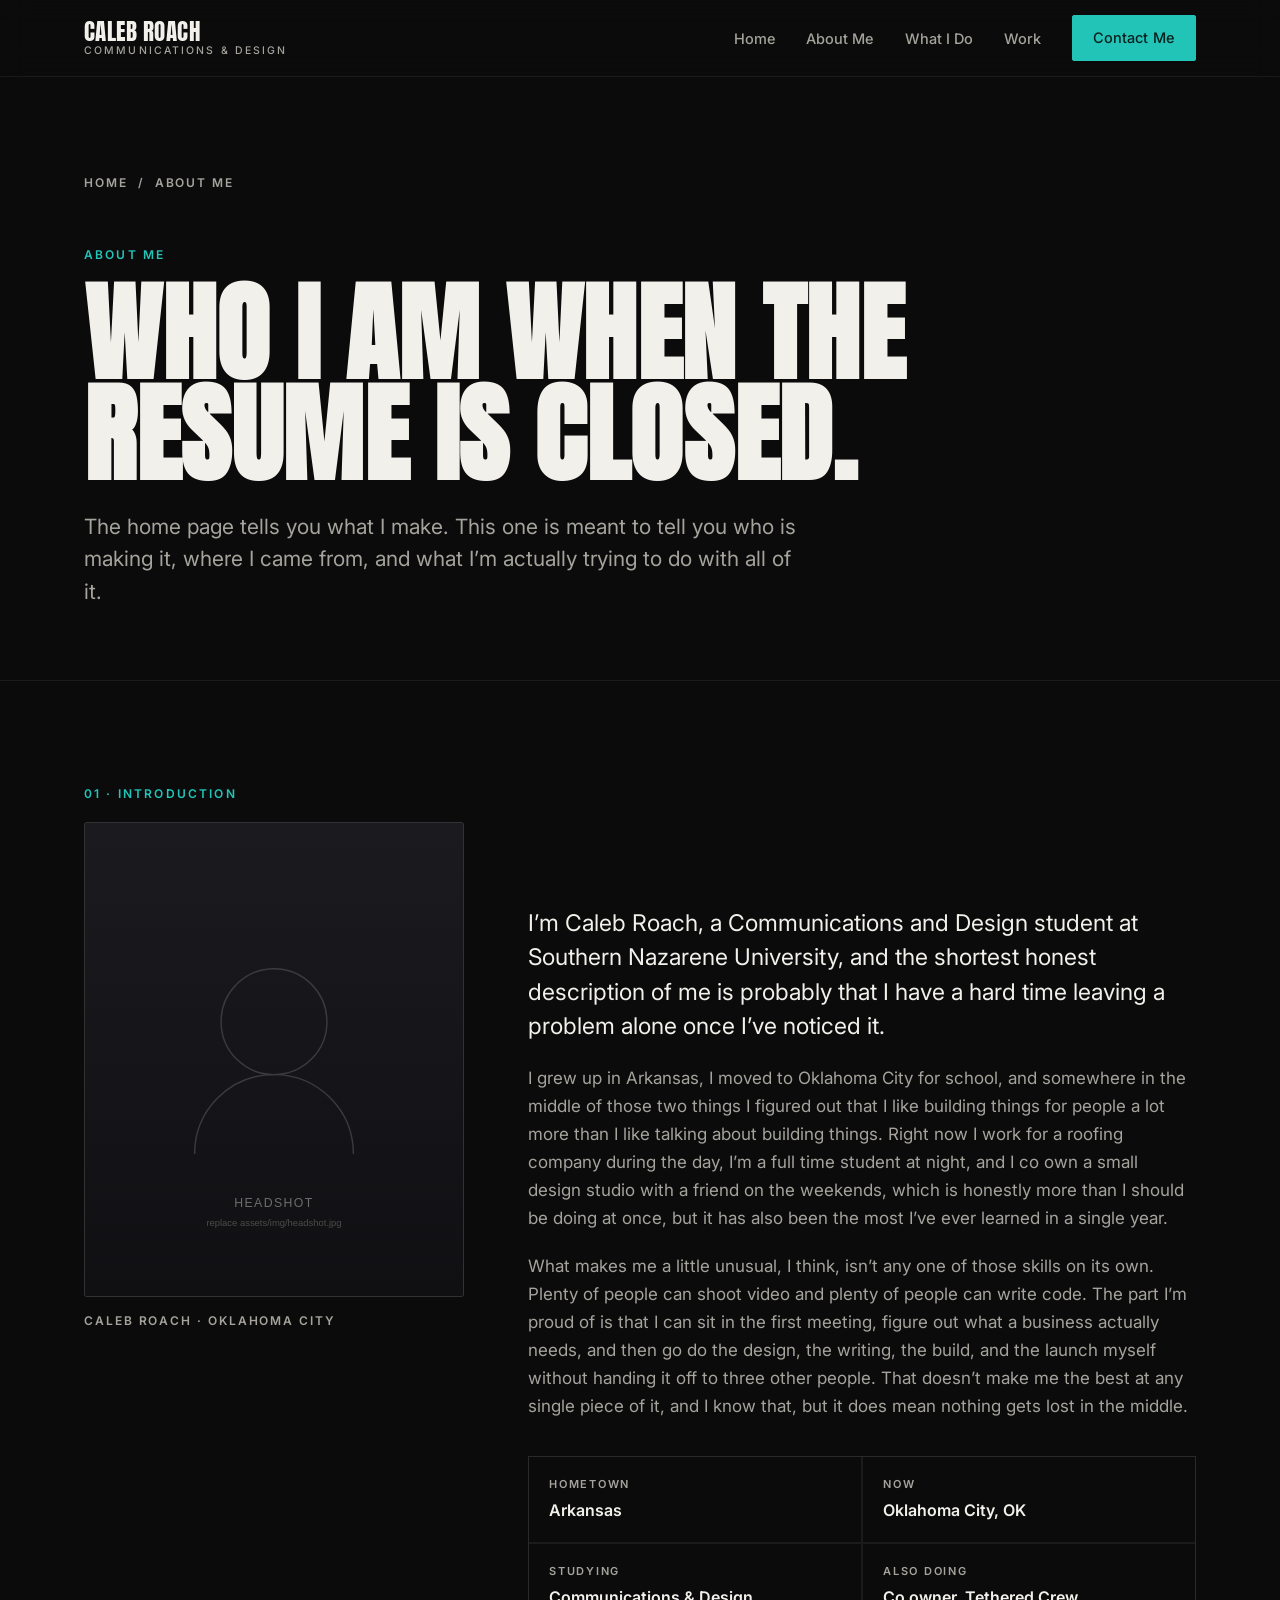
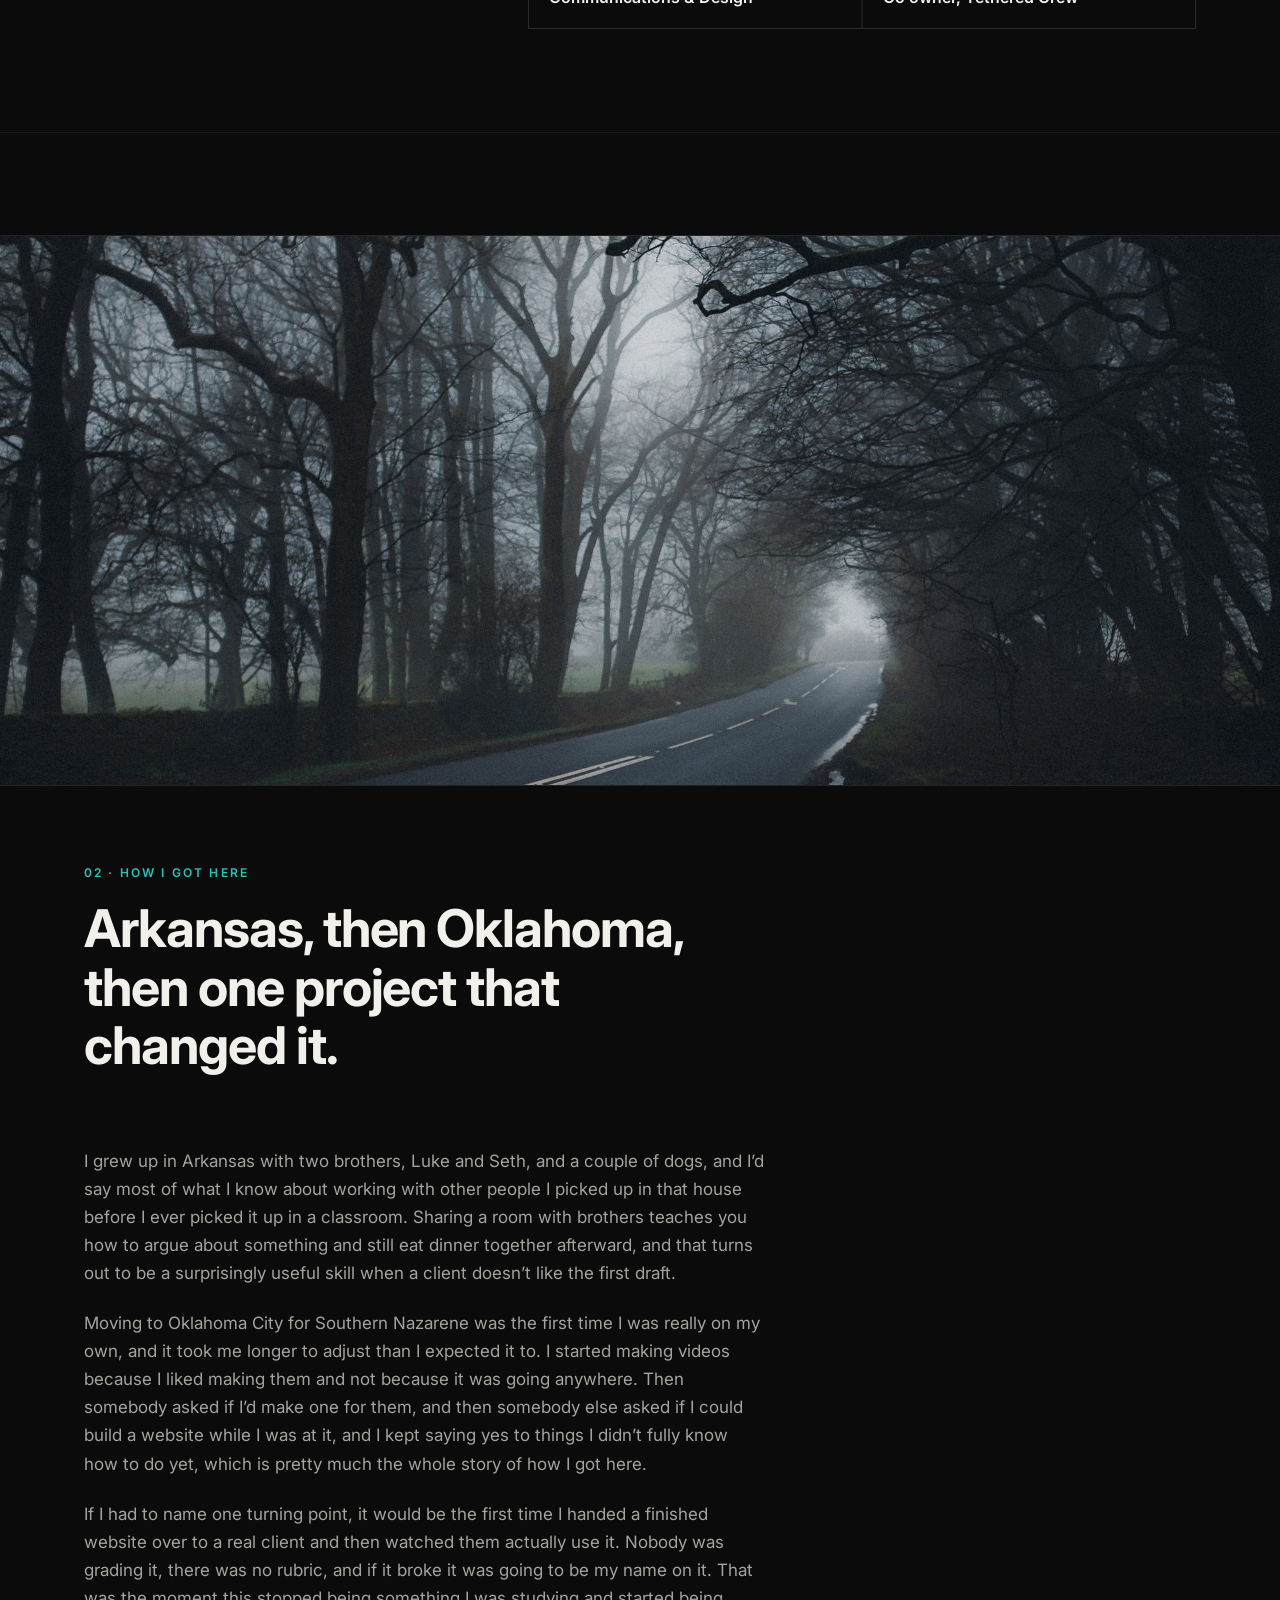
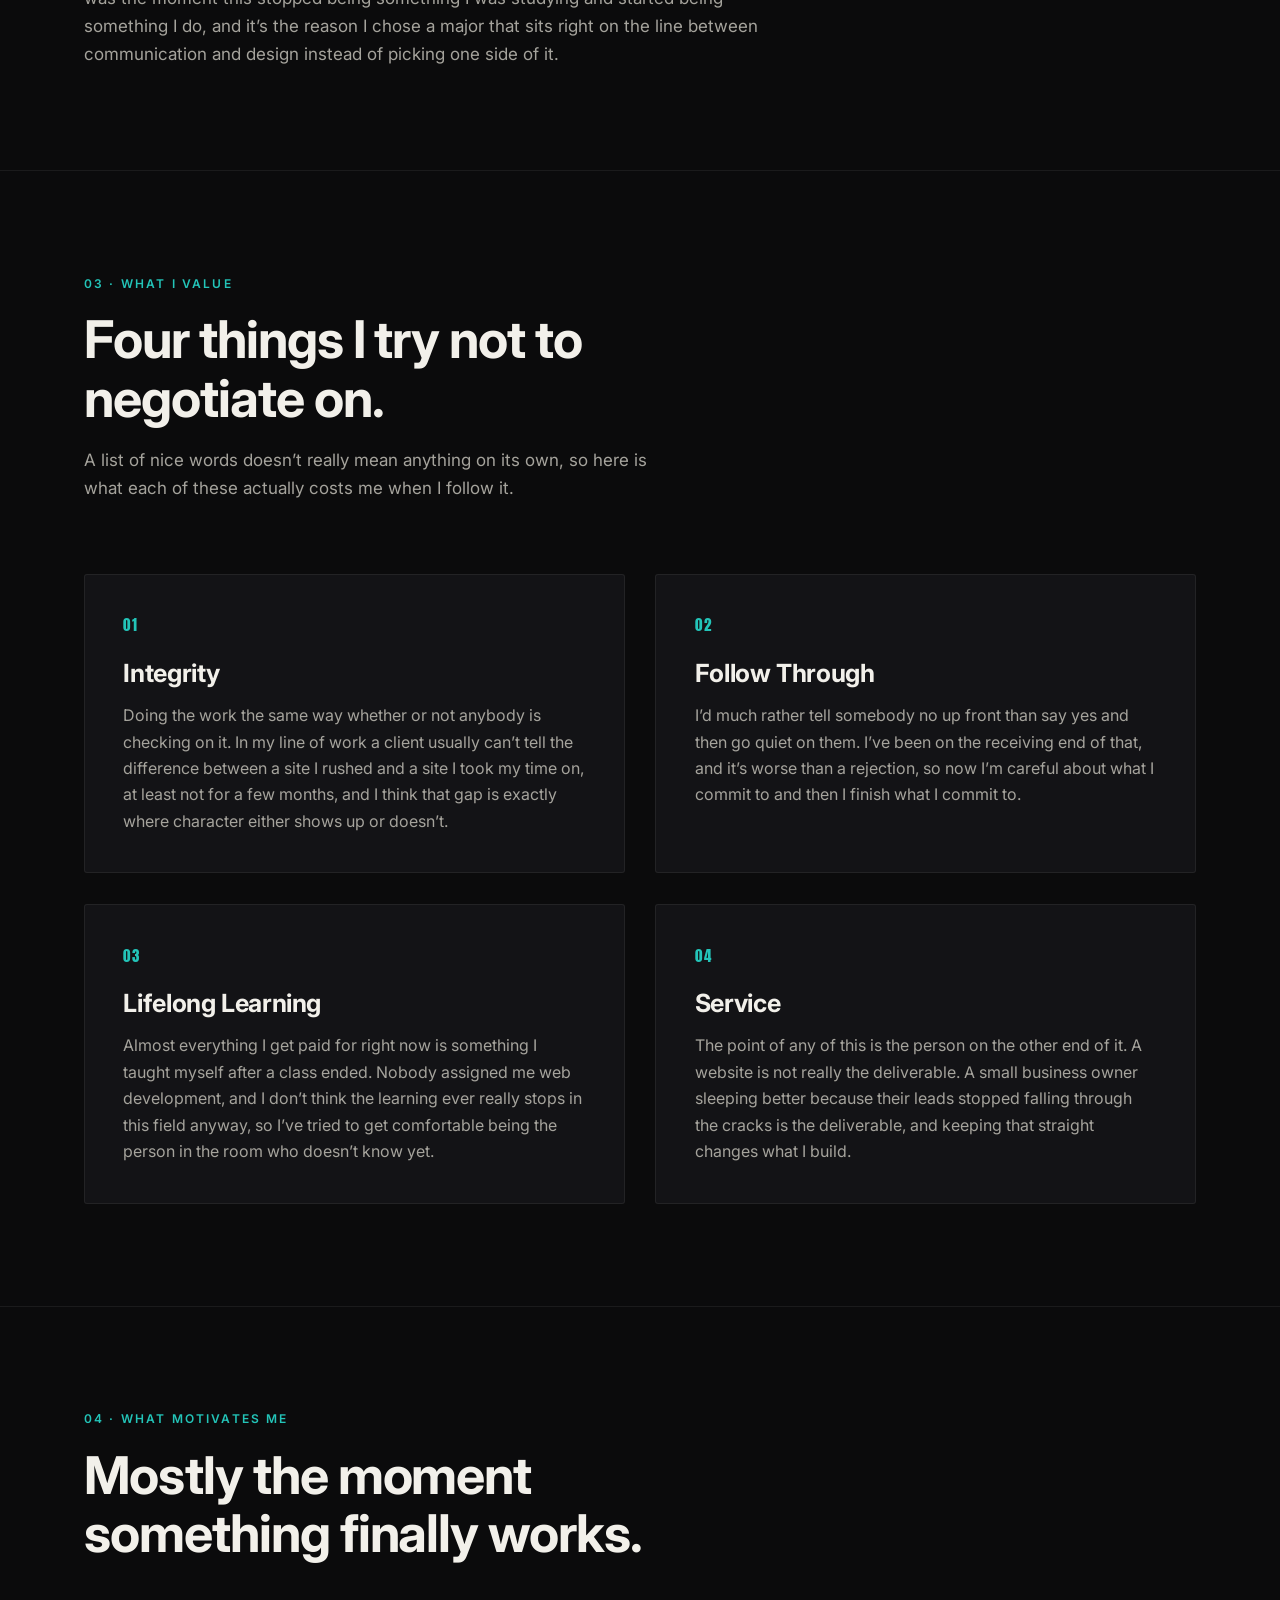
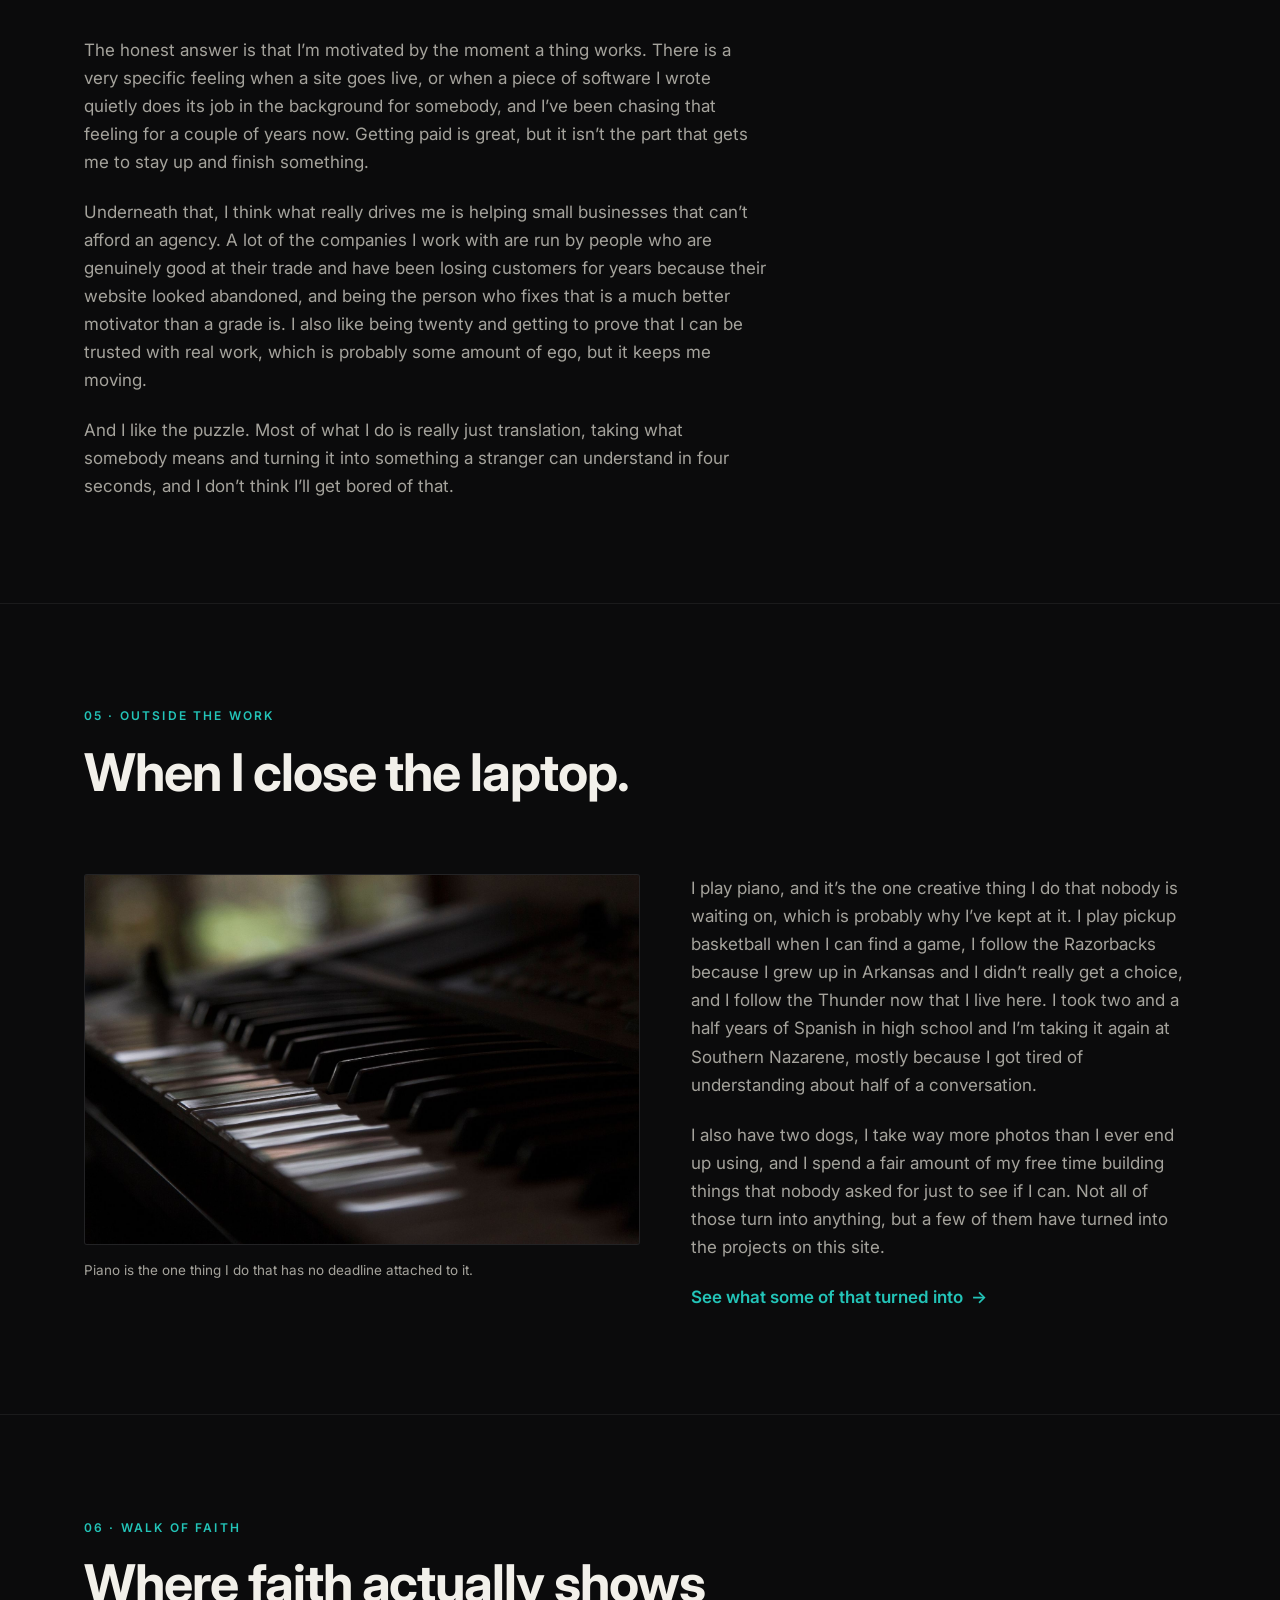
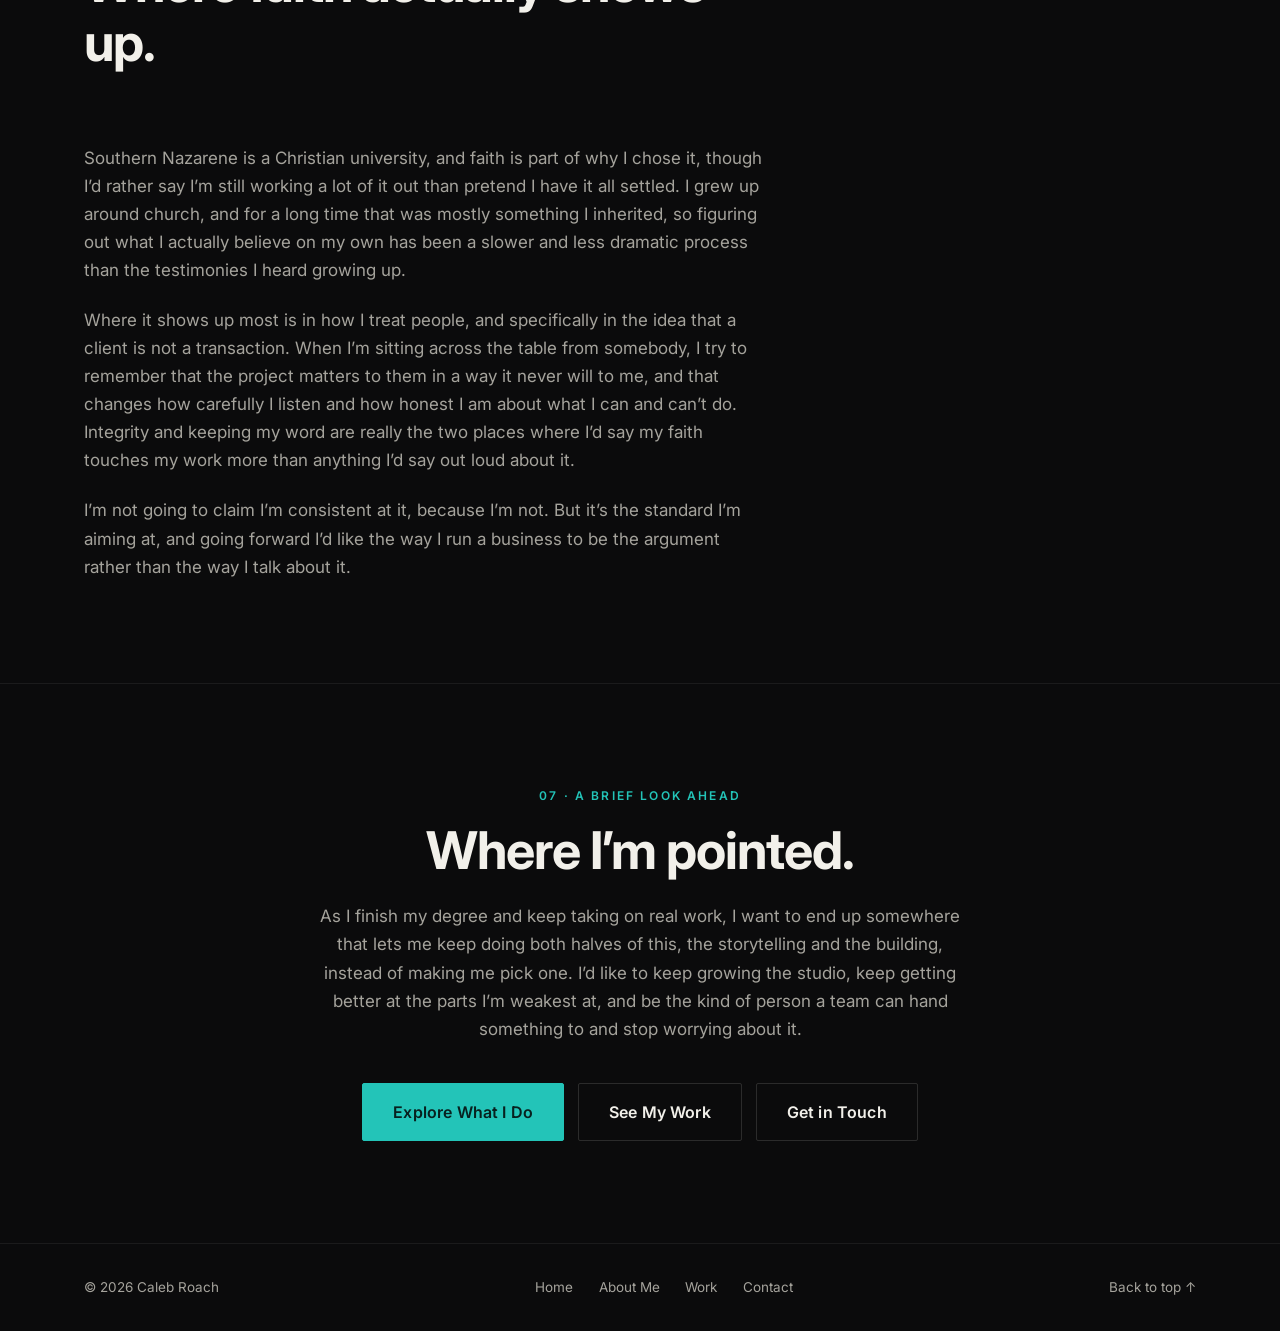
==== about.html @ a79f0018 "Add the About Me page for the Week 3 brief Second page, about.html, covering the seven things the as" ====
<!doctype html>
<html lang="en">
<head>
<meta charset="utf-8">
<meta name="viewport" content="width=device-width, initial-scale=1, viewport-fit=cover">

<title>About Me | Caleb Roach</title>
<meta name="description" content="Who Caleb Roach is beyond the resume: growing up in Arkansas, the values behind the work, what keeps him motivated, his interests, and his walk of faith at Southern Nazarene University.">
<meta name="theme-color" content="#0B0B0C">
<link rel="canonical" href="https://roach-c.github.io/portfolio/about.html">

<meta property="og:title" content="About Me | Caleb Roach">
<meta property="og:description" content="Who I am beyond the resume: where I grew up, what I value, and what keeps me building.">
<meta property="og:type" content="profile">
<meta property="og:url" content="https://roach-c.github.io/portfolio/about.html">
<meta property="og:image" content="https://roach-c.github.io/portfolio/assets/img/about-road.jpg">

<link rel="preconnect" href="https://fonts.googleapis.com">
<link rel="preconnect" href="https://fonts.gstatic.com" crossorigin>
<link href="https://fonts.googleapis.com/css2?family=Anton&family=Inter:wght@400;500;600;700&display=swap" rel="stylesheet">
<link rel="stylesheet" href="assets/css/style.css">
<script>document.documentElement.classList.add('js');</script>
</head>
<body>

<a class="skip" href="#main">Skip to content</a>

<!-- ===================== HEADER / SITE TITLE + NAV ===================== -->
<header class="site-header" id="top">
  <div class="site-header__inner">

    <a class="brand" href="index.html">
      <span class="brand__name">Caleb Roach</span>
      <span class="brand__role">Communications &amp; Design</span>
    </a>

    <nav class="nav" aria-label="Main">
      <button class="nav__toggle" id="nav-toggle" aria-expanded="false" aria-controls="nav-menu">
        <span class="nav__toggle-bars" aria-hidden="true"></span>
        <span class="nav__toggle-text">Menu</span>
      </button>

      <ul class="nav__menu" id="nav-menu">
        <li><a href="index.html">Home</a></li>
        <li><a href="about.html" aria-current="page">About Me</a></li>
        <li><a href="index.html#what-i-do">What I Do</a></li>
        <li><a href="index.html#work">Work</a></li>
        <li><a class="btn btn--sm" href="index.html#contact">Contact Me</a></li>
      </ul>
    </nav>

  </div>
</header>

<main id="main">

<!-- ===================== PAGE HEADER ===================== -->
<section class="page-head">
  <div class="wrap">
    <nav class="crumbs" aria-label="Breadcrumb">
      <a href="index.html">Home</a>
      <span aria-hidden="true">/</span>
      <span>About Me</span>
    </nav>

    <p class="eyebrow">About Me</p>
    <h1 class="page-head__title">Who I am when the<br>resume is closed.</h1>
    <p class="page-head__lede">
      The home page tells you what I make. This one is meant to tell you who is
      making it, where I came from, and what I&rsquo;m actually trying to do with all
      of it.
    </p>
  </div>
</section>

<!-- ===================== 01 · INTRODUCTION ===================== -->
<section class="about" id="intro">
  <div class="wrap">

    <p class="eyebrow" data-reveal>01 &middot; Introduction</p>

    <div class="about__grid">

      <figure class="about__photo" data-reveal>
        <!-- Swap the src below for a real headshot: assets/img/headshot.jpg -->
        <img src="assets/img/headshot-placeholder.svg"
             alt="Portrait of Caleb Roach."
             width="800" height="1000">
        <figcaption>Caleb Roach &middot; Oklahoma City</figcaption>
      </figure>

      <div class="about__text">
        <h2 class="h2" data-reveal>Nice to meet you properly.</h2>

        <p class="lede" data-reveal>
          I&rsquo;m Caleb Roach, a Communications and Design student at Southern
          Nazarene University, and the shortest honest description of me is
          probably that I have a hard time leaving a problem alone once I&rsquo;ve
          noticed it.
        </p>

        <p data-reveal>
          I grew up in Arkansas, I moved to Oklahoma City for school, and somewhere
          in the middle of those two things I figured out that I like building
          things for people a lot more than I like talking about building things.
          Right now I work for a roofing company during the day, I&rsquo;m a full time
          student at night, and I co own a small design studio with a friend on the
          weekends, which is honestly more than I should be doing at once, but it
          has also been the most I&rsquo;ve ever learned in a single year.
        </p>

        <p data-reveal>
          What makes me a little unusual, I think, isn&rsquo;t any one of those skills
          on its own. Plenty of people can shoot video and plenty of people can
          write code. The part I&rsquo;m proud of is that I can sit in the first meeting,
          figure out what a business actually needs, and then go do the design, the
          writing, the build, and the launch myself without handing it off to three
          other people. That doesn&rsquo;t make me the best at any single piece of it,
          and I know that, but it does mean nothing gets lost in the middle.
        </p>

        <ul class="facts" data-reveal>
          <li><span>Hometown</span><b>Arkansas</b></li>
          <li><span>Now</span><b>Oklahoma City, OK</b></li>
          <li><span>Studying</span><b>Communications &amp; Design</b></li>
          <li><span>Also doing</span><b>Co owner, Tethered Crew</b></li>
        </ul>
      </div>

    </div>
  </div>
</section>

<!-- ===================== 02 · STORY / BACKGROUND ===================== -->
<section class="story" id="story">

  <figure class="story__banner" data-reveal>
    <img src="assets/img/about-road.jpg"
         alt="An empty two lane road running through bare trees into morning fog."
         loading="lazy" width="2000" height="1335">
  </figure>

  <div class="wrap">
    <div class="story__body">

      <div class="section-head" data-reveal>
        <p class="eyebrow">02 &middot; How I Got Here</p>
        <h2 class="h2">Arkansas, then Oklahoma, then one project that changed it.</h2>
      </div>

      <div class="prose">
        <p data-reveal>
          I grew up in Arkansas with two brothers, Luke and Seth, and a couple of
          dogs, and I&rsquo;d say most of what I know about working with other people I
          picked up in that house before I ever picked it up in a classroom. Sharing
          a room with brothers teaches you how to argue about something and still eat
          dinner together afterward, and that turns out to be a surprisingly useful
          skill when a client doesn&rsquo;t like the first draft.
        </p>

        <p data-reveal>
          Moving to Oklahoma City for Southern Nazarene was the first time I was
          really on my own, and it took me longer to adjust than I expected it to. I
          started making videos because I liked making them and not because it was
          going anywhere. Then somebody asked if I&rsquo;d make one for them, and then
          somebody else asked if I could build a website while I was at it, and I
          kept saying yes to things I didn&rsquo;t fully know how to do yet, which is
          pretty much the whole story of how I got here.
        </p>

        <p data-reveal>
          If I had to name one turning point, it would be the first time I handed a
          finished website over to a real client and then watched them actually use
          it. Nobody was grading it, there was no rubric, and if it broke it was
          going to be my name on it. That was the moment this stopped being something
          I was studying and started being something I do, and it&rsquo;s the reason I
          chose a major that sits right on the line between communication and design
          instead of picking one side of it.
        </p>
      </div>

    </div>
  </div>
</section>

<!-- ===================== 03 · VALUES ===================== -->
<section class="values" id="values">
  <div class="wrap">

    <div class="section-head" data-reveal>
      <p class="eyebrow">03 &middot; What I Value</p>
      <h2 class="h2">Four things I try not to negotiate on.</h2>
      <p class="section-head__note">
        A list of nice words doesn&rsquo;t really mean anything on its own, so here is
        what each of these actually costs me when I follow it.
      </p>
    </div>

    <ul class="values__grid">

      <li class="value" data-reveal>
        <span class="value__num">01</span>
        <h3>Integrity</h3>
        <p>
          Doing the work the same way whether or not anybody is checking on it. In
          my line of work a client usually can&rsquo;t tell the difference between a site
          I rushed and a site I took my time on, at least not for a few months, and
          I think that gap is exactly where character either shows up or doesn&rsquo;t.
        </p>
      </li>

      <li class="value" data-reveal>
        <span class="value__num">02</span>
        <h3>Follow Through</h3>
        <p>
          I&rsquo;d much rather tell somebody no up front than say yes and then go
          quiet on them. I&rsquo;ve been on the receiving end of that, and it&rsquo;s worse
          than a rejection, so now I&rsquo;m careful about what I commit to and then I
          finish what I commit to.
        </p>
      </li>

      <li class="value" data-reveal>
        <span class="value__num">03</span>
        <h3>Lifelong Learning</h3>
        <p>
          Almost everything I get paid for right now is something I taught myself
          after a class ended. Nobody assigned me web development, and I don&rsquo;t
          think the learning ever really stops in this field anyway, so I&rsquo;ve tried
          to get comfortable being the person in the room who doesn&rsquo;t know yet.
        </p>
      </li>

      <li class="value" data-reveal>
        <span class="value__num">04</span>
        <h3>Service</h3>
        <p>
          The point of any of this is the person on the other end of it. A website
          is not really the deliverable. A small business owner sleeping better
          because their leads stopped falling through the cracks is the
          deliverable, and keeping that straight changes what I build.
        </p>
      </li>

    </ul>
  </div>
</section>

<!-- ===================== 04 · MOTIVATION ===================== -->
<section class="motivation" id="motivation">
  <div class="wrap">

    <div class="section-head" data-reveal>
      <p class="eyebrow">04 &middot; What Motivates Me</p>
      <h2 class="h2">Mostly the moment something finally works.</h2>
    </div>

    <div class="prose">
      <p data-reveal>
        The honest answer is that I&rsquo;m motivated by the moment a thing works. There
        is a very specific feeling when a site goes live, or when a piece of software
        I wrote quietly does its job in the background for somebody, and I&rsquo;ve been
        chasing that feeling for a couple of years now. Getting paid is great, but it
        isn&rsquo;t the part that gets me to stay up and finish something.
      </p>

      <p data-reveal>
        Underneath that, I think what really drives me is helping small businesses
        that can&rsquo;t afford an agency. A lot of the companies I work with are run by
        people who are genuinely good at their trade and have been losing customers
        for years because their website looked abandoned, and being the person who
        fixes that is a much better motivator than a grade is. I also like being
        twenty and getting to prove that I can be trusted with real work, which is
        probably some amount of ego, but it keeps me moving.
      </p>

      <p data-reveal>
        And I like the puzzle. Most of what I do is really just translation, taking
        what somebody means and turning it into something a stranger can understand
        in four seconds, and I don&rsquo;t think I&rsquo;ll get bored of that.
      </p>
    </div>

  </div>
</section>

<!-- ===================== 05 · INTERESTS ===================== -->
<section class="interests" id="interests">
  <div class="wrap">

    <div class="section-head" data-reveal>
      <p class="eyebrow">05 &middot; Outside The Work</p>
      <h2 class="h2">When I close the laptop.</h2>
    </div>

    <div class="interests__grid">

      <figure class="interests__photo" data-reveal>
        <img src="assets/img/about-piano.jpg"
             alt="The keys of an upright piano lit from the side in a dark room."
             loading="lazy" width="1600" height="1067">
        <figcaption>Piano is the one thing I do that has no deadline attached to it.</figcaption>
      </figure>

      <div class="prose" data-reveal>
        <p>
          I play piano, and it&rsquo;s the one creative thing I do that nobody is waiting
          on, which is probably why I&rsquo;ve kept at it. I play pickup basketball when I
          can find a game, I follow the Razorbacks because I grew up in Arkansas and I
          didn&rsquo;t really get a choice, and I follow the Thunder now that I live here.
          I took two and a half years of Spanish in high school and I&rsquo;m taking it
          again at Southern Nazarene, mostly because I got tired of understanding about
          half of a conversation.
        </p>
        <p>
          I also have two dogs, I take way more photos than I ever end up using, and I
          spend a fair amount of my free time building things that nobody asked for
          just to see if I can. Not all of those turn into anything, but a few of them
          have turned into the projects on this site.
        </p>
        <p class="prose__next">
          <a class="link" href="index.html#work">
            See what some of that turned into <span aria-hidden="true">&rarr;</span>
          </a>
        </p>
      </div>

    </div>
  </div>
</section>

<!-- ===================== 06 · WALK OF FAITH ===================== -->
<section class="faith" id="faith">
  <div class="wrap">

    <div class="section-head" data-reveal>
      <p class="eyebrow">06 &middot; Walk of Faith</p>
      <h2 class="h2">Where faith actually shows up.</h2>
    </div>

    <div class="prose">
      <p data-reveal>
        Southern Nazarene is a Christian university, and faith is part of why I chose
        it, though I&rsquo;d rather say I&rsquo;m still working a lot of it out than pretend I
        have it all settled. I grew up around church, and for a long time that was
        mostly something I inherited, so figuring out what I actually believe on my own
        has been a slower and less dramatic process than the testimonies I heard
        growing up.
      </p>

      <p data-reveal>
        Where it shows up most is in how I treat people, and specifically in the idea
        that a client is not a transaction. When I&rsquo;m sitting across the table from
        somebody, I try to remember that the project matters to them in a way it never
        will to me, and that changes how carefully I listen and how honest I am about
        what I can and can&rsquo;t do. Integrity and keeping my word are really the two
        places where I&rsquo;d say my faith touches my work more than anything I&rsquo;d say out
        loud about it.
      </p>

      <p data-reveal>
        I&rsquo;m not going to claim I&rsquo;m consistent at it, because I&rsquo;m not. But it&rsquo;s the
        standard I&rsquo;m aiming at, and going forward I&rsquo;d like the way I run a business
        to be the argument rather than the way I talk about it.
      </p>
    </div>

  </div>
</section>

<!-- ===================== 07 · LOOKING AHEAD ===================== -->
<section class="ahead" id="ahead">
  <div class="wrap">

    <p class="eyebrow" data-reveal>07 &middot; A Brief Look Ahead</p>
    <h2 class="h2 ahead__head" data-reveal>Where I&rsquo;m pointed.</h2>

    <p class="ahead__note" data-reveal>
      As I finish my degree and keep taking on real work, I want to end up somewhere
      that lets me keep doing both halves of this, the storytelling and the building,
      instead of making me pick one. I&rsquo;d like to keep growing the studio, keep
      getting better at the parts I&rsquo;m weakest at, and be the kind of person a team
      can hand something to and stop worrying about it.
    </p>

    <div class="ahead__actions" data-reveal>
      <a class="btn" href="index.html#what-i-do">Explore What I Do</a>
      <a class="btn btn--ghost" href="index.html#work">See My Work</a>
      <a class="btn btn--ghost" href="index.html#contact">Get in Touch</a>
    </div>

  </div>
</section>

</main>

<footer class="foot">
  <div class="wrap foot__inner">
    <span>&copy; <span id="year">2026</span> Caleb Roach</span>
    <nav class="foot__nav" aria-label="Footer">
      <a href="index.html">Home</a>
      <a href="about.html">About Me</a>
      <a href="index.html#work">Work</a>
      <a href="index.html#contact">Contact</a>
    </nav>
    <a href="#top">Back to top <span aria-hidden="true">&#8593;</span></a>
  </div>
</footer>

<script src="assets/js/main.js"></script>
</body>
</html>
---- assets/css/style.css ----
/* =========================================================
   Caleb Roach — portfolio
   One page, no build step. Palette lives at the top:
   change --accent and the whole site turns.
   ========================================================= */

:root{
  --ink:       #0B0B0C;
  --ink-2:     #131316;
  --ink-3:     #191920;
  --bone:      #F2F0EA;
  --bone-dim:  #A5A39C;
  --accent:    #23C4B8;
  --line:      rgba(242,240,234,.14);
  --line-soft: rgba(242,240,234,.07);

  --pad:  clamp(20px, 5vw, 72px);
  --maxw: 1240px;
  --gap:  clamp(48px, 8vw, 128px);

  --font-display: 'Anton', 'Haettenschweiler', 'Arial Narrow', sans-serif;
  --font-ui: 'Inter', -apple-system, BlinkMacSystemFont, 'Segoe UI', 'Helvetica Neue', sans-serif;

  --ease: cubic-bezier(.22,.75,.28,1);
  --header-h: 76px;
}

*,*::before,*::after{ box-sizing:border-box; }

html{ background:var(--ink); scroll-behavior:smooth; }

body{
  margin:0;
  background:var(--ink);
  color:var(--bone);
  font-family:var(--font-ui);
  font-size:17px;
  line-height:1.65;
  -webkit-font-smoothing:antialiased;
  overflow-x:hidden;
}

a{ color:inherit; text-decoration:none; }
img{ display:block; max-width:100%; height:auto; }
h1,h2,h3,p,dl,dd,figure,ul,li,figcaption{ margin:0; padding:0; }
ul{ list-style:none; }

::selection{ background:var(--accent); color:var(--ink); }

:focus-visible{
  outline:2px solid var(--accent);
  outline-offset:3px;
  border-radius:2px;
}

.wrap{
  width:100%;
  max-width:var(--maxw);
  margin:0 auto;
  padding-inline:var(--pad);
}

section[id]{ scroll-margin-top:calc(var(--header-h) + 12px); }

.skip{
  position:absolute; left:-9999px; top:0; z-index:200;
  background:var(--accent); color:var(--ink);
  padding:12px 20px; font-weight:600;
}
.skip:focus{ left:12px; top:12px; }

/* ---------------- shared type ---------------- */

.eyebrow{
  font-size:12px; font-weight:600;
  letter-spacing:.18em; text-transform:uppercase;
  color:var(--accent);
  margin-bottom:18px;
}

.h2{
  font-size:clamp(30px, 4.4vw, 52px);
  line-height:1.12;
  font-weight:700;
  letter-spacing:-.02em;
  max-width:19ch;
}

.lede{
  font-size:clamp(19px, 2.1vw, 23px);
  line-height:1.5;
  color:var(--bone);
  margin-bottom:22px;
}

.section-head{ margin-bottom:clamp(40px, 6vw, 72px); }
.section-head__note{
  color:var(--bone-dim);
  max-width:52ch;
  margin-top:18px;
}

.link{
  display:inline-flex; align-items:center; gap:8px;
  font-weight:600; color:var(--accent);
  border-bottom:1px solid transparent;
  transition:border-color .25s var(--ease);
}
.link:hover{ border-bottom-color:var(--accent); }

/* ---------------- buttons ---------------- */

.btn{
  display:inline-flex; align-items:center; justify-content:center;
  padding:15px 30px;
  background:var(--accent); color:#08211F;
  font-weight:600; font-size:16px; letter-spacing:.01em;
  border:1px solid var(--accent); border-radius:2px;
  transition:background .25s var(--ease), color .25s var(--ease), transform .25s var(--ease);
}
.btn:hover{ background:transparent; color:var(--accent); transform:translateY(-2px); }

.btn--ghost{ background:transparent; color:var(--bone); border-color:var(--line); }
.btn--ghost:hover{ background:var(--bone); color:var(--ink); border-color:var(--bone); }

.btn--sm{ padding:10px 20px; font-size:14px; }
.btn--lg{ padding:18px 40px; font-size:17px; }

/* ---------------- header ---------------- */

.site-header{
  position:sticky; top:0; z-index:100;
  background:rgba(11,11,12,.82);
  backdrop-filter:saturate(150%) blur(14px);
  -webkit-backdrop-filter:saturate(150%) blur(14px);
  border-bottom:1px solid var(--line-soft);
}

.site-header__inner{
  max-width:var(--maxw); margin:0 auto;
  padding-inline:var(--pad);
  min-height:var(--header-h);
  display:flex; align-items:center; justify-content:space-between; gap:24px;
}

.brand{ display:flex; flex-direction:column; line-height:1.15; }
.brand__name{
  font-family:var(--font-display);
  font-size:23px; letter-spacing:.02em; text-transform:uppercase;
}
.brand__role{
  font-size:10.5px; font-weight:500;
  letter-spacing:.2em; text-transform:uppercase;
  color:var(--bone-dim);
}

.nav__toggle{
  display:none;
  align-items:center; gap:10px;
  background:none; border:1px solid var(--line); border-radius:2px;
  color:var(--bone); font:inherit; font-size:13px; font-weight:600;
  padding:9px 14px; cursor:pointer;
}
.nav__toggle-bars{ position:relative; width:16px; height:2px; background:var(--bone); }
.nav__toggle-bars::before,
.nav__toggle-bars::after{
  content:''; position:absolute; left:0; width:16px; height:2px; background:var(--bone);
  transition:transform .3s var(--ease);
}
.nav__toggle-bars::before{ top:-5px; }
.nav__toggle-bars::after{ top:5px; }

.nav__menu{ display:flex; align-items:center; gap:clamp(16px, 2.4vw, 32px); }
.nav__menu a{
  font-size:14.5px; font-weight:500; color:var(--bone-dim);
  transition:color .22s var(--ease);
}
.nav__menu a:hover{ color:var(--bone); }
.nav__menu .btn{ color:#08211F; }
.nav__menu .btn:hover{ color:var(--accent); }

/* ---------------- hero ---------------- */

.hero{
  position:relative; isolation:isolate;
  min-height:clamp(560px, 88vh, 860px);
  display:flex; align-items:flex-end;
  padding:var(--pad);
  padding-bottom:clamp(56px, 9vw, 110px);
  overflow:hidden;
}

.hero__img{
  position:absolute; inset:0; z-index:-2;
  width:100%; height:100%; object-fit:cover;
  object-position:50% 42%;
}

.hero__scrim{
  position:absolute; inset:0; z-index:-1;
  /* Dark enough for white type to clear AA contrast, light enough that the
     photograph is still legible as a photograph. */
  background:
    linear-gradient(to top, var(--ink) 0%, rgba(11,11,12,.80) 34%, rgba(11,11,12,.20) 72%, rgba(11,11,12,.35) 100%),
    linear-gradient(to right, rgba(11,11,12,.72) 0%, rgba(11,11,12,.10) 58%, rgba(11,11,12,.30) 100%);
}

.hero__content{
  width:100%; max-width:var(--maxw); margin:0 auto;
}

.hero__eyebrow{
  font-size:12px; font-weight:600;
  letter-spacing:.2em; text-transform:uppercase;
  color:var(--accent);
  margin-bottom:20px;
}

.hero__name{
  font-family:var(--font-display);
  font-size:clamp(58px, 13vw, 168px);
  line-height:.9;
  letter-spacing:.005em;
  text-transform:uppercase;
  margin-bottom:22px;
}

.hero__tagline{
  font-size:clamp(20px, 2.9vw, 34px);
  font-weight:600; line-height:1.25;
  letter-spacing:-.015em;
  margin-bottom:16px;
  max-width:22ch;
}

.hero__intro{
  color:var(--bone-dim);
  max-width:50ch;
  margin-bottom:34px;
}

.hero__actions{ display:flex; flex-wrap:wrap; gap:14px; }

.hero__location{
  position:absolute; right:var(--pad); bottom:clamp(56px, 9vw, 110px);
  font-size:11px; font-weight:600;
  letter-spacing:.2em; text-transform:uppercase;
  color:var(--bone-dim);
  writing-mode:vertical-rl;
}

/* ---------------- about ---------------- */

.about{ padding-block:var(--gap); border-bottom:1px solid var(--line-soft); }

.about__grid{
  display:grid;
  grid-template-columns:minmax(260px, 380px) 1fr;
  gap:clamp(32px, 5vw, 76px);
  align-items:start;
}

.about__photo{ position:relative; }
.about__photo img{
  width:100%; aspect-ratio:4/5; object-fit:cover;
  border:1px solid var(--line);
  border-radius:3px;
  background:var(--ink-2);
}
.about__photo figcaption{
  margin-top:14px;
  font-size:12px; font-weight:600;
  letter-spacing:.16em; text-transform:uppercase;
  color:var(--bone-dim);
}

.about__text p{ color:var(--bone-dim); margin-bottom:20px; max-width:60ch; }
.about__text .lede{ color:var(--bone); }
.about__text .h2{ margin-bottom:26px; }

.facts{
  display:grid; grid-template-columns:repeat(2, minmax(0,1fr));
  gap:2px; margin-top:36px;
  background:var(--line-soft);
  border:1px solid var(--line-soft);
}
.facts li{
  background:var(--ink); padding:18px 20px;
  display:flex; flex-direction:column; gap:4px;
}
.facts span{
  font-size:11px; font-weight:600;
  letter-spacing:.16em; text-transform:uppercase;
  color:var(--bone-dim);
}
.facts b{ font-size:16px; font-weight:600; }

/* ---------------- services ---------------- */

.services{ padding-block:var(--gap); border-bottom:1px solid var(--line-soft); }

.services__grid{
  display:grid; grid-template-columns:repeat(3, minmax(0,1fr));
  gap:clamp(20px, 2.4vw, 32px);
}

.service{
  display:flex; flex-direction:column;
  background:var(--ink-2);
  border:1px solid var(--line-soft);
  border-radius:3px;
  padding:clamp(26px, 3vw, 40px);
  transition:border-color .3s var(--ease), transform .3s var(--ease);
}
.service:hover{ border-color:var(--line); transform:translateY(-4px); }

.service__num{
  display:block;
  font-family:var(--font-display);
  font-size:15px; letter-spacing:.14em;
  color:var(--accent);
  margin-bottom:20px;
}
.service h3{
  font-size:clamp(20px, 2vw, 25px); font-weight:700;
  letter-spacing:-.015em; line-height:1.2;
  margin-bottom:14px;
}
.service p{ color:var(--bone-dim); font-size:16px; margin-bottom:22px; }

.tags{
  display:flex; flex-wrap:wrap; gap:8px;
  margin-top:auto; padding-top:22px;
  border-top:1px solid var(--line-soft);
}
.tags li{
  font-size:12px; font-weight:500;
  letter-spacing:.04em;
  color:var(--bone-dim);
  border:1px solid var(--line-soft);
  border-radius:100px;
  padding:5px 12px;
}

/* ---------------- work ---------------- */

.work{ padding-block:var(--gap); border-bottom:1px solid var(--line-soft); }

.work__list{ display:flex; flex-direction:column; gap:clamp(40px, 6vw, 88px); }

.project{
  display:grid; grid-template-columns:1.35fr 1fr;
  gap:clamp(24px, 4vw, 56px);
  align-items:center;
}
.project:nth-child(even){ grid-template-columns:1fr 1.35fr; }
.project:nth-child(even) .project__media{ order:2; }

.project__media{
  display:block; overflow:hidden;
  border:1px solid var(--line-soft);
  border-radius:3px;
  background:var(--ink-2);
}
.project__media img{
  width:100%; aspect-ratio:16/10; object-fit:cover; object-position:50% 0;
  transition:transform .6s var(--ease);
}
a.project__media:hover img{ transform:scale(1.03); }

.project__body h3{
  font-size:clamp(23px, 2.6vw, 32px); font-weight:700;
  letter-spacing:-.02em; line-height:1.15;
  margin-bottom:10px;
}
.project__role{
  font-size:12px; font-weight:600;
  letter-spacing:.14em; text-transform:uppercase;
  color:var(--accent);
  margin-bottom:16px;
}
.project__body p{ color:var(--bone-dim); margin-bottom:18px; max-width:48ch; }
.project__note{ font-size:14px; font-style:italic; }

/* ---------------- contact ---------------- */

.contact{ padding-block:var(--gap); text-align:center; }
.contact .eyebrow{ margin-bottom:16px; }
.contact__head{ max-width:none; margin:0 auto 18px; }
.contact__note{
  color:var(--bone-dim);
  max-width:48ch; margin:0 auto 40px;
}

.contact__mail{
  display:inline-block;
  font-family:var(--font-display);
  font-size:clamp(26px, 5.6vw, 68px);
  line-height:1.05;
  letter-spacing:.005em;
  word-break:break-word;
  margin-bottom:36px;
  background-image:linear-gradient(var(--accent), var(--accent));
  background-repeat:no-repeat;
  background-position:0 100%;
  background-size:0% 2px;
  transition:background-size .45s var(--ease), color .3s var(--ease);
}
.contact__mail:hover{ background-size:100% 2px; color:var(--accent); }

.social{ margin-top:56px; padding-top:40px; border-top:1px solid var(--line-soft); }
.social__label{
  font-size:11px; font-weight:600;
  letter-spacing:.2em; text-transform:uppercase;
  color:var(--bone-dim);
  margin-bottom:20px;
}
.social__list{ display:flex; justify-content:center; flex-wrap:wrap; gap:14px; }
.social__list a{
  display:inline-flex; align-items:center; gap:8px;
  border:1px solid var(--line);
  border-radius:100px;
  padding:11px 24px;
  font-size:15px; font-weight:600;
  transition:background .25s var(--ease), color .25s var(--ease), border-color .25s var(--ease);
}
.social__list a:hover{ background:var(--bone); color:var(--ink); border-color:var(--bone); }

/* =========================================================
   About Me page
   Everything below is only used by about.html. The page reuses
   .about, .facts, .section-head, .eyebrow and .h2 from above so
   the two pages stay visually identical where they overlap.
   ========================================================= */

.page-head{
  padding-top:clamp(48px, 8vw, 96px);
  padding-bottom:clamp(40px, 6vw, 72px);
  border-bottom:1px solid var(--line-soft);
}

.crumbs{
  display:flex; align-items:center; gap:10px;
  font-size:12px; font-weight:600;
  letter-spacing:.16em; text-transform:uppercase;
  color:var(--bone-dim);
  margin-bottom:clamp(28px, 5vw, 52px);
}
.crumbs a{ transition:color .22s var(--ease); }
.crumbs a:hover{ color:var(--accent); }

.page-head__title{
  font-family:var(--font-display);
  font-size:clamp(42px, 8.4vw, 116px);
  line-height:.94;
  letter-spacing:.005em;
  text-transform:uppercase;
  margin-bottom:26px;
}

.page-head__lede{
  color:var(--bone-dim);
  font-size:clamp(18px, 2vw, 21px);
  line-height:1.55;
  max-width:56ch;
}

/* ---- shared long-form text column ---- */

.prose p{ color:var(--bone-dim); margin-bottom:22px; max-width:62ch; }
.prose p:last-child{ margin-bottom:0; }
.prose__next{ margin-top:8px; }

/* ---- 02 story ---- */

.story{ padding-block:var(--gap); border-bottom:1px solid var(--line-soft); }

.story__banner{
  margin-bottom:clamp(40px, 6vw, 80px);
  border-block:1px solid var(--line-soft);
  background:var(--ink-2);
}
.story__banner img{
  width:100%;
  aspect-ratio:21/9;
  object-fit:cover;
  object-position:50% 55%;
  opacity:.9;
}

.story__body{ max-width:76ch; }

/* ---- 03 values ---- */

.values{ padding-block:var(--gap); border-bottom:1px solid var(--line-soft); }

.values__grid{
  display:grid;
  grid-template-columns:repeat(2, minmax(0,1fr));
  gap:clamp(20px, 2.4vw, 32px);
}

.value{
  background:var(--ink-2);
  border:1px solid var(--line-soft);
  border-radius:3px;
  padding:clamp(26px, 3vw, 40px);
  transition:border-color .3s var(--ease), transform .3s var(--ease);
}
.value:hover{ border-color:var(--line); transform:translateY(-4px); }

.value__num{
  display:block;
  font-family:var(--font-display);
  font-size:15px; letter-spacing:.14em;
  color:var(--accent);
  margin-bottom:20px;
}
.value h3{
  font-size:clamp(20px, 2vw, 25px); font-weight:700;
  letter-spacing:-.015em; line-height:1.2;
  margin-bottom:14px;
}
.value p{ color:var(--bone-dim); font-size:16px; }

/* ---- 04 motivation ---- */

.motivation{ padding-block:var(--gap); border-bottom:1px solid var(--line-soft); }

/* ---- 05 interests ---- */

.interests{ padding-block:var(--gap); border-bottom:1px solid var(--line-soft); }

.interests__grid{
  display:grid;
  grid-template-columns:1.1fr 1fr;
  gap:clamp(28px, 4vw, 64px);
  align-items:start;
}

.interests__photo img{
  width:100%; aspect-ratio:3/2; object-fit:cover;
  border:1px solid var(--line-soft);
  border-radius:3px;
  background:var(--ink-2);
}
.interests__photo figcaption{
  margin-top:14px;
  font-size:13.5px;
  color:var(--bone-dim);
  max-width:46ch;
}

/* ---- 06 faith ---- */

.faith{ padding-block:var(--gap); border-bottom:1px solid var(--line-soft); }

/* ---- 07 look ahead ---- */

.ahead{ padding-block:var(--gap); text-align:center; }
.ahead .eyebrow{ margin-bottom:16px; }
.ahead__head{ max-width:none; margin:0 auto 22px; }
.ahead__note{
  color:var(--bone-dim);
  max-width:60ch; margin:0 auto 40px;
}
.ahead__actions{
  display:flex; flex-wrap:wrap; justify-content:center; gap:14px;
}

/* ---------------- footer ---------------- */

.foot{
  border-top:1px solid var(--line-soft);
  padding-block:32px;
  font-size:13.5px; color:var(--bone-dim);
}
.foot__inner{
  display:flex; align-items:center; justify-content:space-between;
  flex-wrap:wrap; gap:12px;
}
.foot a{ transition:color .22s var(--ease); }
.foot a:hover{ color:var(--bone); }

.foot__nav{ display:flex; flex-wrap:wrap; gap:clamp(14px, 2vw, 26px); }

/* ---------------- scroll reveal ---------------- */

/* Gated on html.js so a visitor with JavaScript off gets the finished
   page instead of a blank one. main.js adds the class in <head>. */
.js [data-reveal]{
  opacity:0;
  transform:translateY(16px);
  transition:opacity .7s var(--ease), transform .7s var(--ease);
}
.js [data-reveal].in{ opacity:1; transform:none; }

/* =========================================================
   Responsive
   ========================================================= */

@media (max-width: 1000px){
  .about__grid{ grid-template-columns:1fr; }
  .values__grid{ grid-template-columns:1fr; }
  .interests__grid{ grid-template-columns:1fr; }
  .story__banner img{ aspect-ratio:16/9; }
  .about__photo{ max-width:340px; }
  .services__grid{ grid-template-columns:1fr; }
  .project,
  .project:nth-child(even){ grid-template-columns:1fr; }
  .project:nth-child(even) .project__media{ order:0; }
  .hero__location{ display:none; }
}

@media (max-width: 760px){
  body{ font-size:16px; }

  .nav__toggle{ display:inline-flex; }

  .nav__menu{
    position:absolute; left:0; right:0; top:100%;
    flex-direction:column; align-items:stretch; gap:0;
    background:var(--ink-2);
    border-bottom:1px solid var(--line);
    padding:8px var(--pad) 20px;
    display:none;
  }
  .nav__menu.is-open{ display:flex; }
  .nav__menu li{ border-top:1px solid var(--line-soft); }
  .nav__menu a{ display:block; padding:15px 0; font-size:16px; color:var(--bone); }
  .nav__menu .btn{ margin-top:14px; justify-content:center; }
  .nav__menu li:has(.btn){ border-top:0; }

  .hero{ min-height:auto; padding-top:clamp(72px, 18vw, 120px); }
  .hero__tagline{ max-width:none; }

  .facts{ grid-template-columns:1fr; }

  .story__banner img{ aspect-ratio:4/3; }
  .ahead__actions .btn{ width:100%; }

  .foot__inner{ justify-content:center; text-align:center; }
  .foot__mid{ order:3; width:100%; }
  .foot__nav{ order:2; justify-content:center; width:100%; }
}

/* =========================================================
   Reduced motion — everything still visible, nothing moves
   ========================================================= */

@media (prefers-reduced-motion: reduce){
  html{ scroll-behavior:auto; }
  *,*::before,*::after{
    animation-duration:.01ms !important;
    transition-duration:.01ms !important;
  }
  .js [data-reveal]{ opacity:1; transform:none; }
}

/* =========================================================
   Print
   ========================================================= */

@media print{
  .site-header,.hero__actions,.social,.skip{ display:none; }
  body{ background:#fff; color:#000; }
  .hero__scrim{ display:none; }
}
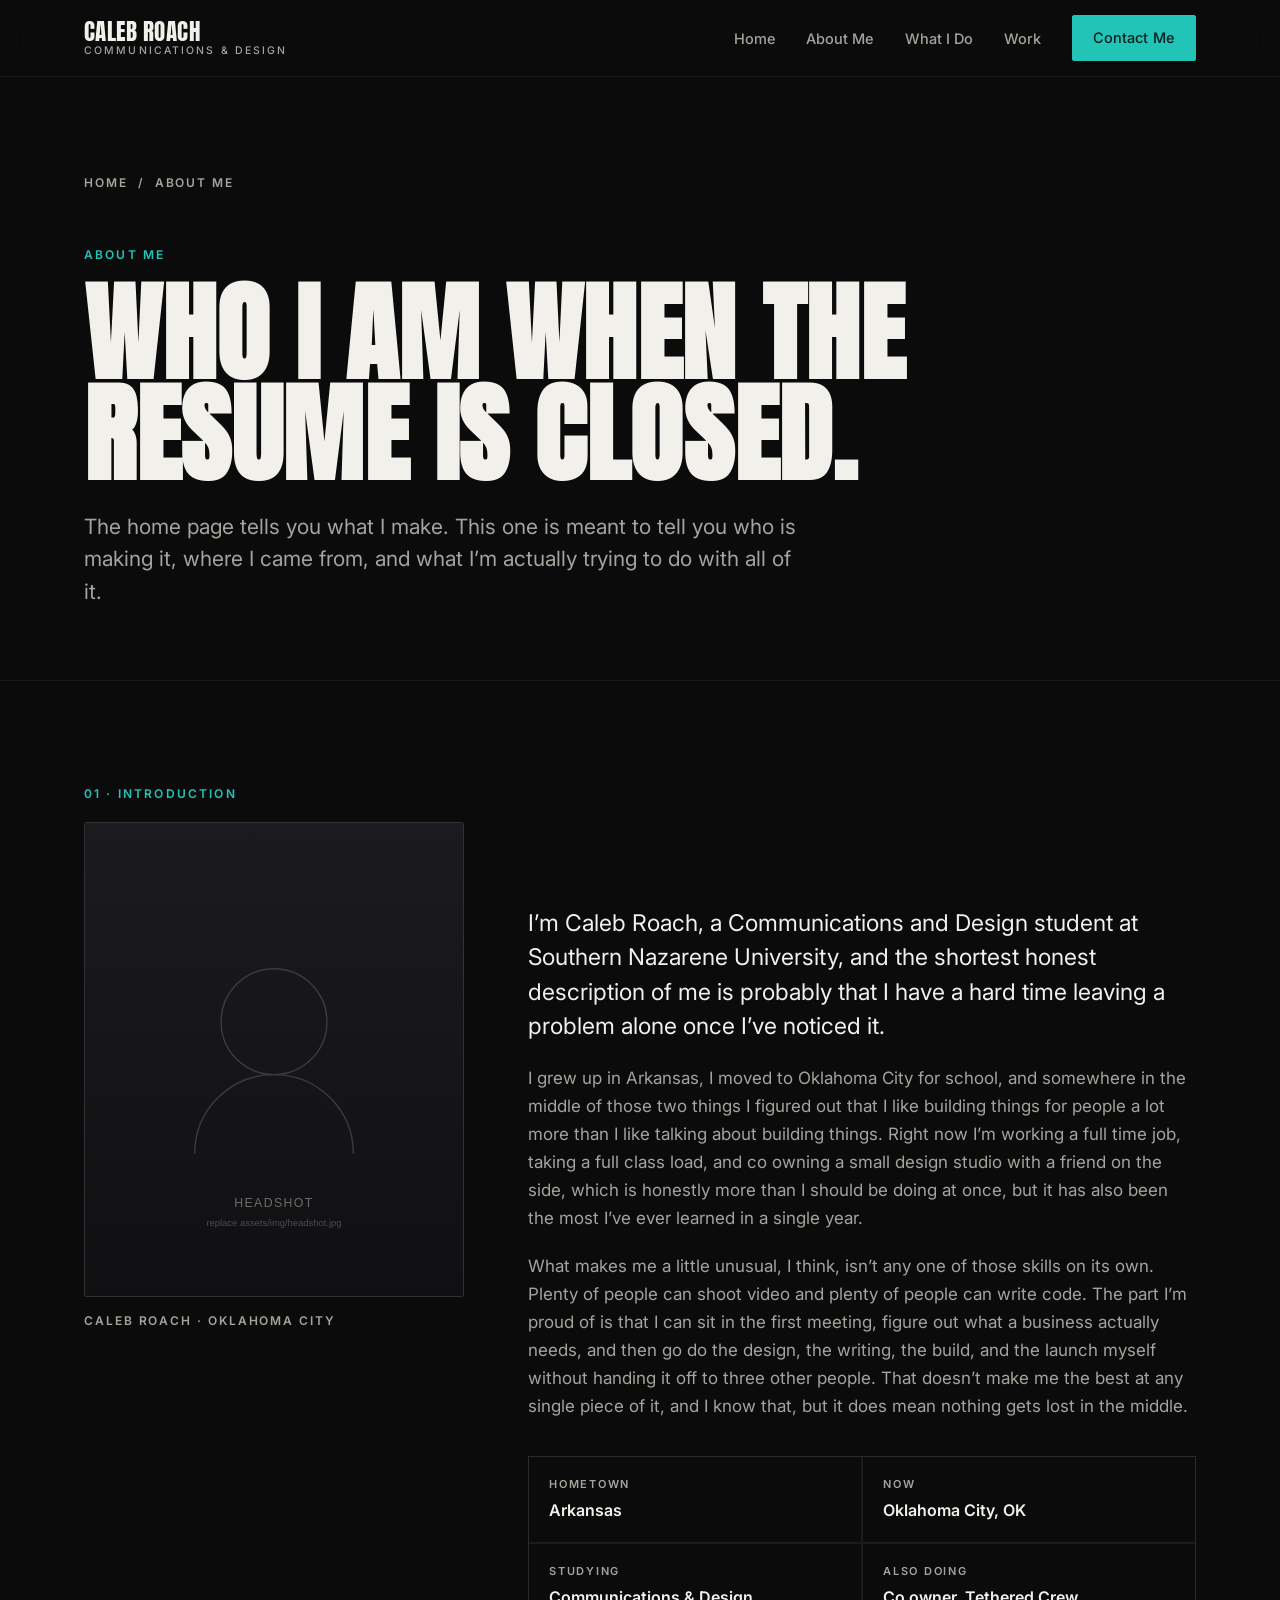
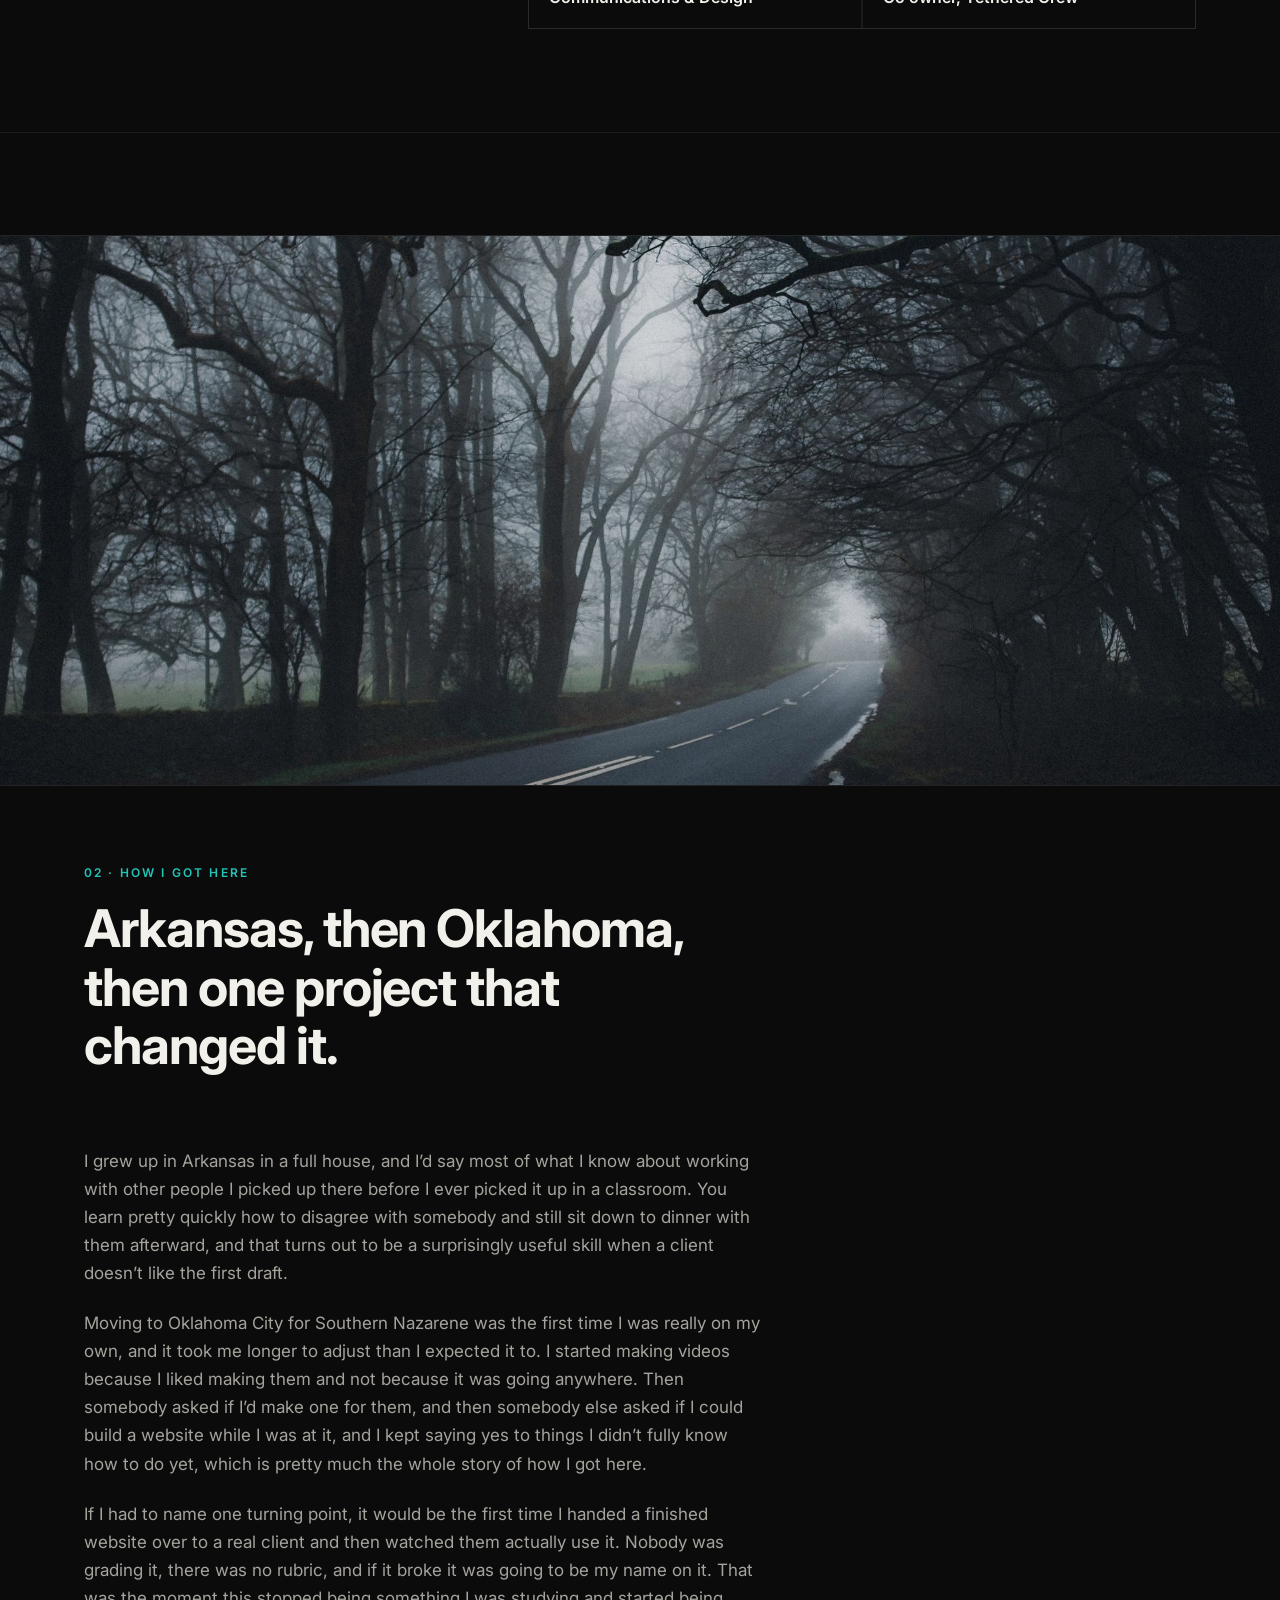
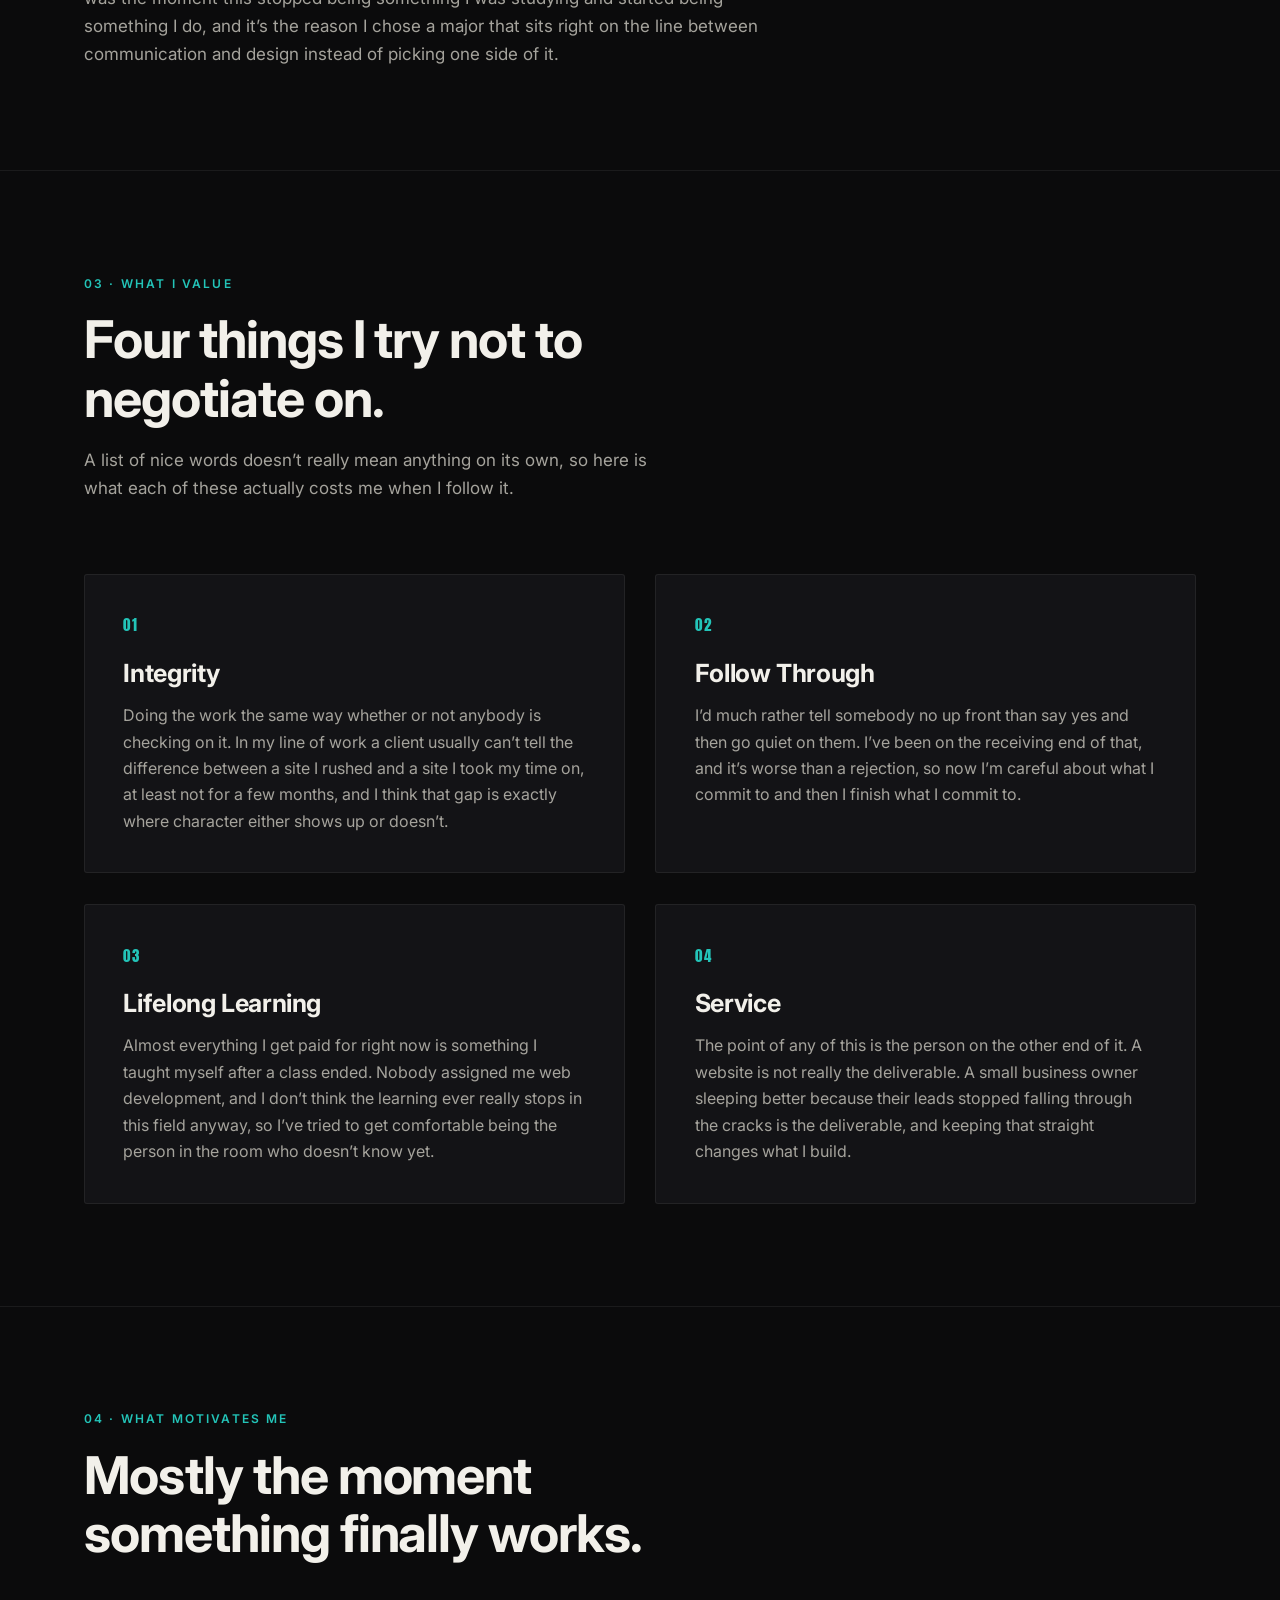
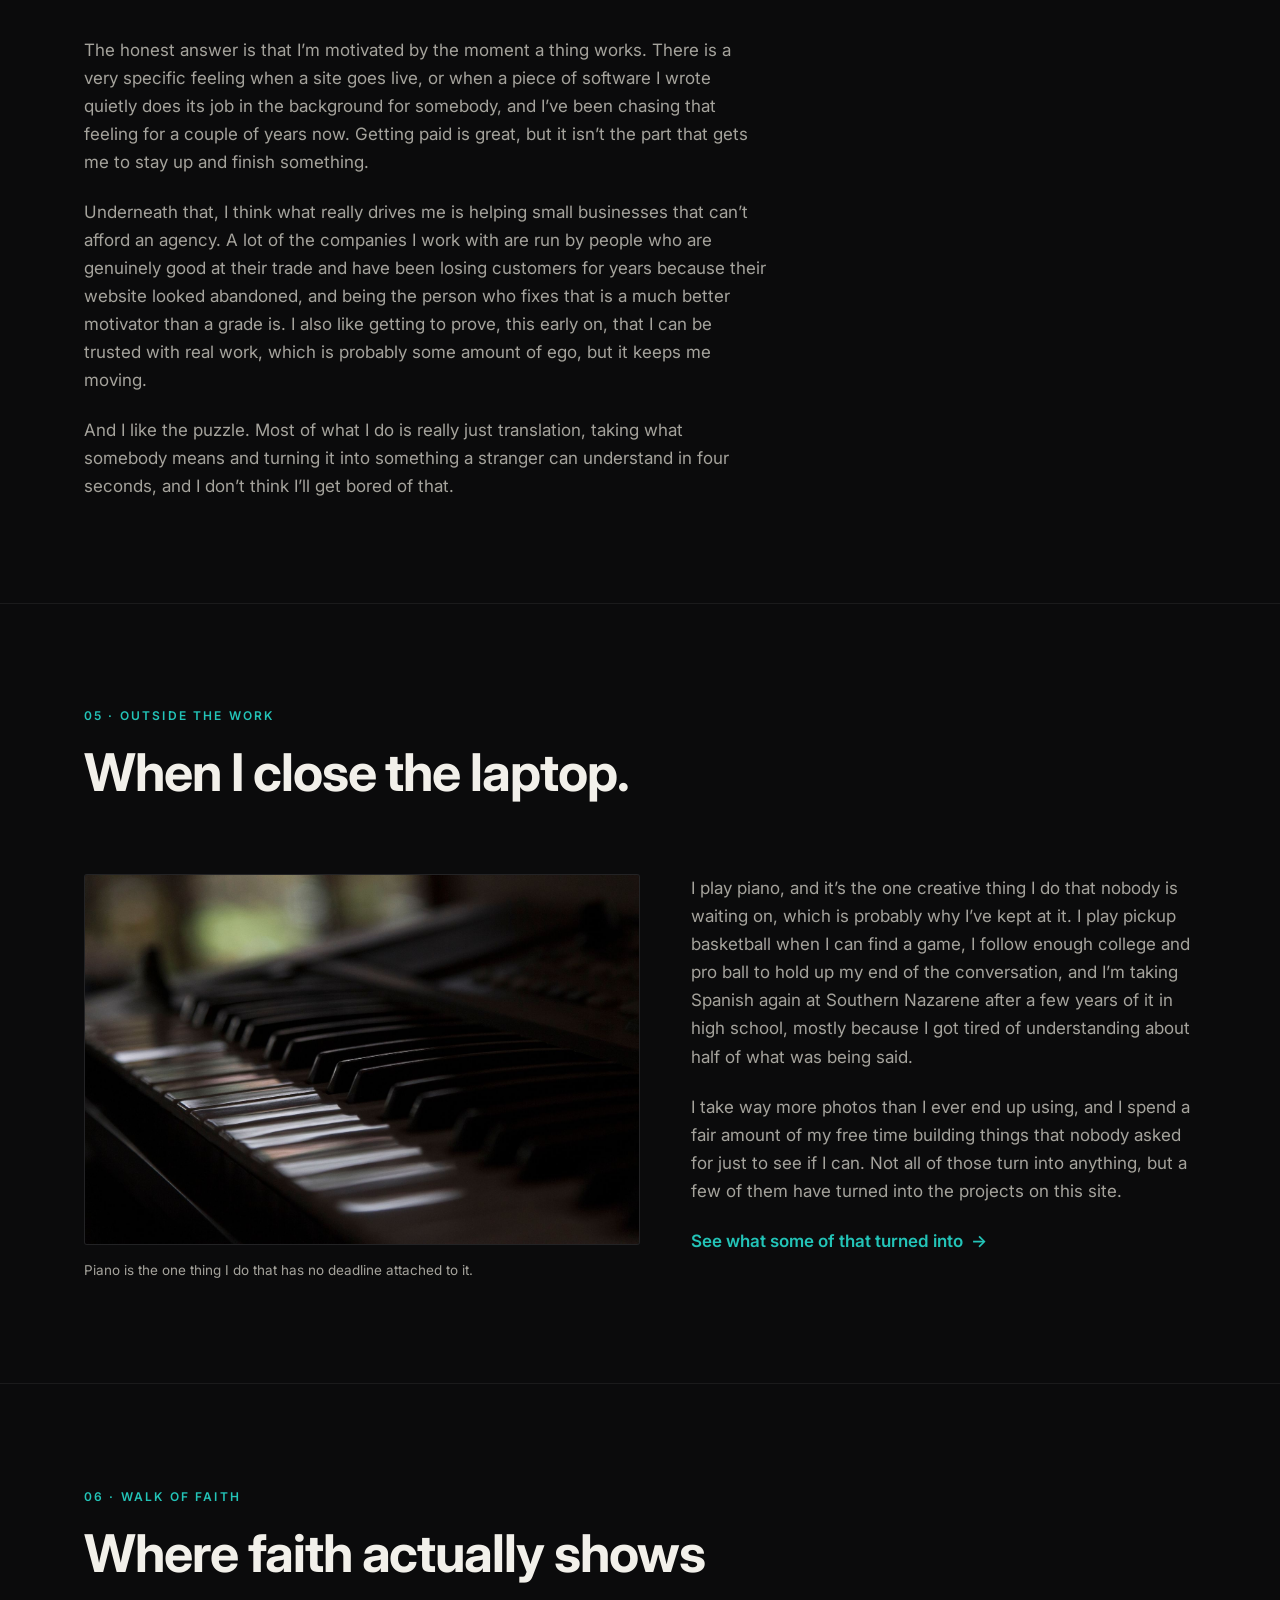
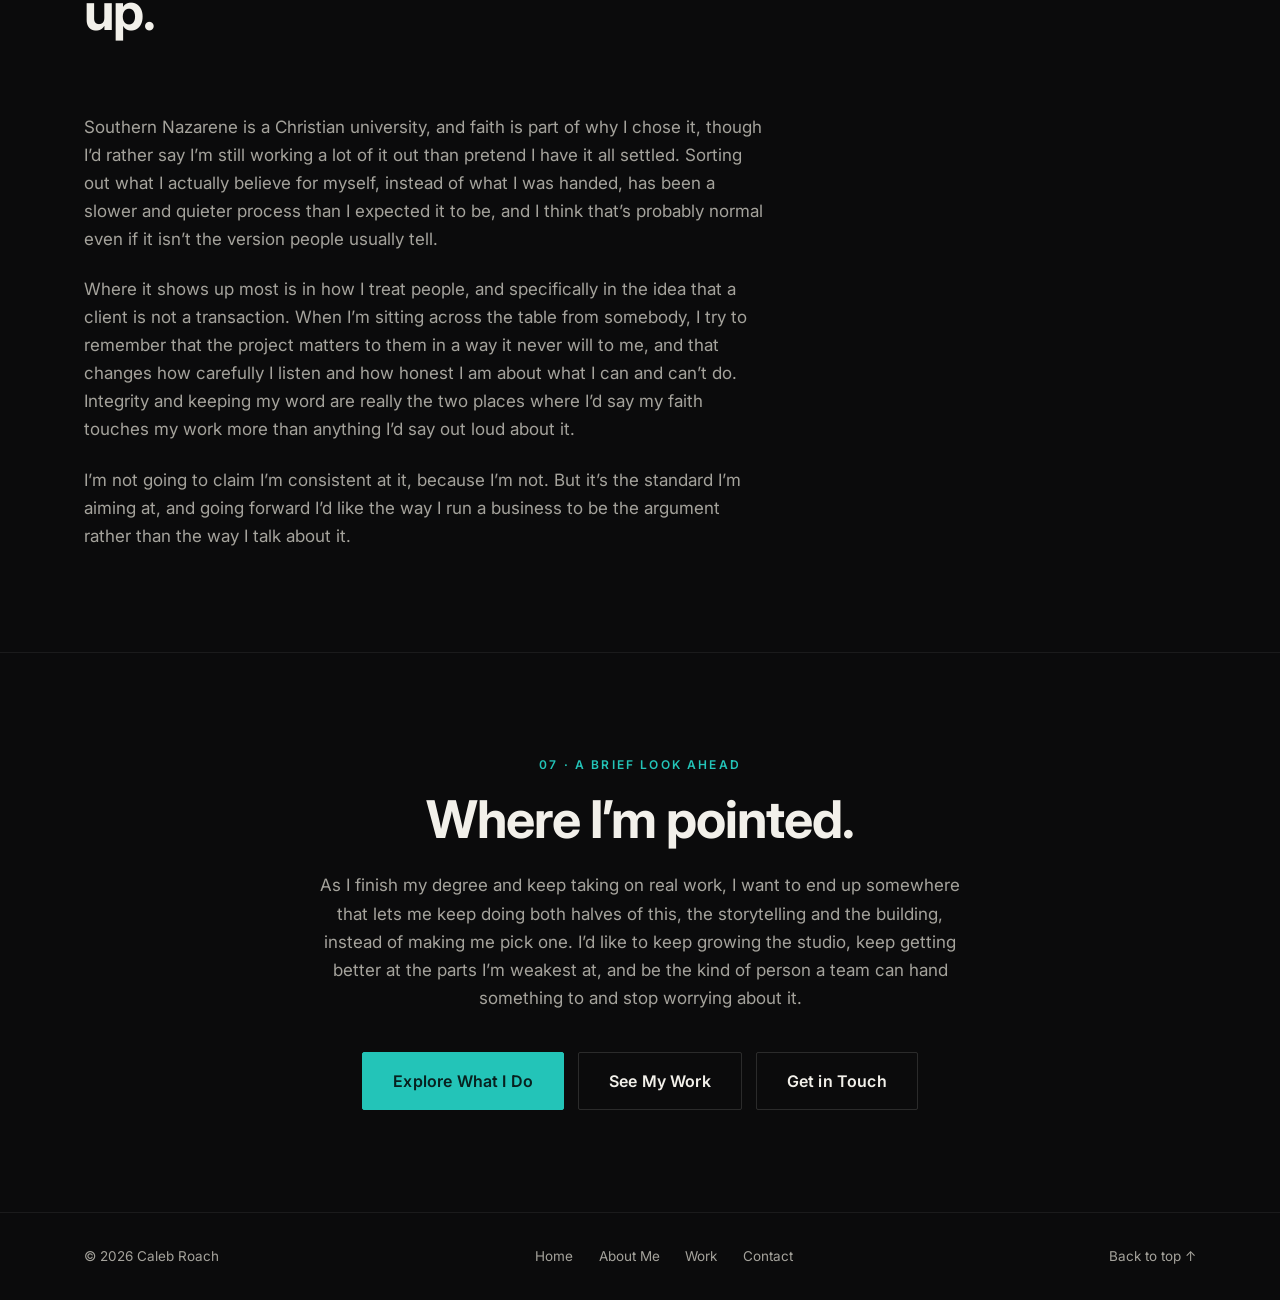
==== commit e1d13dc7: "Soften the personal specifics on the About page Same structure and same sections, less biographical " ====
--- a/about.html
+++ b/about.html
@@ -103,10 +103,10 @@
           I grew up in Arkansas, I moved to Oklahoma City for school, and somewhere
           in the middle of those two things I figured out that I like building
           things for people a lot more than I like talking about building things.
-          Right now I work for a roofing company during the day, I&rsquo;m a full time
-          student at night, and I co own a small design studio with a friend on the
-          weekends, which is honestly more than I should be doing at once, but it
-          has also been the most I&rsquo;ve ever learned in a single year.
+          Right now I&rsquo;m working a full time job, taking a full class load, and
+          co owning a small design studio with a friend on the side, which is
+          honestly more than I should be doing at once, but it has also been the
+          most I&rsquo;ve ever learned in a single year.
         </p>
 
         <p data-reveal>
@@ -150,12 +150,11 @@
 
       <div class="prose">
         <p data-reveal>
-          I grew up in Arkansas with two brothers, Luke and Seth, and a couple of
-          dogs, and I&rsquo;d say most of what I know about working with other people I
-          picked up in that house before I ever picked it up in a classroom. Sharing
-          a room with brothers teaches you how to argue about something and still eat
-          dinner together afterward, and that turns out to be a surprisingly useful
-          skill when a client doesn&rsquo;t like the first draft.
+          I grew up in Arkansas in a full house, and I&rsquo;d say most of what I know
+          about working with other people I picked up there before I ever picked it
+          up in a classroom. You learn pretty quickly how to disagree with somebody
+          and still sit down to dinner with them afterward, and that turns out to be
+          a surprisingly useful skill when a client doesn&rsquo;t like the first draft.
         </p>
 
         <p data-reveal>
@@ -269,8 +268,8 @@
         that can&rsquo;t afford an agency. A lot of the companies I work with are run by
         people who are genuinely good at their trade and have been losing customers
         for years because their website looked abandoned, and being the person who
-        fixes that is a much better motivator than a grade is. I also like being
-        twenty and getting to prove that I can be trusted with real work, which is
+        fixes that is a much better motivator than a grade is. I also like getting
+        to prove, this early on, that I can be trusted with real work, which is
         probably some amount of ego, but it keeps me moving.
       </p>
 
@@ -306,17 +305,16 @@
         <p>
           I play piano, and it&rsquo;s the one creative thing I do that nobody is waiting
           on, which is probably why I&rsquo;ve kept at it. I play pickup basketball when I
-          can find a game, I follow the Razorbacks because I grew up in Arkansas and I
-          didn&rsquo;t really get a choice, and I follow the Thunder now that I live here.
-          I took two and a half years of Spanish in high school and I&rsquo;m taking it
-          again at Southern Nazarene, mostly because I got tired of understanding about
-          half of a conversation.
-        </p>
-        <p>
-          I also have two dogs, I take way more photos than I ever end up using, and I
-          spend a fair amount of my free time building things that nobody asked for
-          just to see if I can. Not all of those turn into anything, but a few of them
-          have turned into the projects on this site.
+          can find a game, I follow enough college and pro ball to hold up my end of
+          the conversation, and I&rsquo;m taking Spanish again at Southern Nazarene after
+          a few years of it in high school, mostly because I got tired of
+          understanding about half of what was being said.
+        </p>
+        <p>
+          I take way more photos than I ever end up using, and I spend a fair amount
+          of my free time building things that nobody asked for just to see if I can.
+          Not all of those turn into anything, but a few of them have turned into the
+          projects on this site.
         </p>
         <p class="prose__next">
           <a class="link" href="index.html#work">
@@ -342,10 +340,10 @@
       <p data-reveal>
         Southern Nazarene is a Christian university, and faith is part of why I chose
         it, though I&rsquo;d rather say I&rsquo;m still working a lot of it out than pretend I
-        have it all settled. I grew up around church, and for a long time that was
-        mostly something I inherited, so figuring out what I actually believe on my own
-        has been a slower and less dramatic process than the testimonies I heard
-        growing up.
+        have it all settled. Sorting out what I actually believe for myself, instead of
+        what I was handed, has been a slower and quieter process than I expected it to
+        be, and I think that&rsquo;s probably normal even if it isn&rsquo;t the version people
+        usually tell.
       </p>
 
       <p data-reveal>
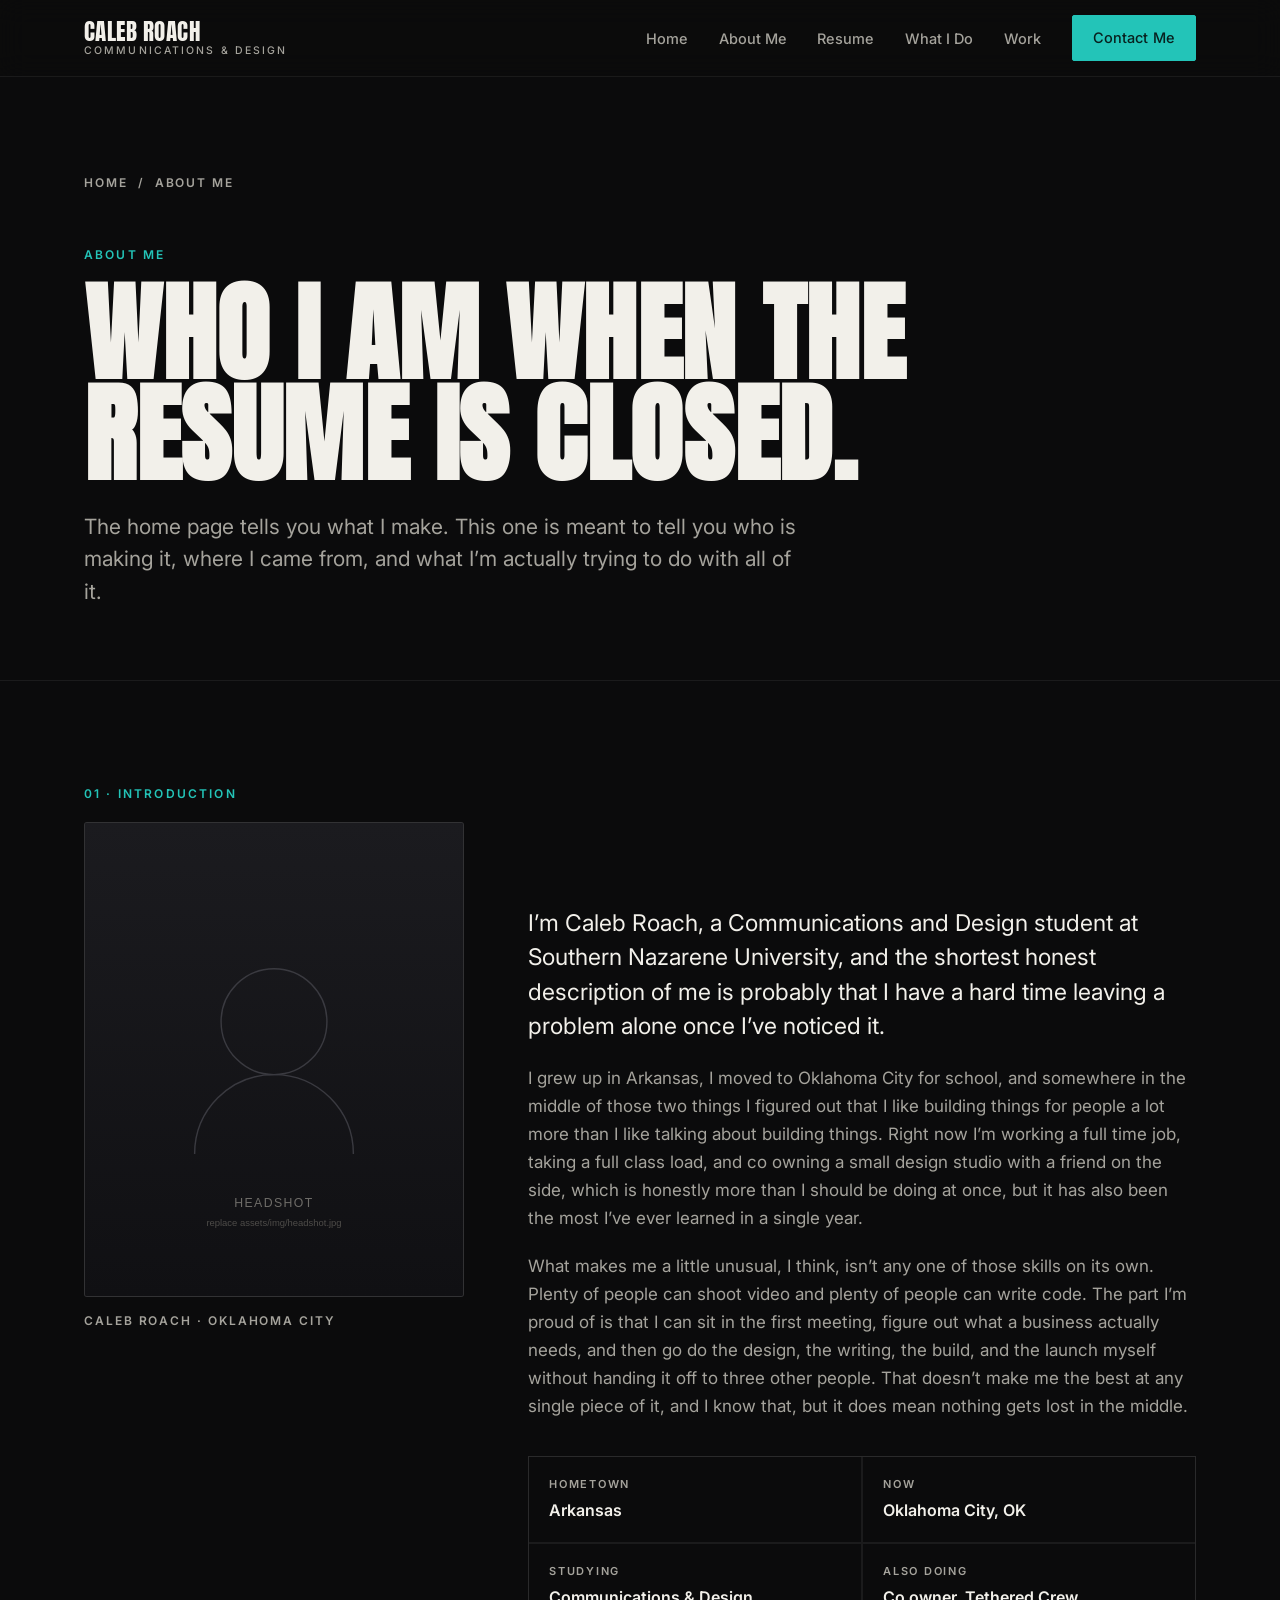
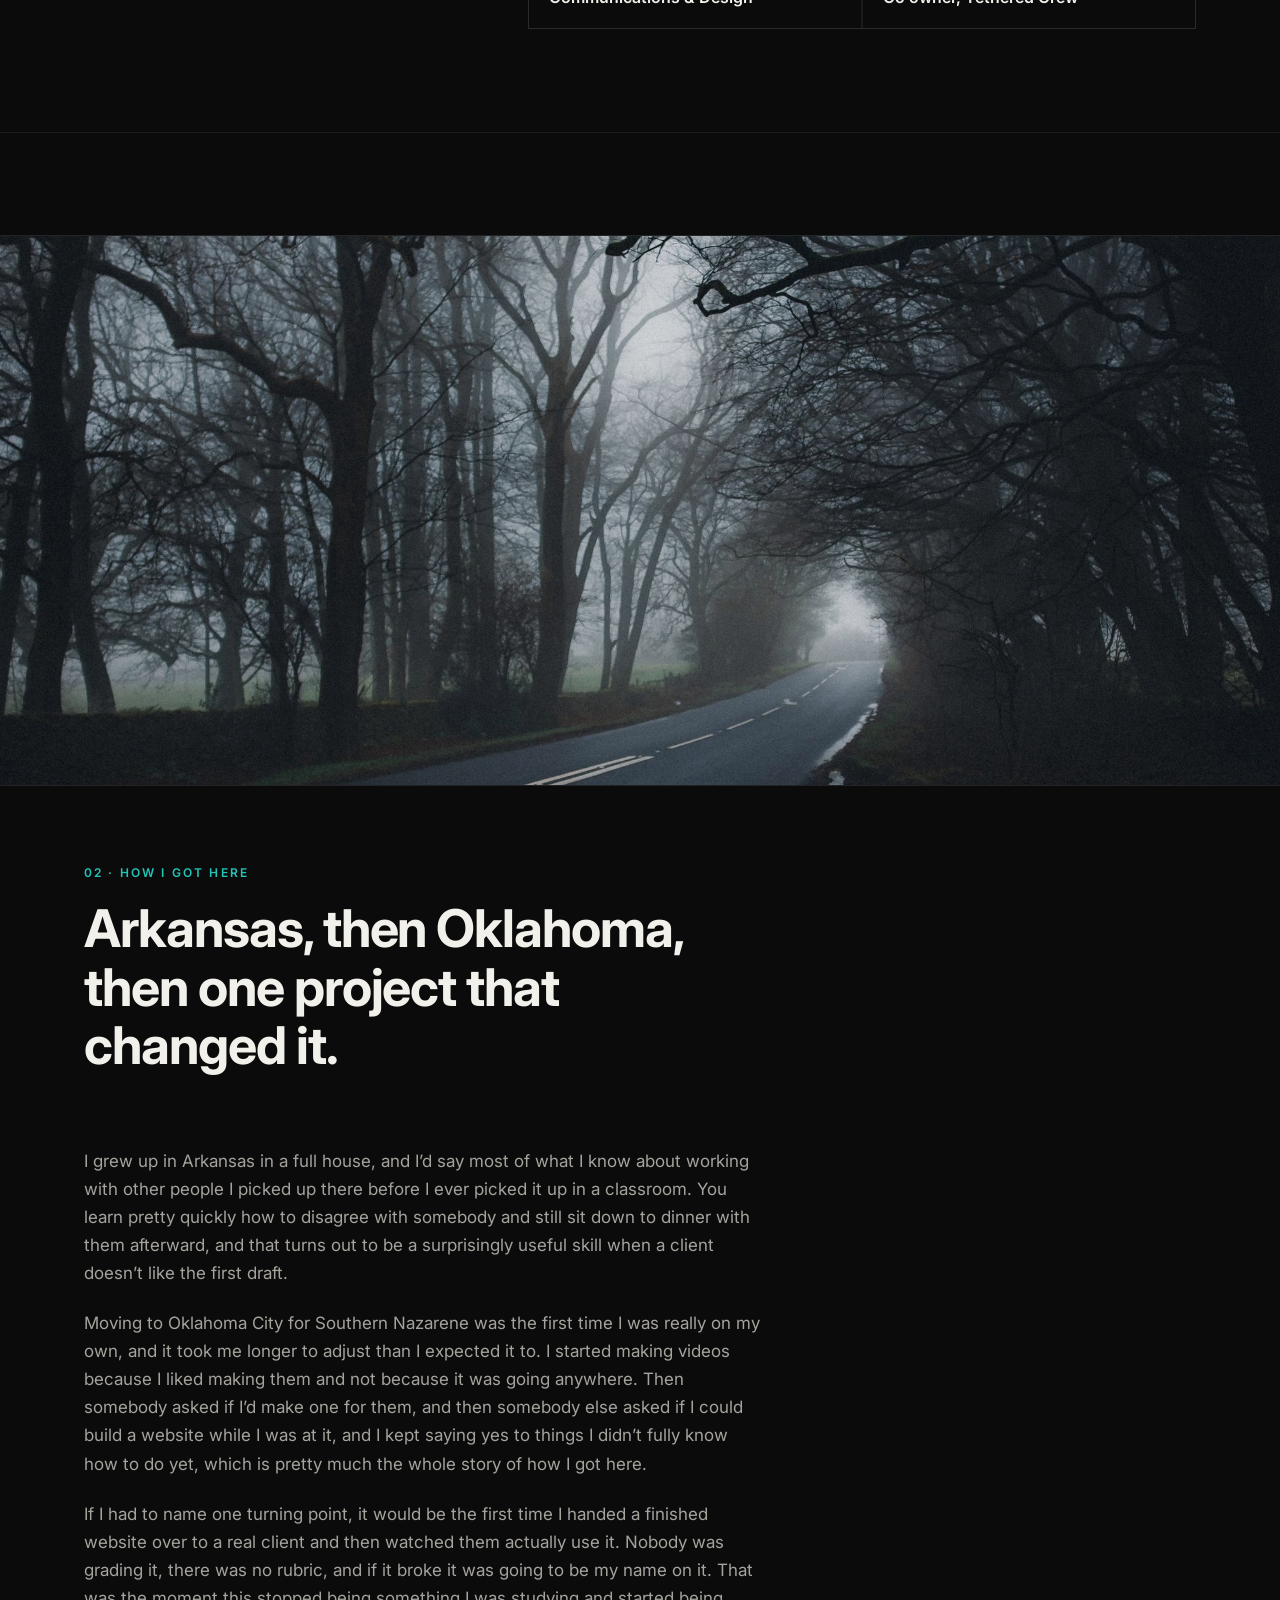
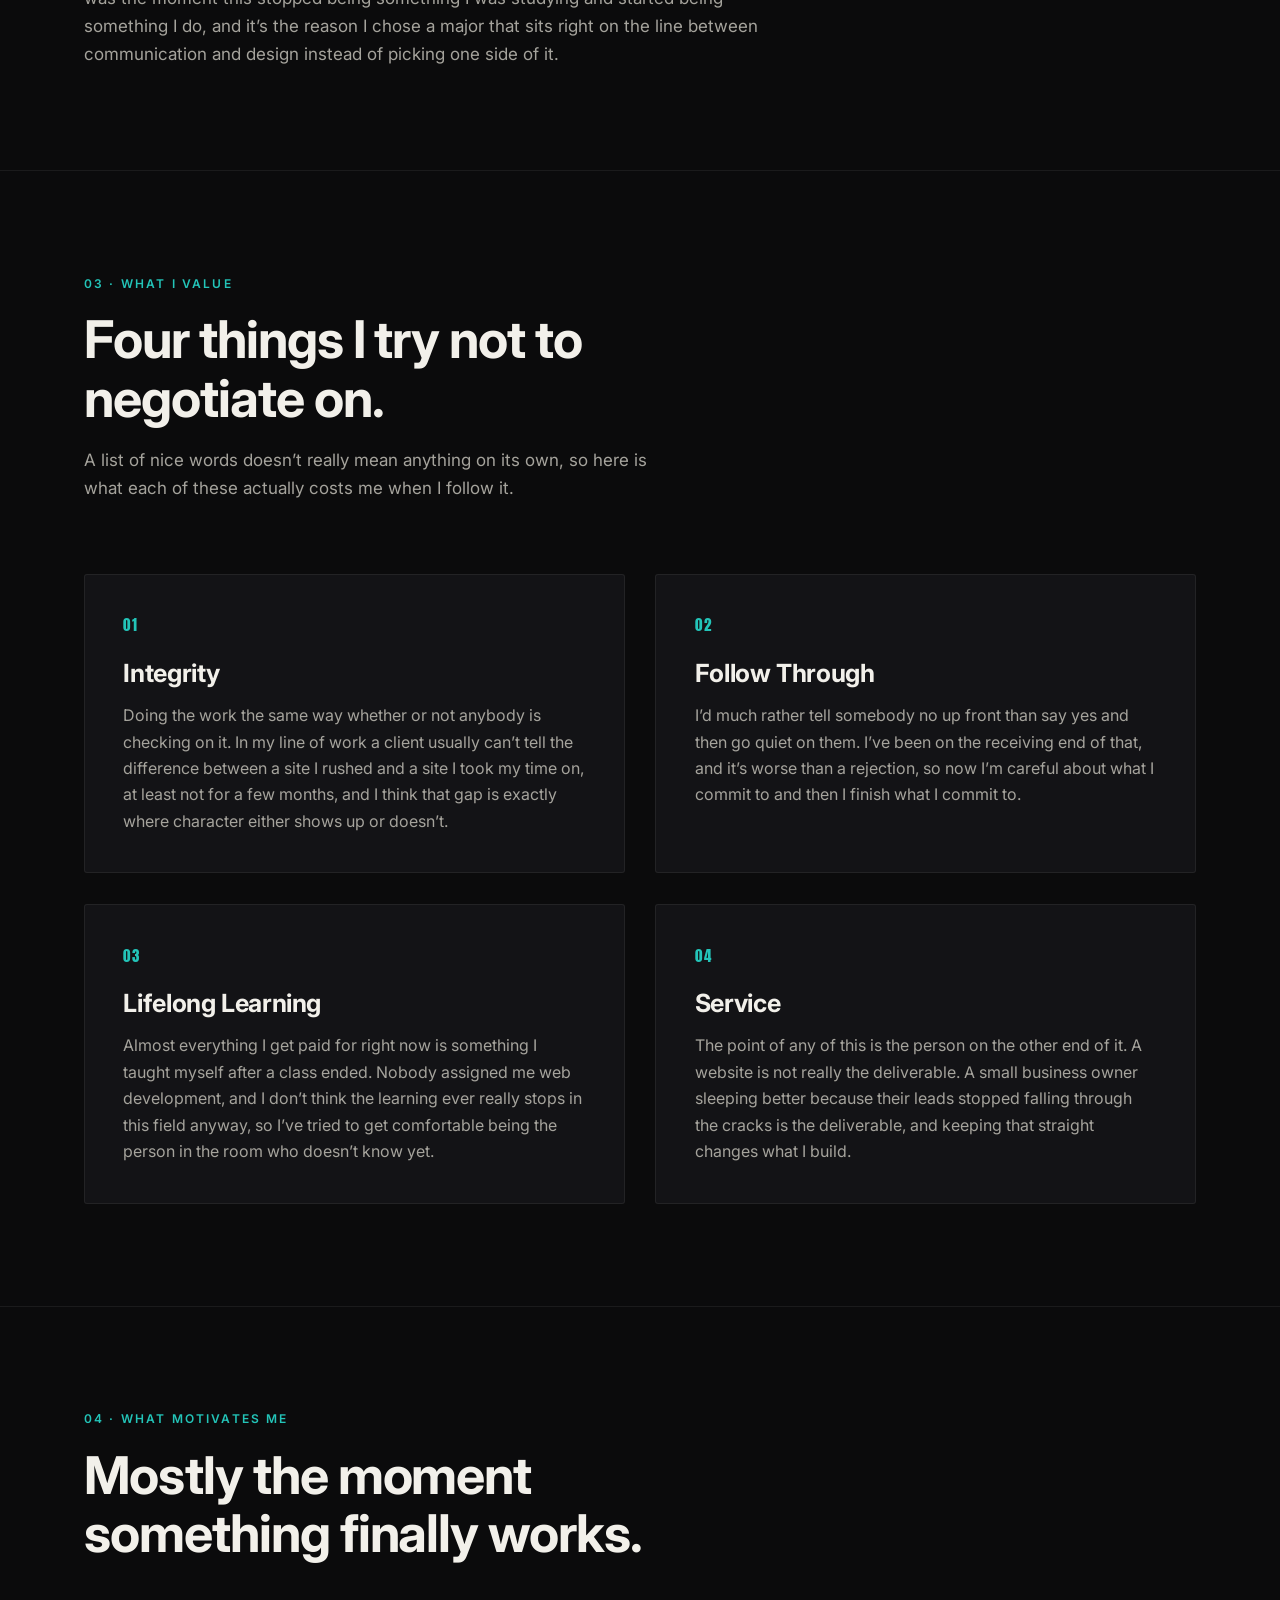
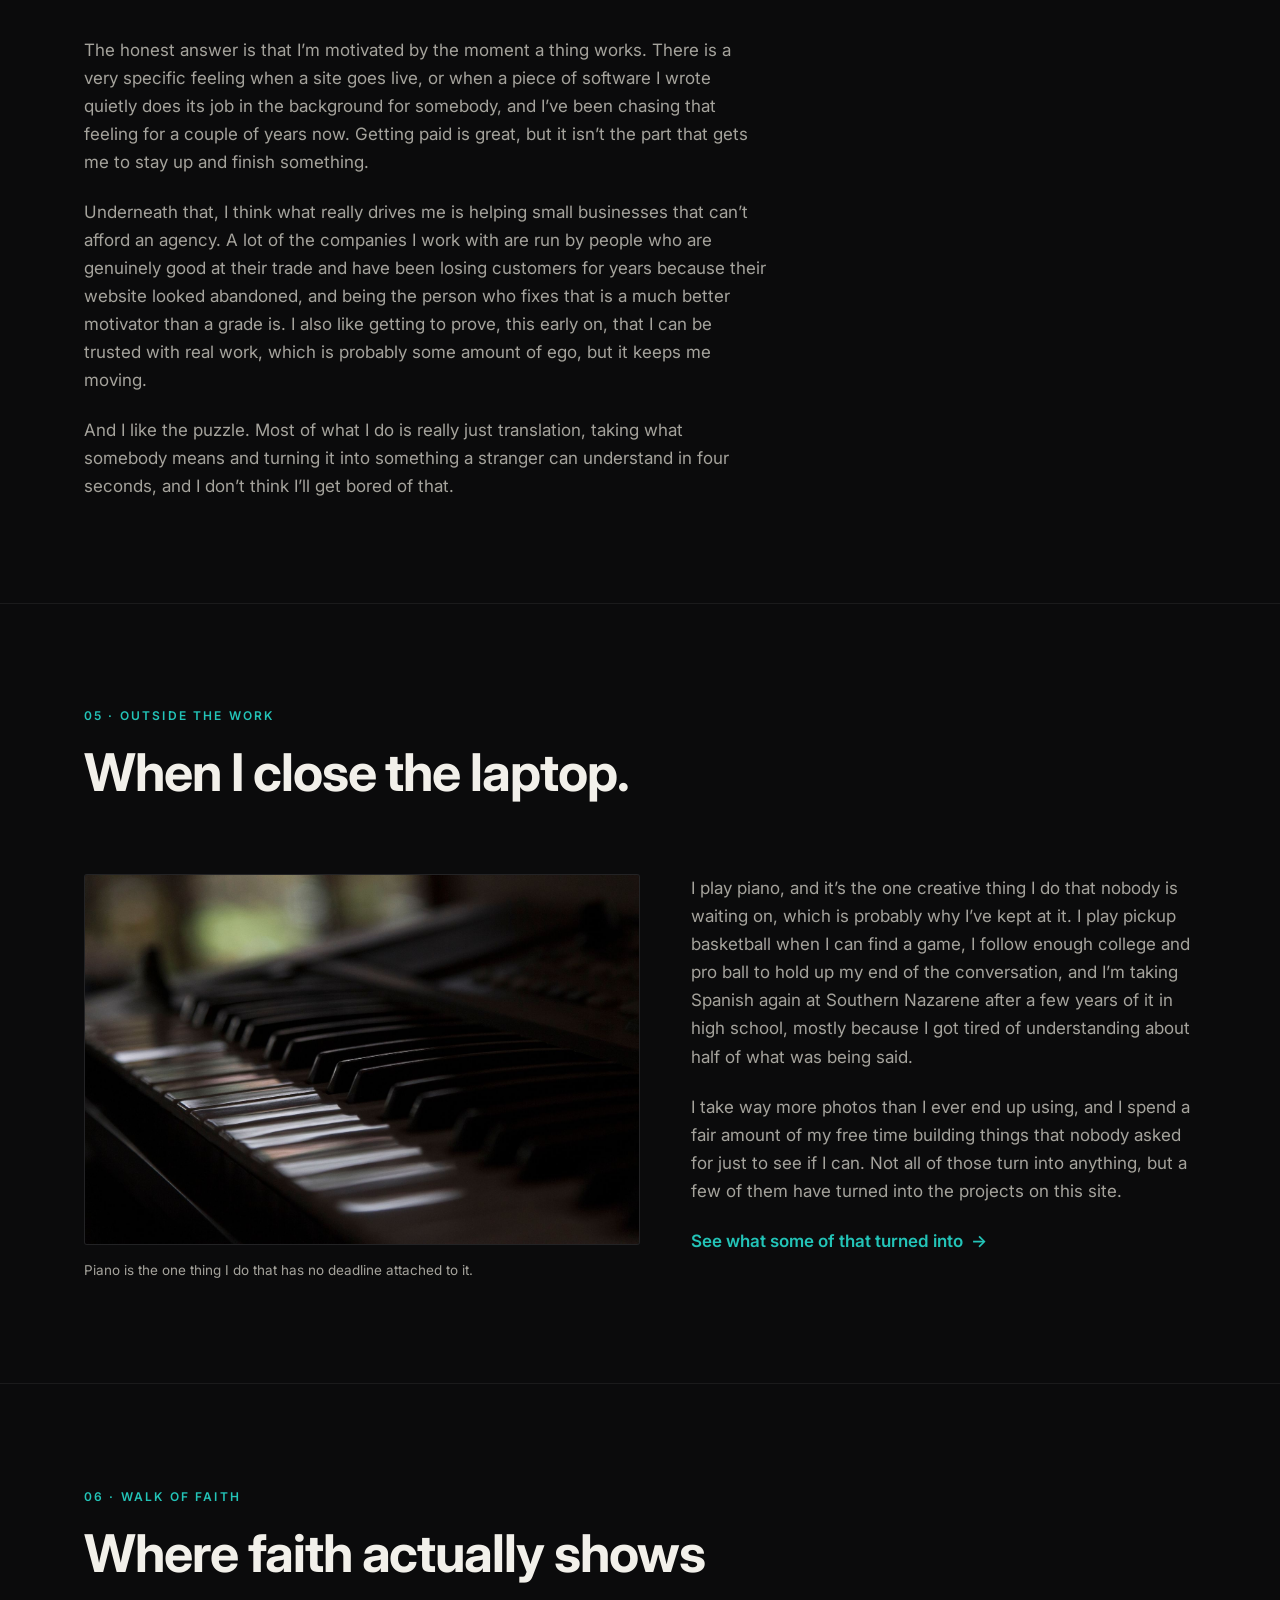
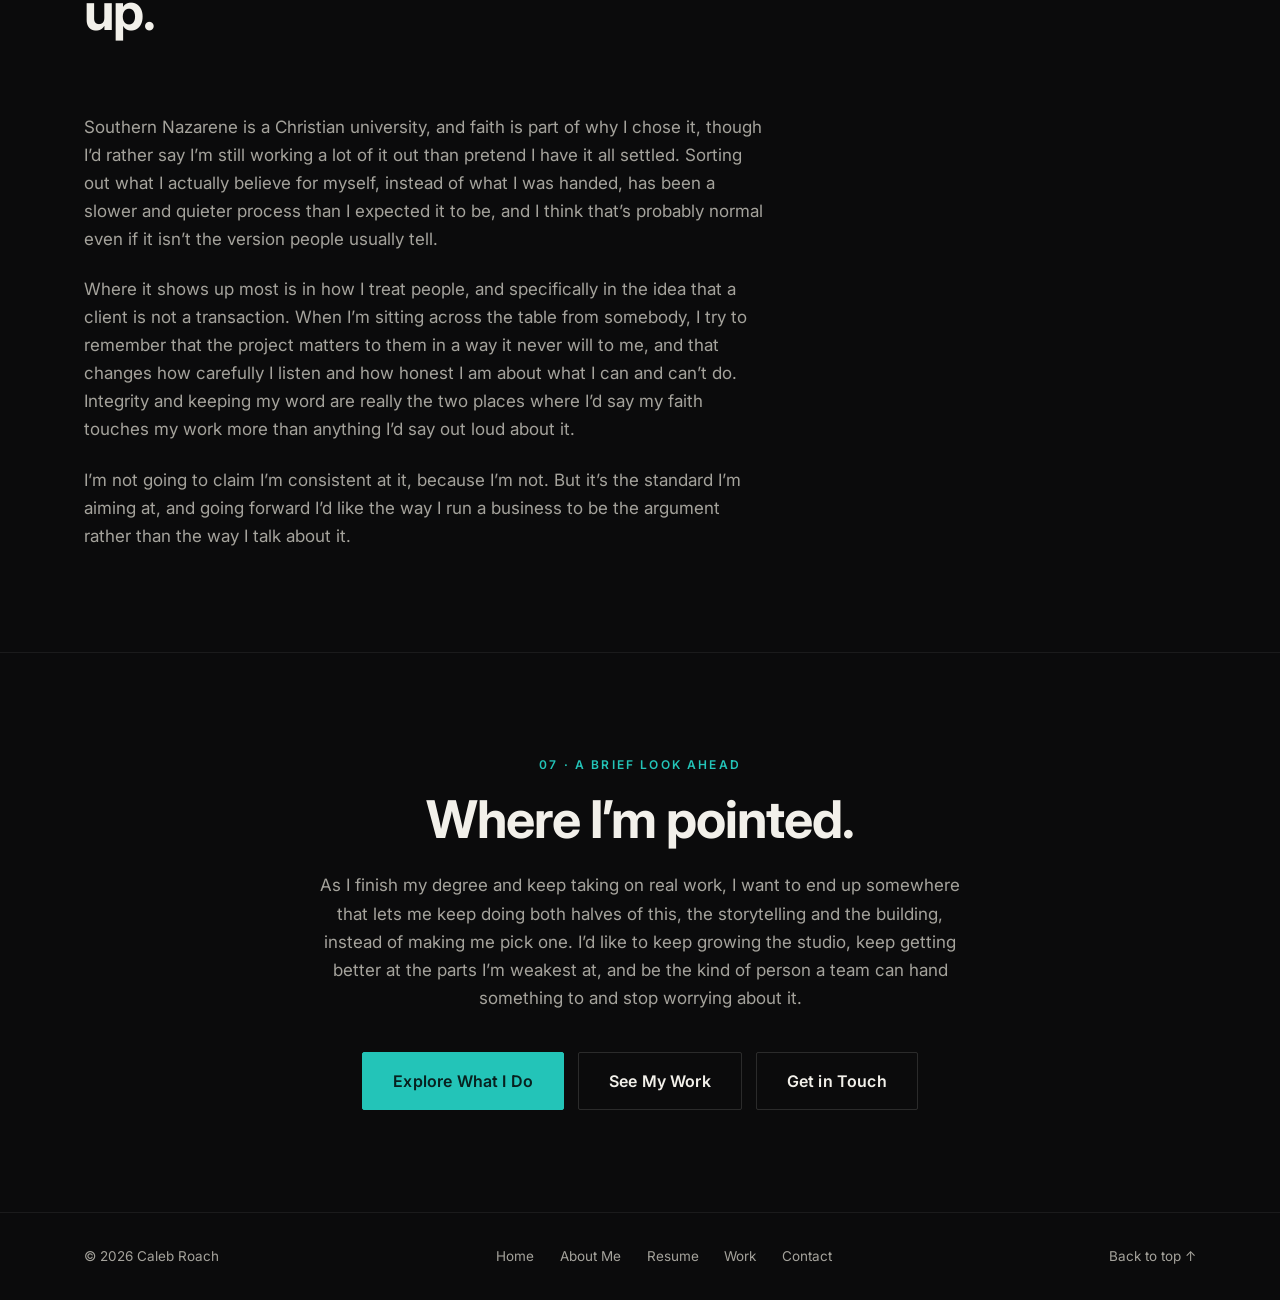
==== commit 4e935976: "Add the Resume page and a downloadable resume Covers the three parts the assignment asks for on one " ====
--- a/about.html
+++ b/about.html
@@ -43,6 +43,7 @@
       <ul class="nav__menu" id="nav-menu">
         <li><a href="index.html">Home</a></li>
         <li><a href="about.html" aria-current="page">About Me</a></li>
+        <li><a href="resume.html">Resume</a></li>
         <li><a href="index.html#what-i-do">What I Do</a></li>
         <li><a href="index.html#work">Work</a></li>
         <li><a class="btn btn--sm" href="index.html#contact">Contact Me</a></li>
@@ -398,6 +399,7 @@
     <nav class="foot__nav" aria-label="Footer">
       <a href="index.html">Home</a>
       <a href="about.html">About Me</a>
+      <a href="resume.html">Resume</a>
       <a href="index.html#work">Work</a>
       <a href="index.html#contact">Contact</a>
     </nav>
--- a/assets/css/style.css
+++ b/assets/css/style.css
@@ -111,7 +111,7 @@
 /* ---------------- buttons ---------------- */
 
 .btn{
-  display:inline-flex; align-items:center; justify-content:center;
+  display:inline-flex; align-items:center; justify-content:center; gap:9px;
   padding:15px 30px;
   background:var(--accent); color:#08211F;
   font-weight:600; font-size:16px; letter-spacing:.01em;
@@ -568,6 +568,246 @@
   display:flex; flex-wrap:wrap; justify-content:center; gap:14px;
 }
 
+/* =========================================================
+   RESUME PAGE  (resume.html only)
+   Shares .page-head, .crumbs, .prose, .facts, .tags, .ahead
+   with the About page. Everything below is scoped to this page.
+   ========================================================= */
+
+/* ---- 01 resume ---- */
+
+.rez{ padding-block:var(--gap); border-bottom:1px solid var(--line-soft); }
+
+.dl{
+  display:flex; flex-wrap:wrap; gap:14px;
+  margin-bottom:clamp(32px, 4vw, 48px);
+}
+
+.rez__contact{
+  display:grid;
+  grid-template-columns:repeat(4, 1fr);
+  gap:1px;
+  background:var(--line-soft);
+  border:1px solid var(--line-soft);
+  border-radius:3px;
+  overflow:hidden;
+  margin-bottom:clamp(40px, 5vw, 64px);
+}
+.rez__contact li{
+  background:var(--ink-2);
+  padding:18px 20px;
+  display:flex; flex-direction:column; gap:5px;
+  min-width:0;
+}
+.rez__contact span{
+  font-size:11px; letter-spacing:.14em; text-transform:uppercase;
+  color:var(--bone-dim);
+}
+.rez__contact b{
+  font-size:15px; font-weight:600;
+  overflow-wrap:anywhere;
+}
+
+.rez__block{ margin-bottom:clamp(40px, 5vw, 64px); }
+.rez__block:last-of-type{ margin-bottom:0; }
+
+.rez__head{
+  font-family:var(--font-display);
+  font-size:clamp(20px, 2.4vw, 26px);
+  font-weight:400;
+  letter-spacing:.02em;
+  text-transform:uppercase;
+  padding-bottom:12px;
+  margin-bottom:26px;
+  border-bottom:1px solid var(--line);
+}
+
+/* one job / school / activity */
+.entry{
+  padding-left:22px;
+  border-left:1px solid var(--line-soft);
+  margin-bottom:30px;
+}
+.entry:last-child{ margin-bottom:0; }
+
+.entry__head{
+  display:flex; flex-wrap:wrap; align-items:baseline;
+  justify-content:space-between; gap:6px 18px;
+}
+.entry__title{
+  font-size:18px; font-weight:600; letter-spacing:-.01em;
+}
+.entry__dates{
+  font-size:13px; color:var(--bone-dim);
+  font-variant-numeric:tabular-nums; white-space:nowrap;
+}
+.entry__org{
+  font-size:14.5px; color:var(--accent);
+  margin:4px 0 12px;
+}
+.entry__bullets li{
+  position:relative;
+  padding-left:18px;
+  margin-bottom:8px;
+  color:var(--bone-dim);
+  font-size:16px;
+  max-width:70ch;
+}
+.entry__bullets li:last-child{ margin-bottom:0; }
+.entry__bullets li::before{
+  content:"";
+  position:absolute; left:0; top:11px;
+  width:6px; height:1px; background:var(--bone-dim);
+}
+
+.rez__more{ margin-top:clamp(32px, 4vw, 48px); }
+
+/* ---- 02 education & career ---- */
+
+.career{ padding-block:var(--gap); border-bottom:1px solid var(--line-soft); }
+
+.career__grid{
+  display:grid;
+  grid-template-columns:.85fr 1.15fr;
+  gap:clamp(28px, 4vw, 64px);
+  align-items:start;
+}
+
+.career__card{
+  background:var(--ink-2);
+  border:1px solid var(--line-soft);
+  border-radius:3px;
+  padding:clamp(24px, 3vw, 34px);
+  position:sticky; top:calc(var(--header-h) + 20px);
+}
+.career__card h3{
+  font-size:12px; letter-spacing:.16em; text-transform:uppercase;
+  color:var(--accent);
+  margin-bottom:18px;
+}
+.career__card-sub{ margin-top:30px; }
+
+.facts--stack{ grid-template-columns:1fr; }
+
+.career__list li{
+  position:relative;
+  padding-left:16px;
+  margin-bottom:8px;
+  font-size:15px;
+  color:var(--bone-dim);
+}
+.career__list li:last-child{ margin-bottom:0; }
+.career__list li::before{
+  content:"";
+  position:absolute; left:0; top:10px;
+  width:5px; height:1px; background:var(--accent);
+}
+
+.tags--wrap{ flex-wrap:wrap; }
+
+.career__head{
+  font-size:clamp(19px, 2.2vw, 23px);
+  font-weight:600;
+  letter-spacing:-.01em;
+  margin-bottom:14px;
+}
+.career__text > .prose{ margin-bottom:38px; }
+.career__text > .prose:last-child{ margin-bottom:0; }
+
+/* ---- 03 skills & certifications ---- */
+
+.skills{ padding-block:var(--gap); border-bottom:1px solid var(--line-soft); }
+
+.skills__head{
+  font-family:var(--font-display);
+  font-size:clamp(20px, 2.4vw, 26px);
+  font-weight:400;
+  letter-spacing:.02em;
+  text-transform:uppercase;
+  padding-bottom:12px;
+  margin-bottom:28px;
+  border-bottom:1px solid var(--line);
+}
+.skills__head + *{ margin-bottom:clamp(44px, 6vw, 72px); }
+
+.skillset{
+  display:grid;
+  grid-template-columns:repeat(2, 1fr);
+  gap:clamp(18px, 2vw, 26px);
+}
+.skillset__card{
+  border:1px solid var(--line-soft);
+  border-radius:3px;
+  background:var(--ink-2);
+  padding:clamp(24px, 3vw, 34px);
+  transition:border-color .28s var(--ease), transform .28s var(--ease);
+}
+.skillset__card:hover{ border-color:var(--line); transform:translateY(-4px); }
+.skillset__num{
+  display:block;
+  font-family:var(--font-display);
+  font-size:13px; letter-spacing:.14em;
+  color:var(--accent);
+  margin-bottom:14px;
+}
+.skillset__card h4{
+  font-size:19px; font-weight:600; letter-spacing:-.01em;
+  margin-bottom:10px;
+}
+.skillset__card p{
+  color:var(--bone-dim); font-size:15.5px;
+  margin-bottom:20px; max-width:44ch;
+}
+
+.softskills{
+  display:grid;
+  grid-template-columns:repeat(2, 1fr);
+  gap:1px;
+  background:var(--line-soft);
+  border:1px solid var(--line-soft);
+  border-radius:3px;
+  overflow:hidden;
+}
+.softskills li{
+  background:var(--ink);
+  padding:20px clamp(18px, 2vw, 26px);
+  display:flex; flex-direction:column; gap:6px;
+}
+.softskills b{ font-size:16px; font-weight:600; }
+.softskills span{ font-size:14.5px; color:var(--bone-dim); }
+
+.certs{ display:flex; flex-direction:column; gap:14px; }
+.cert{
+  display:flex; align-items:center; justify-content:space-between;
+  flex-wrap:wrap; gap:12px 20px;
+  border:1px solid var(--line-soft);
+  border-radius:3px;
+  background:var(--ink-2);
+  padding:20px clamp(18px, 2vw, 26px);
+}
+.cert__main h4{ font-size:17px; font-weight:600; margin-bottom:4px; }
+.cert__main p{ font-size:14px; color:var(--bone-dim); }
+.cert__state{
+  font-size:11.5px; letter-spacing:.14em; text-transform:uppercase;
+  padding:7px 14px;
+  border-radius:100px;
+  white-space:nowrap;
+}
+.cert__state--earned{
+  color:var(--accent);
+  border:1px solid rgba(35,196,184,.4);
+  background:rgba(35,196,184,.08);
+}
+.cert__state--progress{
+  color:var(--bone-dim);
+  border:1px solid var(--line);
+}
+.certs__note{
+  margin-top:22px;
+  font-size:14px; color:var(--bone-dim);
+  max-width:56ch;
+}
+
 /* ---------------- footer ---------------- */
 
 .foot{
@@ -599,22 +839,9 @@
    Responsive
    ========================================================= */
 
-@media (max-width: 1000px){
-  .about__grid{ grid-template-columns:1fr; }
-  .values__grid{ grid-template-columns:1fr; }
-  .interests__grid{ grid-template-columns:1fr; }
-  .story__banner img{ aspect-ratio:16/9; }
-  .about__photo{ max-width:340px; }
-  .services__grid{ grid-template-columns:1fr; }
-  .project,
-  .project:nth-child(even){ grid-template-columns:1fr; }
-  .project:nth-child(even) .project__media{ order:0; }
-  .hero__location{ display:none; }
-}
-
-@media (max-width: 760px){
-  body{ font-size:16px; }
-
+/* Six nav items no longer fit beside the brand below this width,
+   so the menu collapses earlier than the rest of the phone layout. */
+@media (max-width: 880px){
   .nav__toggle{ display:inline-flex; }
 
   .nav__menu{
@@ -630,6 +857,32 @@
   .nav__menu a{ display:block; padding:15px 0; font-size:16px; color:var(--bone); }
   .nav__menu .btn{ margin-top:14px; justify-content:center; }
   .nav__menu li:has(.btn){ border-top:0; }
+}
+
+@media (max-width: 1000px){
+  .about__grid{ grid-template-columns:1fr; }
+  .career__grid{ grid-template-columns:1fr; }
+  .career__card{ position:static; }
+  .skillset{ grid-template-columns:1fr; }
+  .softskills{ grid-template-columns:1fr; }
+  .rez__contact{ grid-template-columns:repeat(2, 1fr); }
+  .values__grid{ grid-template-columns:1fr; }
+  .interests__grid{ grid-template-columns:1fr; }
+  .story__banner img{ aspect-ratio:16/9; }
+  .about__photo{ max-width:340px; }
+  .services__grid{ grid-template-columns:1fr; }
+  .project,
+  .project:nth-child(even){ grid-template-columns:1fr; }
+  .project:nth-child(even) .project__media{ order:0; }
+  .hero__location{ display:none; }
+}
+
+@media (max-width: 760px){
+  body{ font-size:16px; }
+  .rez__contact{ grid-template-columns:1fr; }
+  .dl .btn{ width:100%; justify-content:center; }
+  .entry{ padding-left:16px; }
+  .entry__head{ flex-direction:column; align-items:flex-start; gap:2px; }
 
   .hero{ min-height:auto; padding-top:clamp(72px, 18vw, 120px); }
   .hero__tagline{ max-width:none; }
@@ -662,7 +915,20 @@
    ========================================================= */
 
 @media print{
-  .site-header,.hero__actions,.social,.skip{ display:none; }
+  .site-header,.hero__actions,.social,.skip,
+  .dl,.crumbs,.ahead__actions,.rez__more{ display:none; }
   body{ background:#fff; color:#000; }
   .hero__scrim{ display:none; }
 }
+
+/* The resume page is the one page people actually print. Flatten it. */
+@media print{
+  .rez,.career,.skills,.ahead{ border:0; padding-block:14pt; }
+  .career__card{ position:static; border:1px solid #bbb; background:#fff; }
+  .skillset__card,.softskills li,.cert,.rez__contact li{
+    background:#fff; border-color:#bbb;
+  }
+  .entry,.skillset__card,.cert{ page-break-inside:avoid; }
+  .entry__org{ color:#333; }
+  .entry__bullets li,.softskills span,.career__list li{ color:#222; }
+}
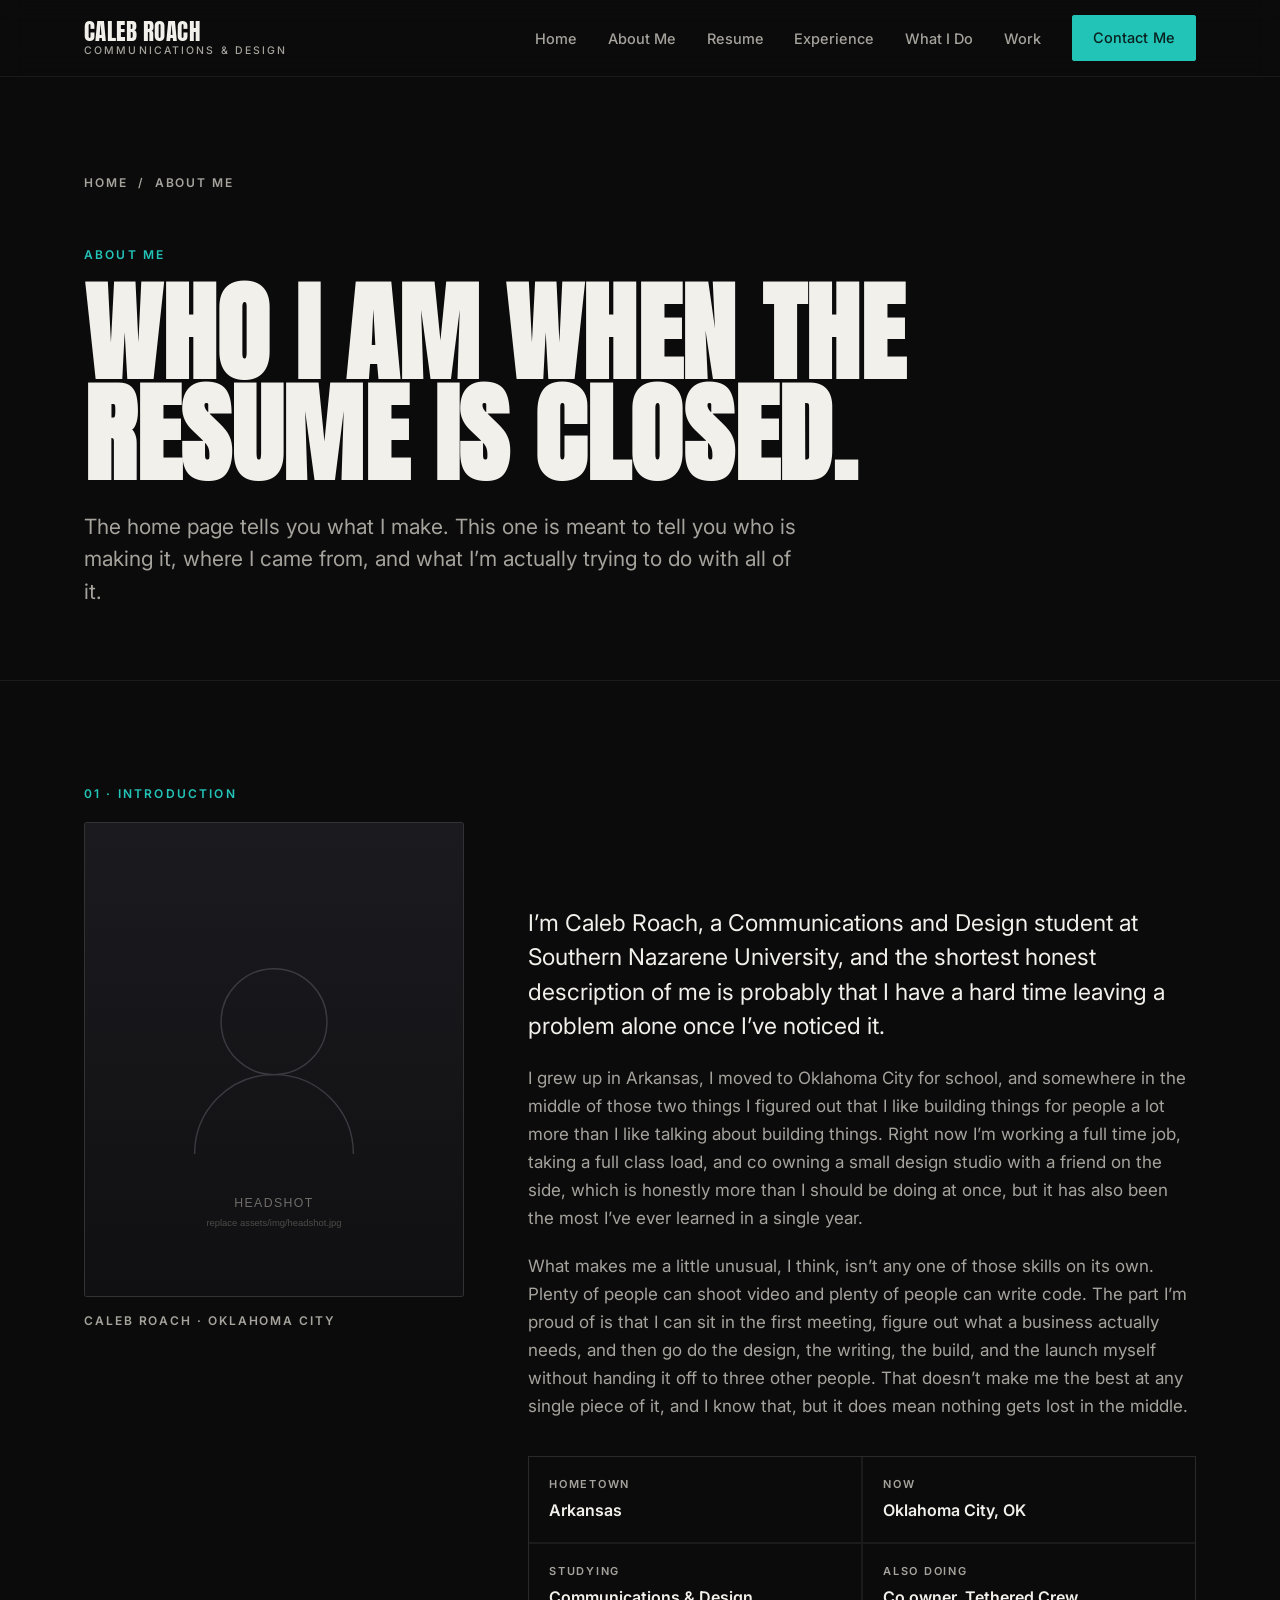
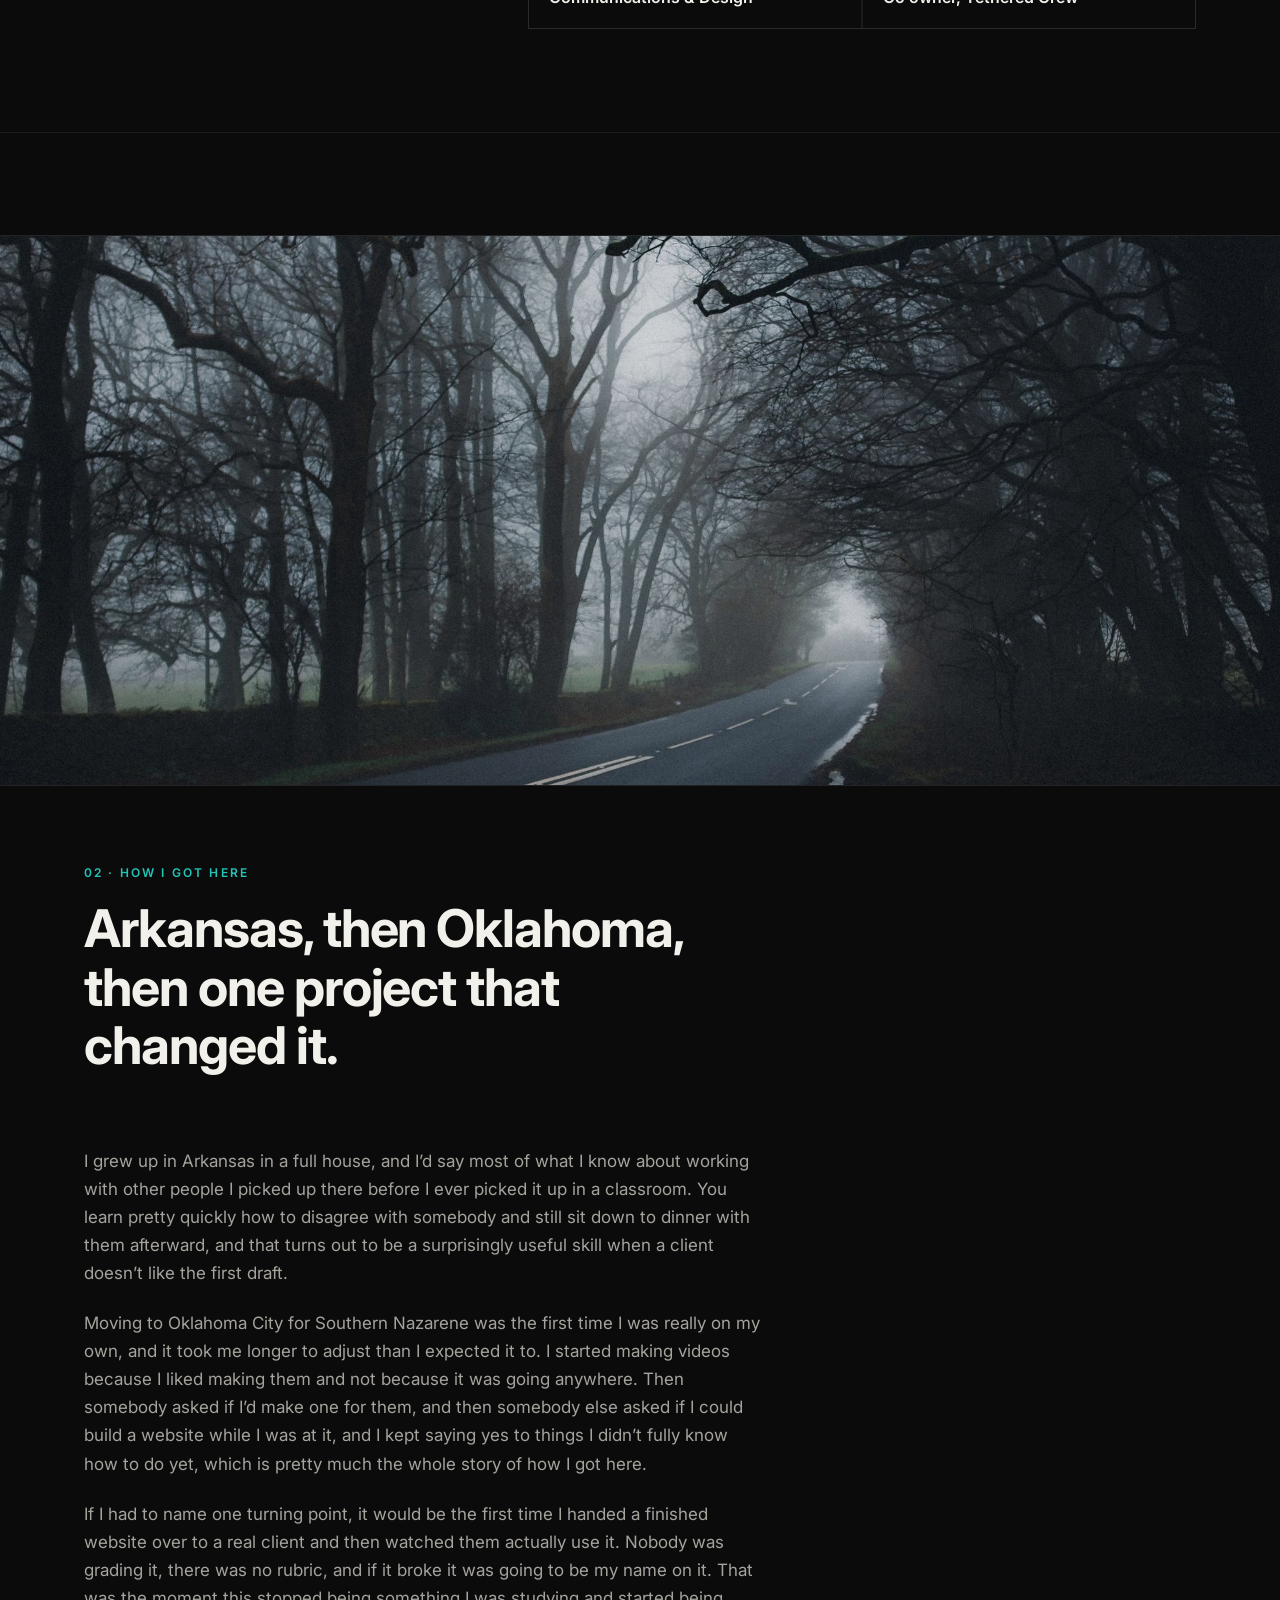
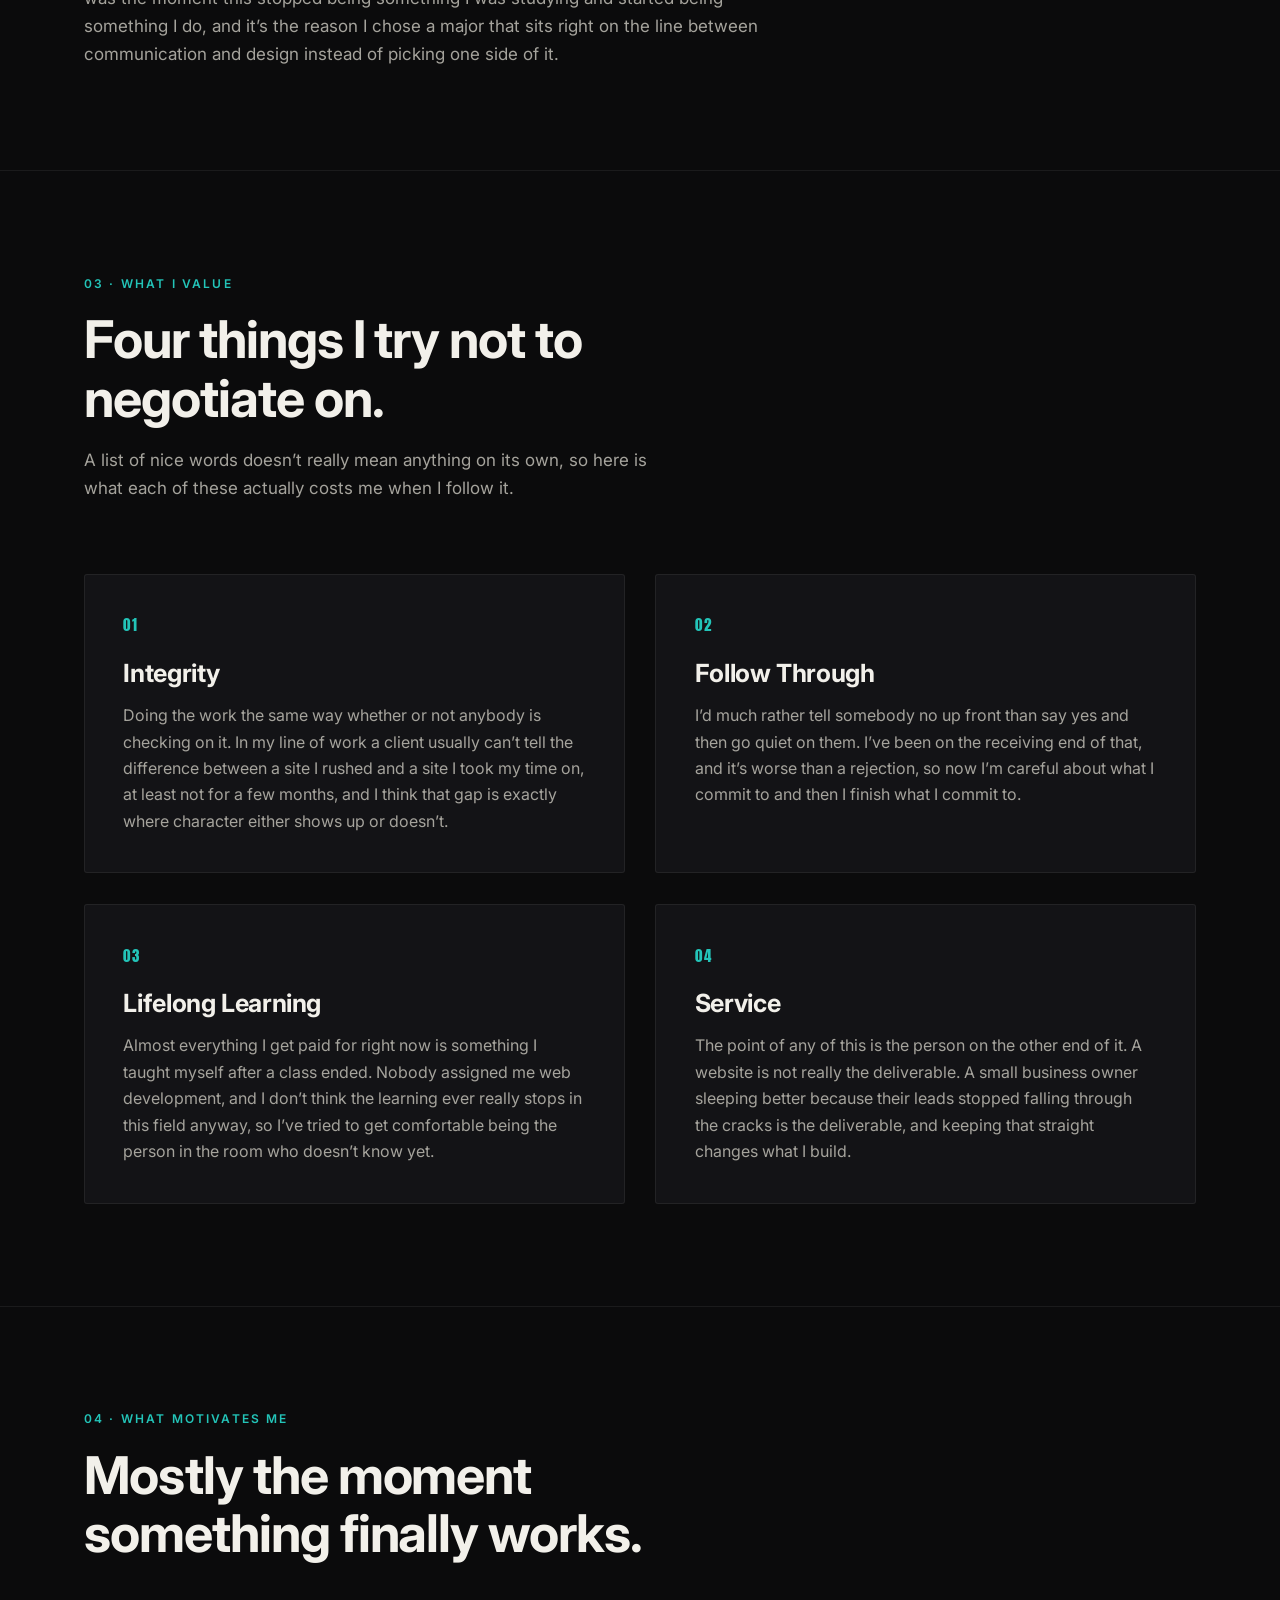
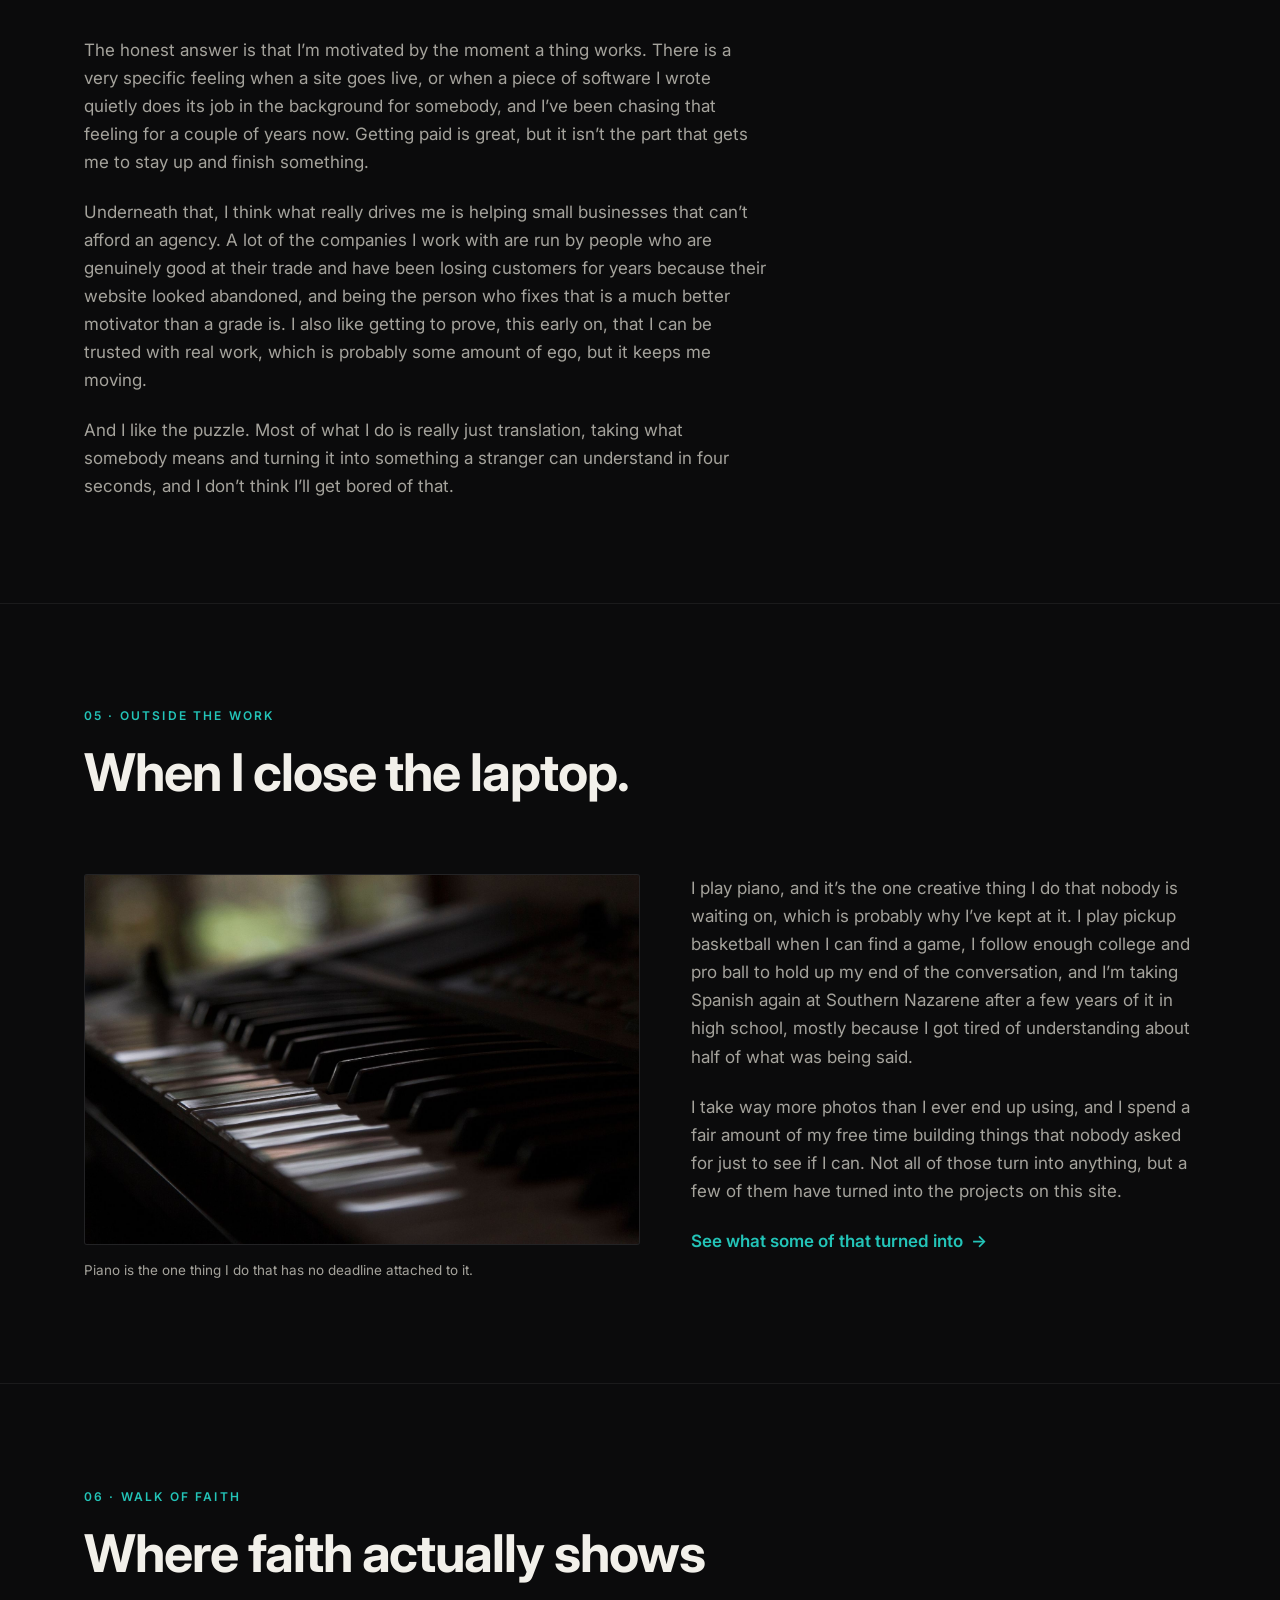
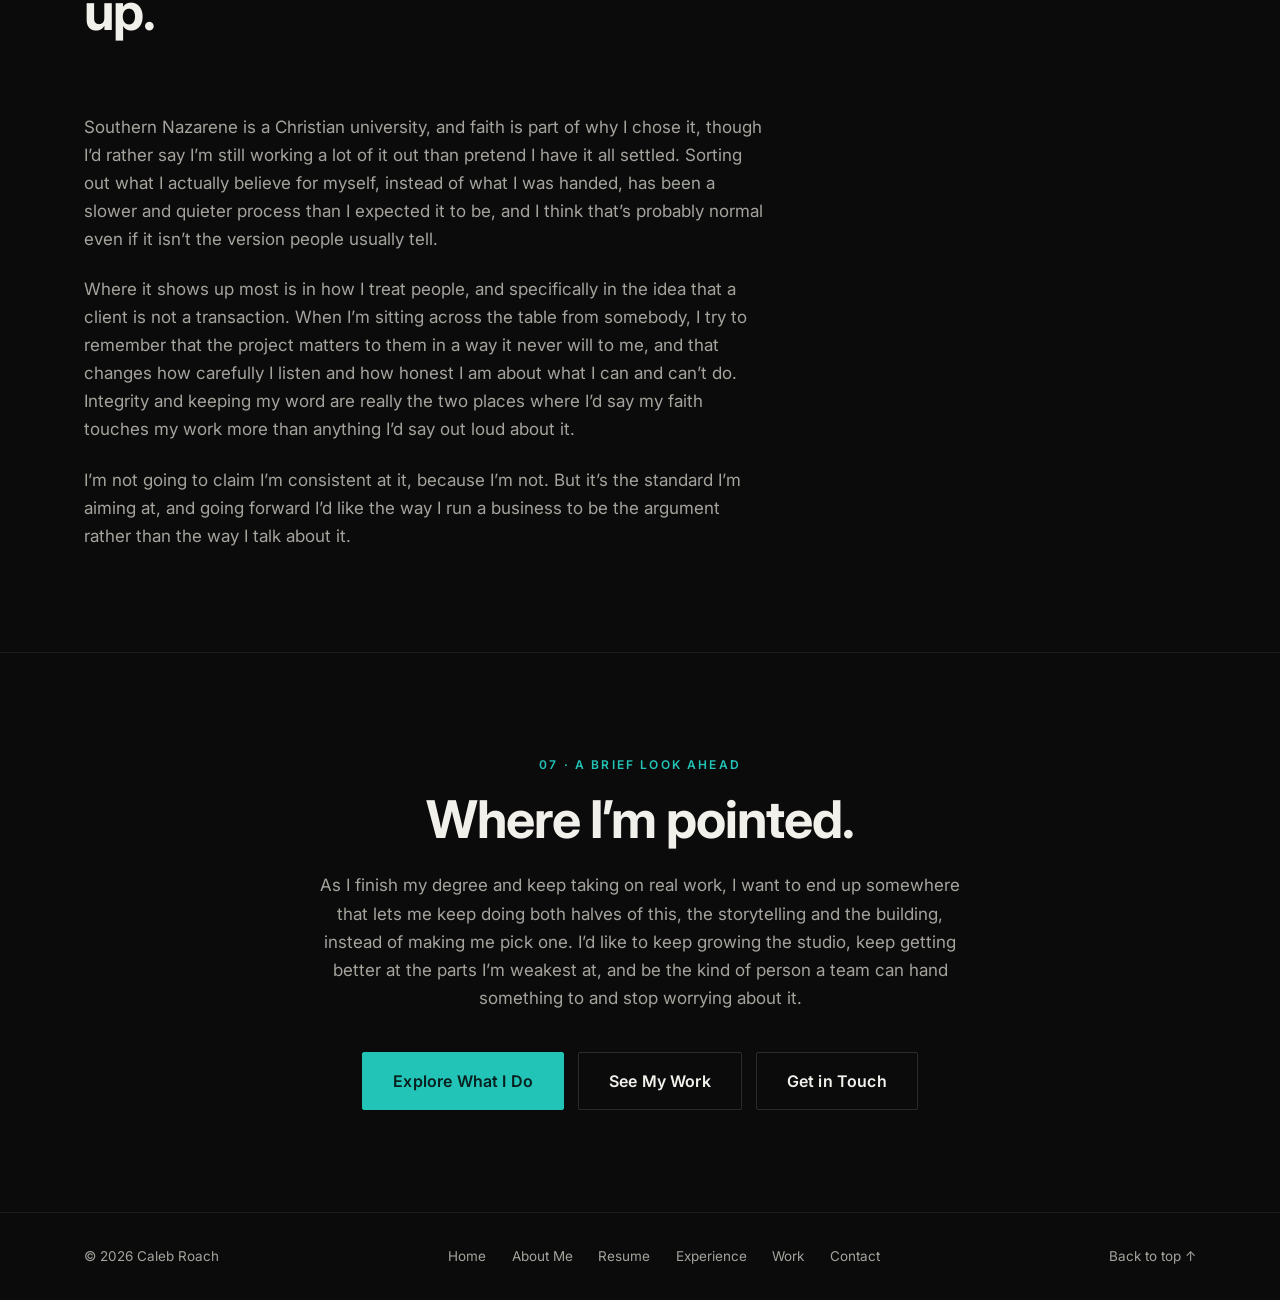
==== commit 8a848153: "Add the Projects & Experience page for the Week 5 brief Class projects with the real submitted work," ====
--- a/about.html
+++ b/about.html
@@ -44,6 +44,7 @@
         <li><a href="index.html">Home</a></li>
         <li><a href="about.html" aria-current="page">About Me</a></li>
         <li><a href="resume.html">Resume</a></li>
+        <li><a href="experience.html">Experience</a></li>
         <li><a href="index.html#what-i-do">What I Do</a></li>
         <li><a href="index.html#work">Work</a></li>
         <li><a class="btn btn--sm" href="index.html#contact">Contact Me</a></li>
@@ -400,6 +401,7 @@
       <a href="index.html">Home</a>
       <a href="about.html">About Me</a>
       <a href="resume.html">Resume</a>
+      <a href="experience.html">Experience</a>
       <a href="index.html#work">Work</a>
       <a href="index.html#contact">Contact</a>
     </nav>
--- a/assets/css/style.css
+++ b/assets/css/style.css
@@ -808,6 +808,140 @@
   max-width:56ch;
 }
 
+/* =========================================================
+   EXPERIENCE PAGE  (experience.html only)
+   Class projects, work experience, awards. Reuses .page-head,
+   .section-head, .tags, .entry__bullets and .ahead from above.
+   ========================================================= */
+
+/* ---- 01 class projects ---- */
+
+.cp{ padding-block:var(--gap); border-bottom:1px solid var(--line-soft); }
+
+.cp__list{ display:flex; flex-direction:column; gap:clamp(56px, 8vw, 112px); }
+
+.cp__item{
+  display:grid; grid-template-columns:1.1fr 1fr;
+  gap:clamp(28px, 4vw, 60px);
+  align-items:start;
+}
+.cp__item:nth-child(even){ grid-template-columns:1fr 1.1fr; }
+.cp__item:nth-child(even) .cp__media{ order:2; }
+
+.cp__media{ position:sticky; top:calc(var(--header-h) + 24px); }
+.cp__media a{
+  display:block; overflow:hidden;
+  border:1px solid var(--line-soft); border-radius:3px;
+  background:var(--ink-2);
+}
+.cp__media img{ width:100%; transition:transform .6s var(--ease); }
+.cp__media a:hover img{ transform:scale(1.02); }
+.cp__media--tall{ max-width:460px; }
+.cp__item:nth-child(even) .cp__media--tall{ justify-self:end; }
+.cp__media figcaption{
+  font-size:13.5px; color:var(--bone-dim);
+  margin-top:12px;
+}
+
+.cp__body h3{
+  font-size:clamp(23px, 2.6vw, 32px); font-weight:700;
+  letter-spacing:-.02em; line-height:1.15;
+  margin-bottom:22px;
+}
+.cp__body > p{ color:var(--bone-dim); margin-bottom:18px; max-width:60ch; }
+
+.cp__meta{
+  display:grid; grid-template-columns:repeat(2, 1fr);
+  gap:1px; background:var(--line-soft);
+  border:1px solid var(--line-soft); border-radius:3px;
+  overflow:hidden;
+  margin-bottom:24px;
+}
+.cp__meta li{
+  background:var(--ink-2); padding:12px 16px;
+  display:flex; flex-direction:column; gap:3px; min-width:0;
+}
+.cp__meta span, .cp__outcome b, .cp__learned b{
+  font-size:11px; font-weight:600;
+  letter-spacing:.14em; text-transform:uppercase;
+  color:var(--accent);
+}
+.cp__meta b{ font-size:14.5px; font-weight:600; }
+
+.cp__body .tags{ margin:6px 0 24px; }
+
+.cp__outcome, .cp__learned{
+  font-size:15.5px; color:var(--bone-dim);
+  padding:14px 0 0; margin-top:14px;
+  border-top:1px solid var(--line-soft);
+  max-width:60ch;
+}
+.cp__outcome b, .cp__learned b{ display:block; margin-bottom:4px; }
+
+/* ---- 02 work experience ---- */
+
+.jobs{ padding-block:var(--gap); border-bottom:1px solid var(--line-soft); }
+
+.job{
+  display:grid; grid-template-columns:.8fr 1.2fr;
+  gap:clamp(24px, 4vw, 64px);
+  padding-block:clamp(28px, 4vw, 44px);
+  border-top:1px solid var(--line);
+}
+.job:last-child{ border-bottom:1px solid var(--line); }
+
+.job__dates{
+  font-size:13px; color:var(--bone-dim);
+  font-variant-numeric:tabular-nums;
+  margin-bottom:8px;
+}
+.job__title{
+  font-size:clamp(20px, 2.1vw, 24px); font-weight:700;
+  letter-spacing:-.015em; line-height:1.2;
+}
+.job__org{ font-size:14.5px; color:var(--accent); margin-top:6px; }
+
+.job__proof{ margin-top:22px; max-width:420px; }
+.job__proof img, .job__proof > a{
+  display:block; border:1px solid var(--line-soft); border-radius:3px;
+}
+.job__proof figcaption{ font-size:13.5px; color:var(--bone-dim); margin-top:10px; }
+
+.job__summary{ color:var(--bone); font-size:17.5px; margin-bottom:22px; max-width:60ch; }
+.job__sub{
+  font-size:11px; font-weight:600;
+  letter-spacing:.14em; text-transform:uppercase;
+  color:var(--bone-dim);
+  margin:0 0 12px;
+}
+.job__main .entry__bullets{ margin-bottom:24px; }
+.job__main .entry__bullets:last-child{ margin-bottom:0; }
+
+/* ---- 03 awards ---- */
+
+.awards{ padding-block:var(--gap); border-bottom:1px solid var(--line-soft); }
+
+.award__grid{
+  display:grid; grid-template-columns:repeat(2, 1fr);
+  gap:1px; background:var(--line-soft);
+  border:1px solid var(--line-soft); border-radius:3px;
+  overflow:hidden;
+}
+.award{
+  background:var(--ink-2);
+  padding:clamp(22px, 3vw, 32px);
+}
+.award__kind{
+  display:inline-block;
+  font-size:11px; font-weight:600;
+  letter-spacing:.14em; text-transform:uppercase;
+  color:var(--accent);
+  margin-bottom:12px;
+}
+.award h3{ font-size:20px; font-weight:700; letter-spacing:-.015em; line-height:1.25; }
+.award__org{ font-size:14px; color:var(--bone); opacity:.8; margin:6px 0 12px; }
+.award p:last-child{ color:var(--bone-dim); font-size:15.5px; }
+
 /* ---------------- footer ---------------- */
 
 .foot{
@@ -839,9 +973,10 @@
    Responsive
    ========================================================= */
 
-/* Six nav items no longer fit beside the brand below this width,
-   so the menu collapses earlier than the rest of the phone layout. */
-@media (max-width: 880px){
+/* Seven nav items no longer fit beside the brand below ~915px
+   (a link starts wrapping onto two lines), so the menu collapses
+   earlier than the rest of the phone layout. */
+@media (max-width: 940px){
   .nav__toggle{ display:inline-flex; }
 
   .nav__menu{
@@ -874,6 +1009,12 @@
   .project,
   .project:nth-child(even){ grid-template-columns:1fr; }
   .project:nth-child(even) .project__media{ order:0; }
+  .cp__item,
+  .cp__item:nth-child(even){ grid-template-columns:1fr; }
+  .cp__item:nth-child(even) .cp__media{ order:0; }
+  .cp__media{ position:static; }
+  .cp__item:nth-child(even) .cp__media--tall{ justify-self:start; }
+  .job{ grid-template-columns:1fr; }
   .hero__location{ display:none; }
 }
 
@@ -883,6 +1024,8 @@
   .dl .btn{ width:100%; justify-content:center; }
   .entry{ padding-left:16px; }
   .entry__head{ flex-direction:column; align-items:flex-start; gap:2px; }
+  .cp__meta{ grid-template-columns:1fr; }
+  .award__grid{ grid-template-columns:1fr; }
 
   .hero{ min-height:auto; padding-top:clamp(72px, 18vw, 120px); }
   .hero__tagline{ max-width:none; }
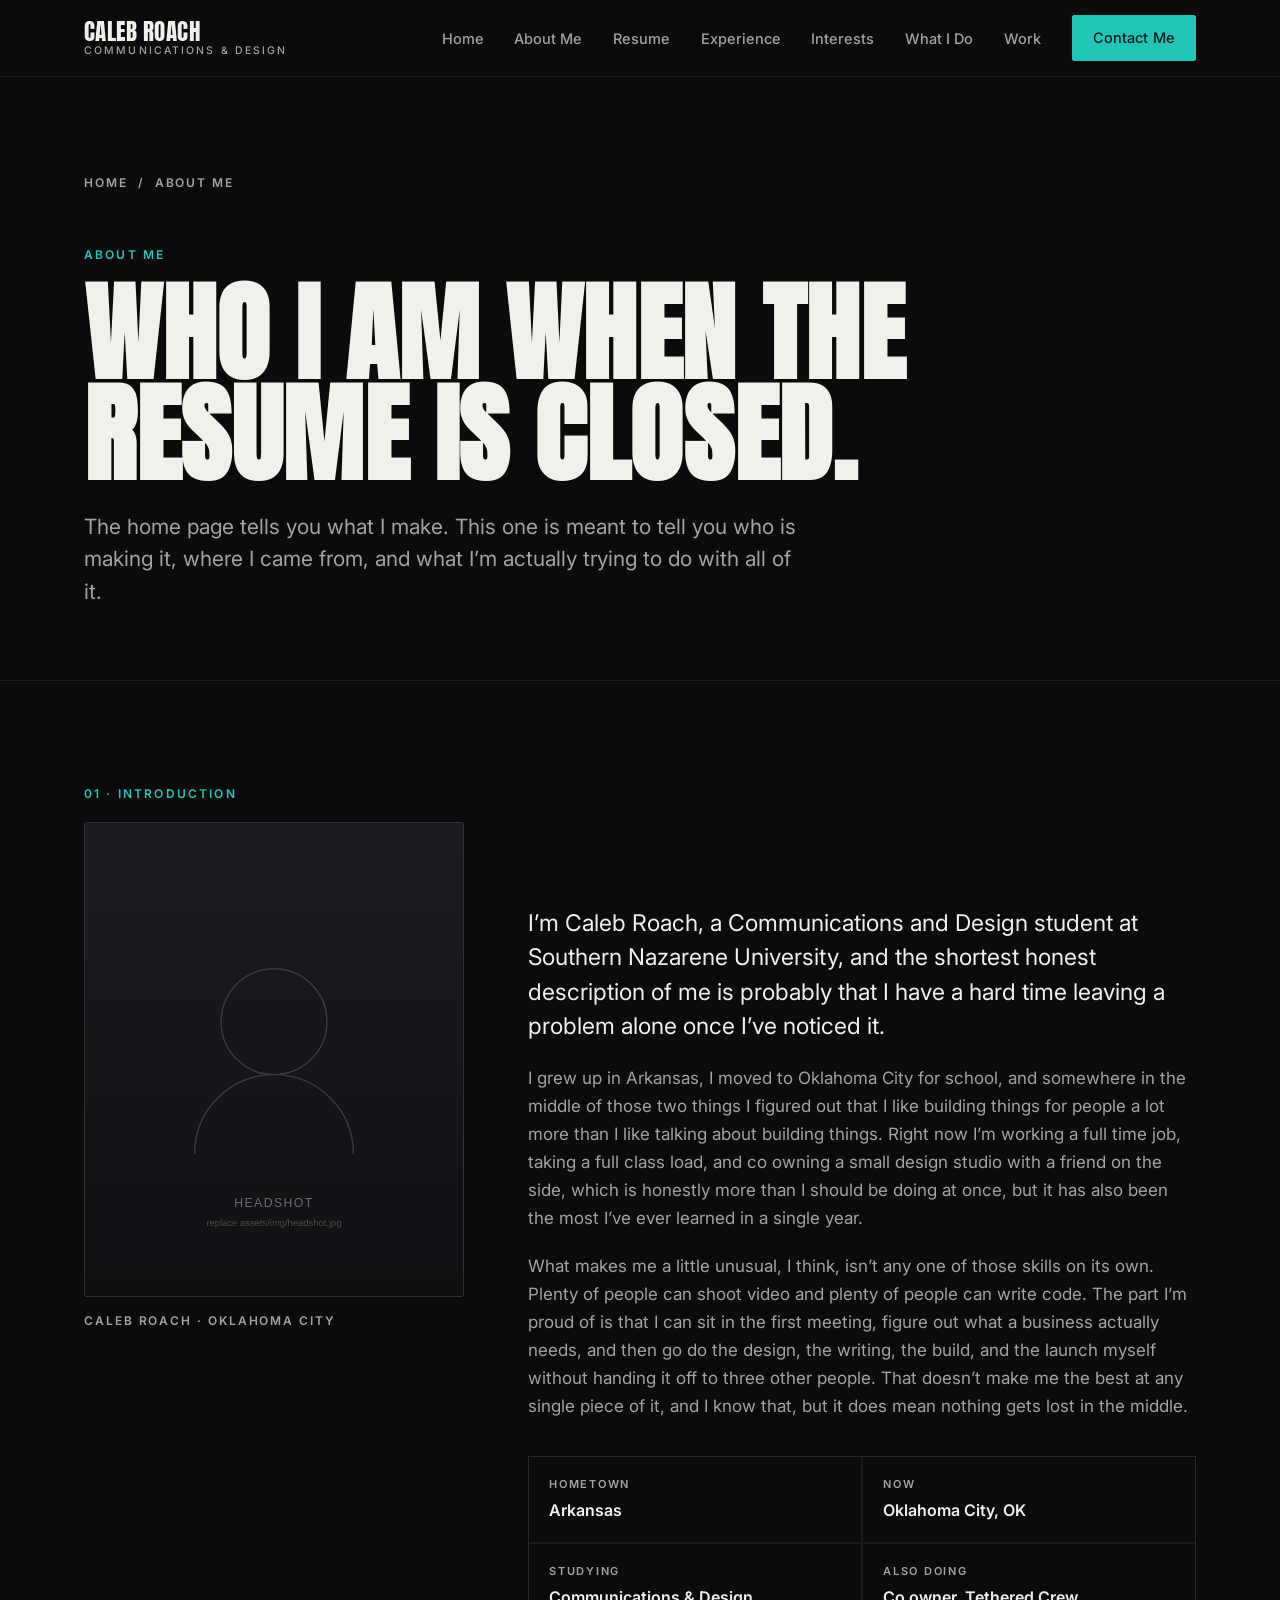
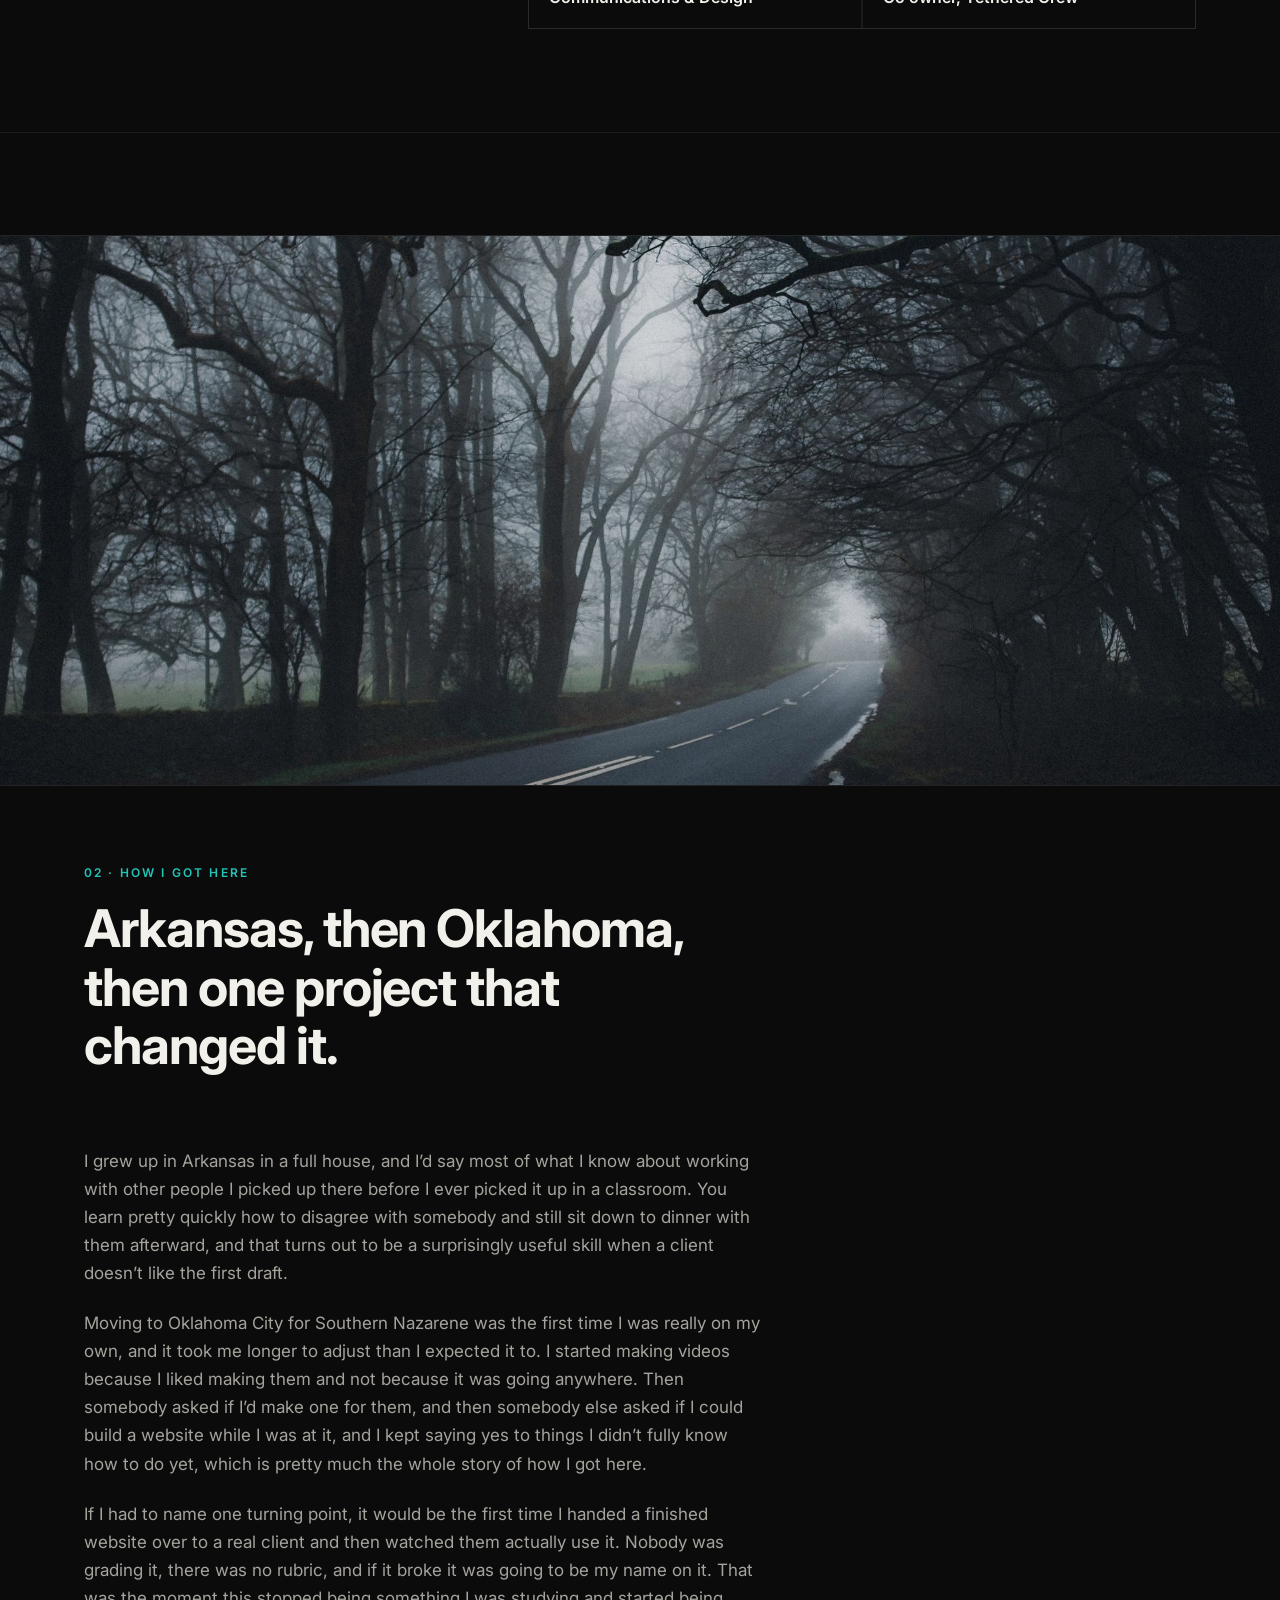
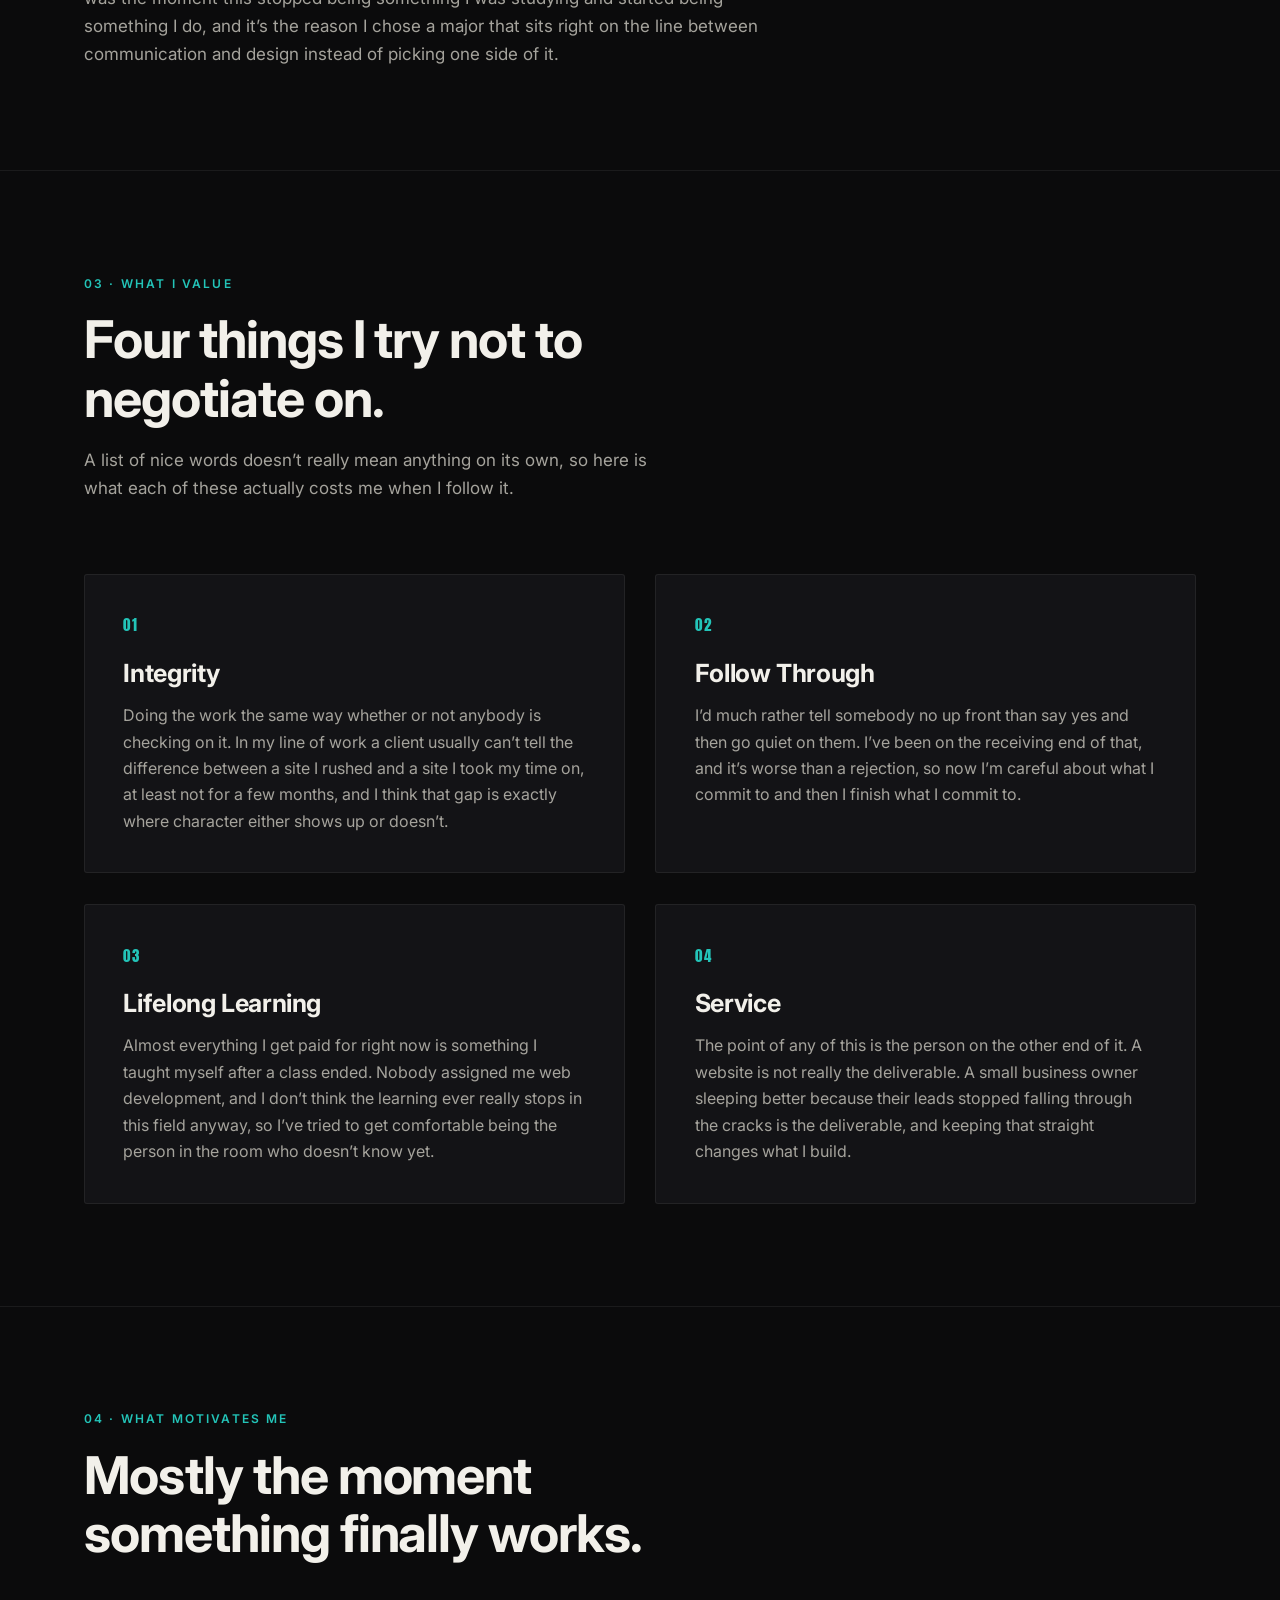
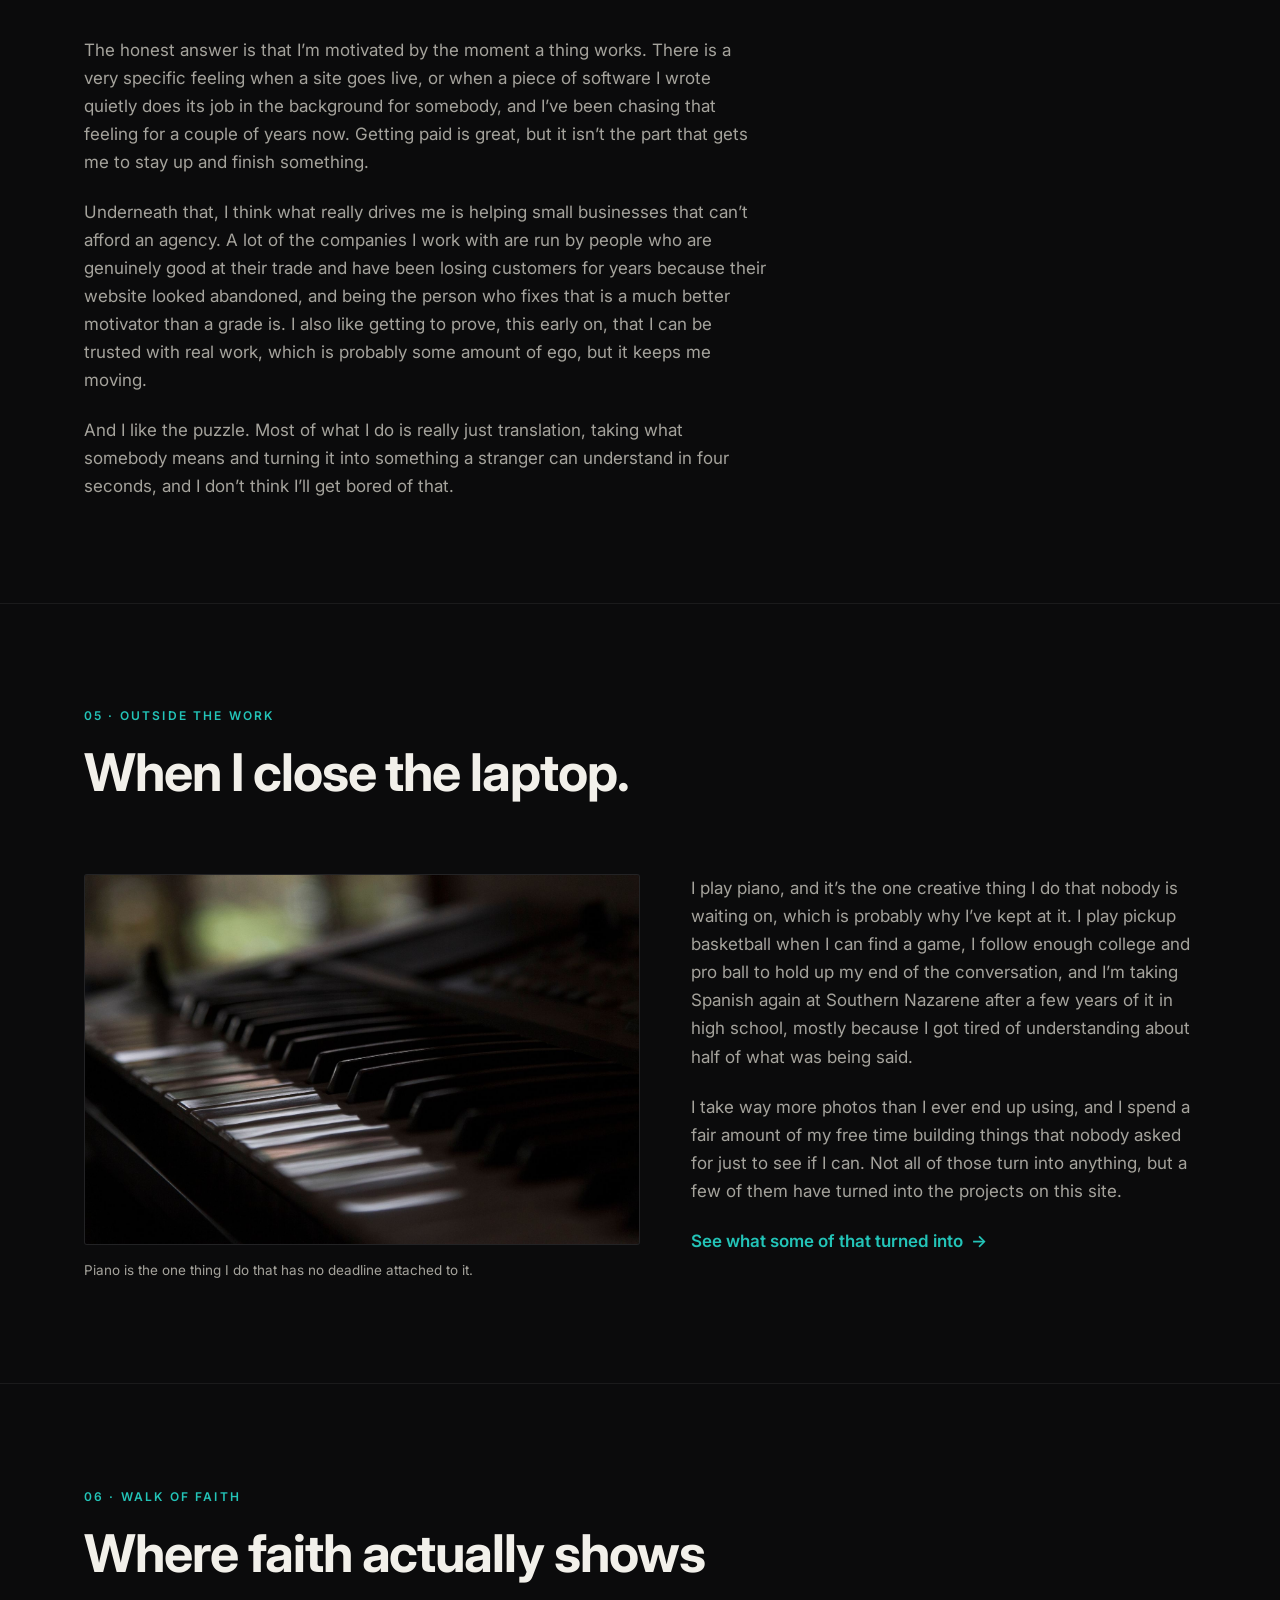
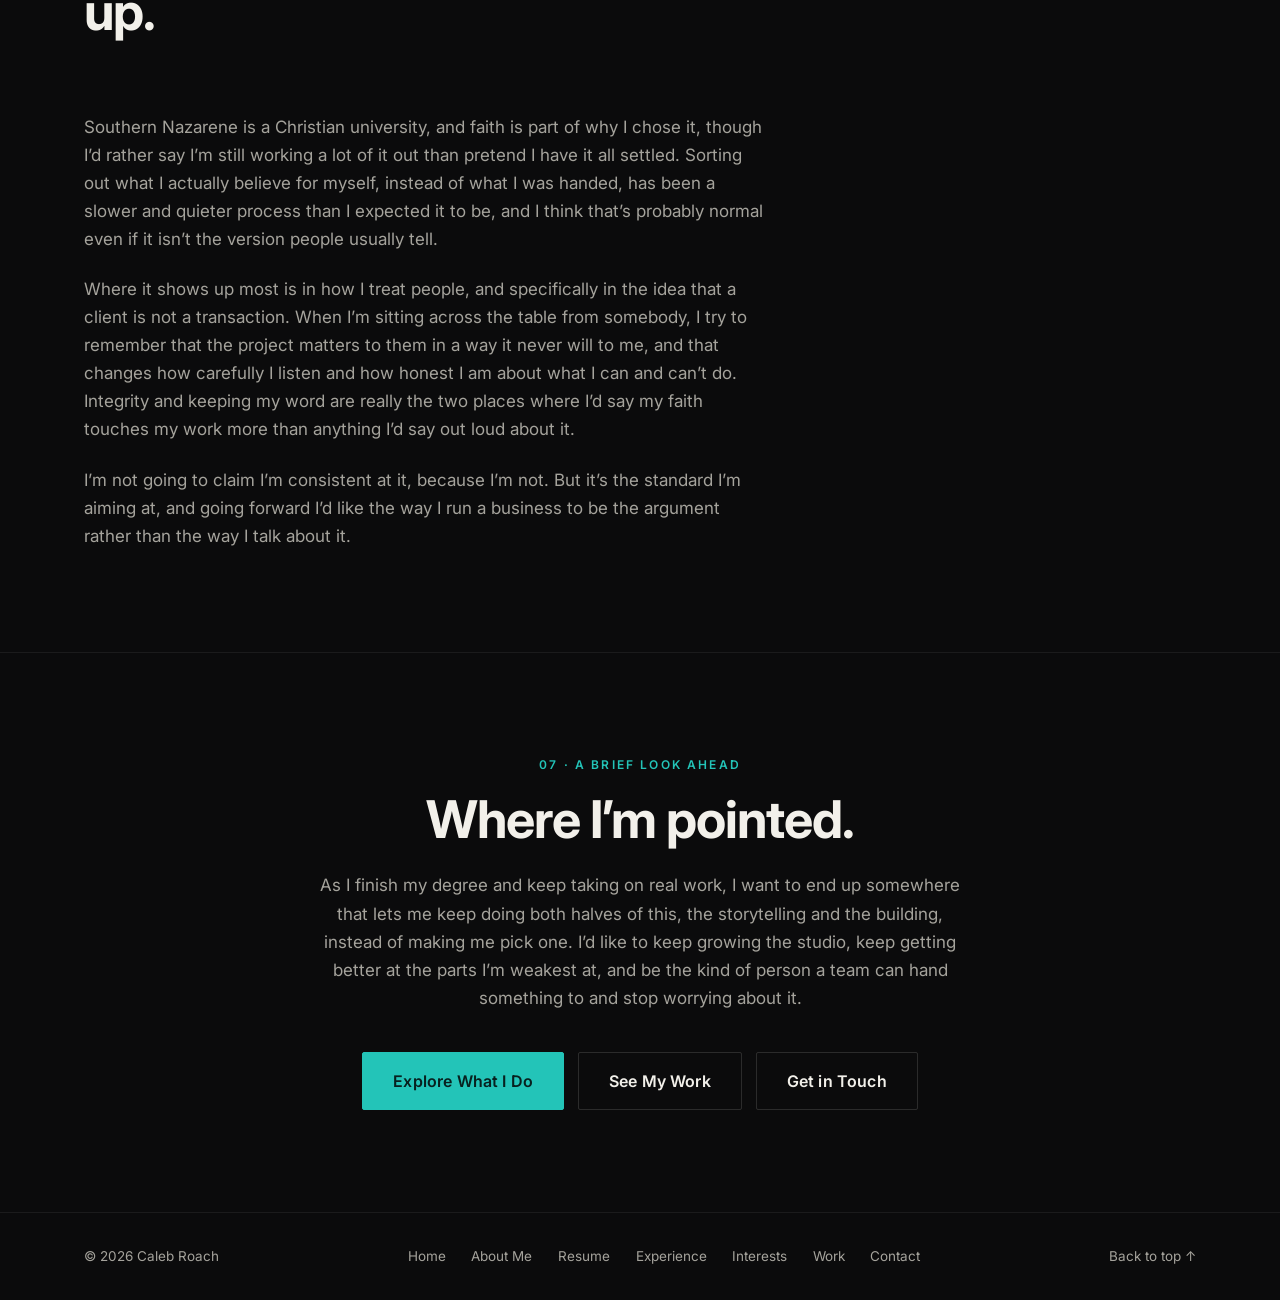
==== commit 9303e5ce: "Add the Interests page for the Week 6 brief Professional interests, affiliations and memberships, an" ====
--- a/about.html
+++ b/about.html
@@ -45,6 +45,7 @@
         <li><a href="about.html" aria-current="page">About Me</a></li>
         <li><a href="resume.html">Resume</a></li>
         <li><a href="experience.html">Experience</a></li>
+        <li><a href="interests.html">Interests</a></li>
         <li><a href="index.html#what-i-do">What I Do</a></li>
         <li><a href="index.html#work">Work</a></li>
         <li><a class="btn btn--sm" href="index.html#contact">Contact Me</a></li>
@@ -402,6 +403,7 @@
       <a href="about.html">About Me</a>
       <a href="resume.html">Resume</a>
       <a href="experience.html">Experience</a>
+      <a href="interests.html">Interests</a>
       <a href="index.html#work">Work</a>
       <a href="index.html#contact">Contact</a>
     </nav>
--- a/assets/css/style.css
+++ b/assets/css/style.css
@@ -941,6 +941,70 @@
 .award h3{ font-size:20px; font-weight:700; letter-spacing:-.015em; line-height:1.25; }
 .award__org{ font-size:14px; color:var(--bone); opacity:.8; margin:6px 0 12px; }
 .award p:last-child{ color:var(--bone-dim); font-size:15.5px; }
+/* an odd count would leave an empty cell, so the last card spans both */
+.award:last-child:nth-child(odd){ grid-column:1 / -1; }
+
+/* =========================================================
+   INTERESTS PAGE  (interests.html only)
+   Professional interests, affiliations, hobbies. Reuses
+   .page-head, .section-head, .values__grid, .value, .job,
+   .entry__bullets and .ahead from above.
+   ========================================================= */
+
+/* ---- 01 professional interests ---- */
+
+.pi{ padding-block:var(--gap); border-bottom:1px solid var(--line-soft); }
+.pi__goal{ margin-top:clamp(44px, 6vw, 72px); }
+
+/* ---- 02 affiliations ---- */
+
+.aff{ padding-block:var(--gap); border-bottom:1px solid var(--line-soft); }
+.aff__kind{
+  display:inline-block;
+  font-size:11px; font-weight:600;
+  letter-spacing:.14em; text-transform:uppercase;
+  color:var(--bone-dim);
+  margin-top:16px;
+}
+.aff .job__summary:last-child{ margin-bottom:0; }
+
+/* ---- 03 hobbies ---- */
+
+.hob{ padding-block:var(--gap); border-bottom:1px solid var(--line-soft); }
+
+.hob__grid{
+  display:grid;
+  grid-template-columns:minmax(260px, 420px) 1fr;
+  gap:clamp(32px, 5vw, 76px);
+  align-items:start;
+}
+
+.hob__photo{ position:sticky; top:calc(var(--header-h) + 24px); }
+.hob__photo img{
+  width:100%; aspect-ratio:4/5; object-fit:cover;
+  border:1px solid var(--line-soft);
+  border-radius:3px;
+  background:var(--ink-2);
+}
+.hob__photo figcaption{
+  margin-top:14px;
+  font-size:13.5px;
+  color:var(--bone-dim);
+}
+
+.hob__body .lede{ max-width:52ch; margin-bottom:clamp(28px, 4vw, 44px); }
+
+.hob__item{
+  padding-block:24px;
+  border-top:1px solid var(--line);
+}
+.hob__item:last-child{ border-bottom:1px solid var(--line); }
+.hob__item h3{
+  font-size:clamp(19px, 2vw, 22px); font-weight:700;
+  letter-spacing:-.015em; line-height:1.2;
+  margin-bottom:8px;
+}
+.hob__item p{ color:var(--bone-dim); font-size:16px; max-width:60ch; }
 
 /* ---------------- footer ---------------- */
 
@@ -973,10 +1037,10 @@
    Responsive
    ========================================================= */
 
-/* Seven nav items no longer fit beside the brand below ~915px
+/* Eight nav items no longer fit beside the brand below ~1025px
    (a link starts wrapping onto two lines), so the menu collapses
    earlier than the rest of the phone layout. */
-@media (max-width: 940px){
+@media (max-width: 1060px){
   .nav__toggle{ display:inline-flex; }
 
   .nav__menu{
@@ -1015,6 +1079,8 @@
   .cp__media{ position:static; }
   .cp__item:nth-child(even) .cp__media--tall{ justify-self:start; }
   .job{ grid-template-columns:1fr; }
+  .hob__grid{ grid-template-columns:1fr; }
+  .hob__photo{ position:static; max-width:420px; }
   .hero__location{ display:none; }
 }
 
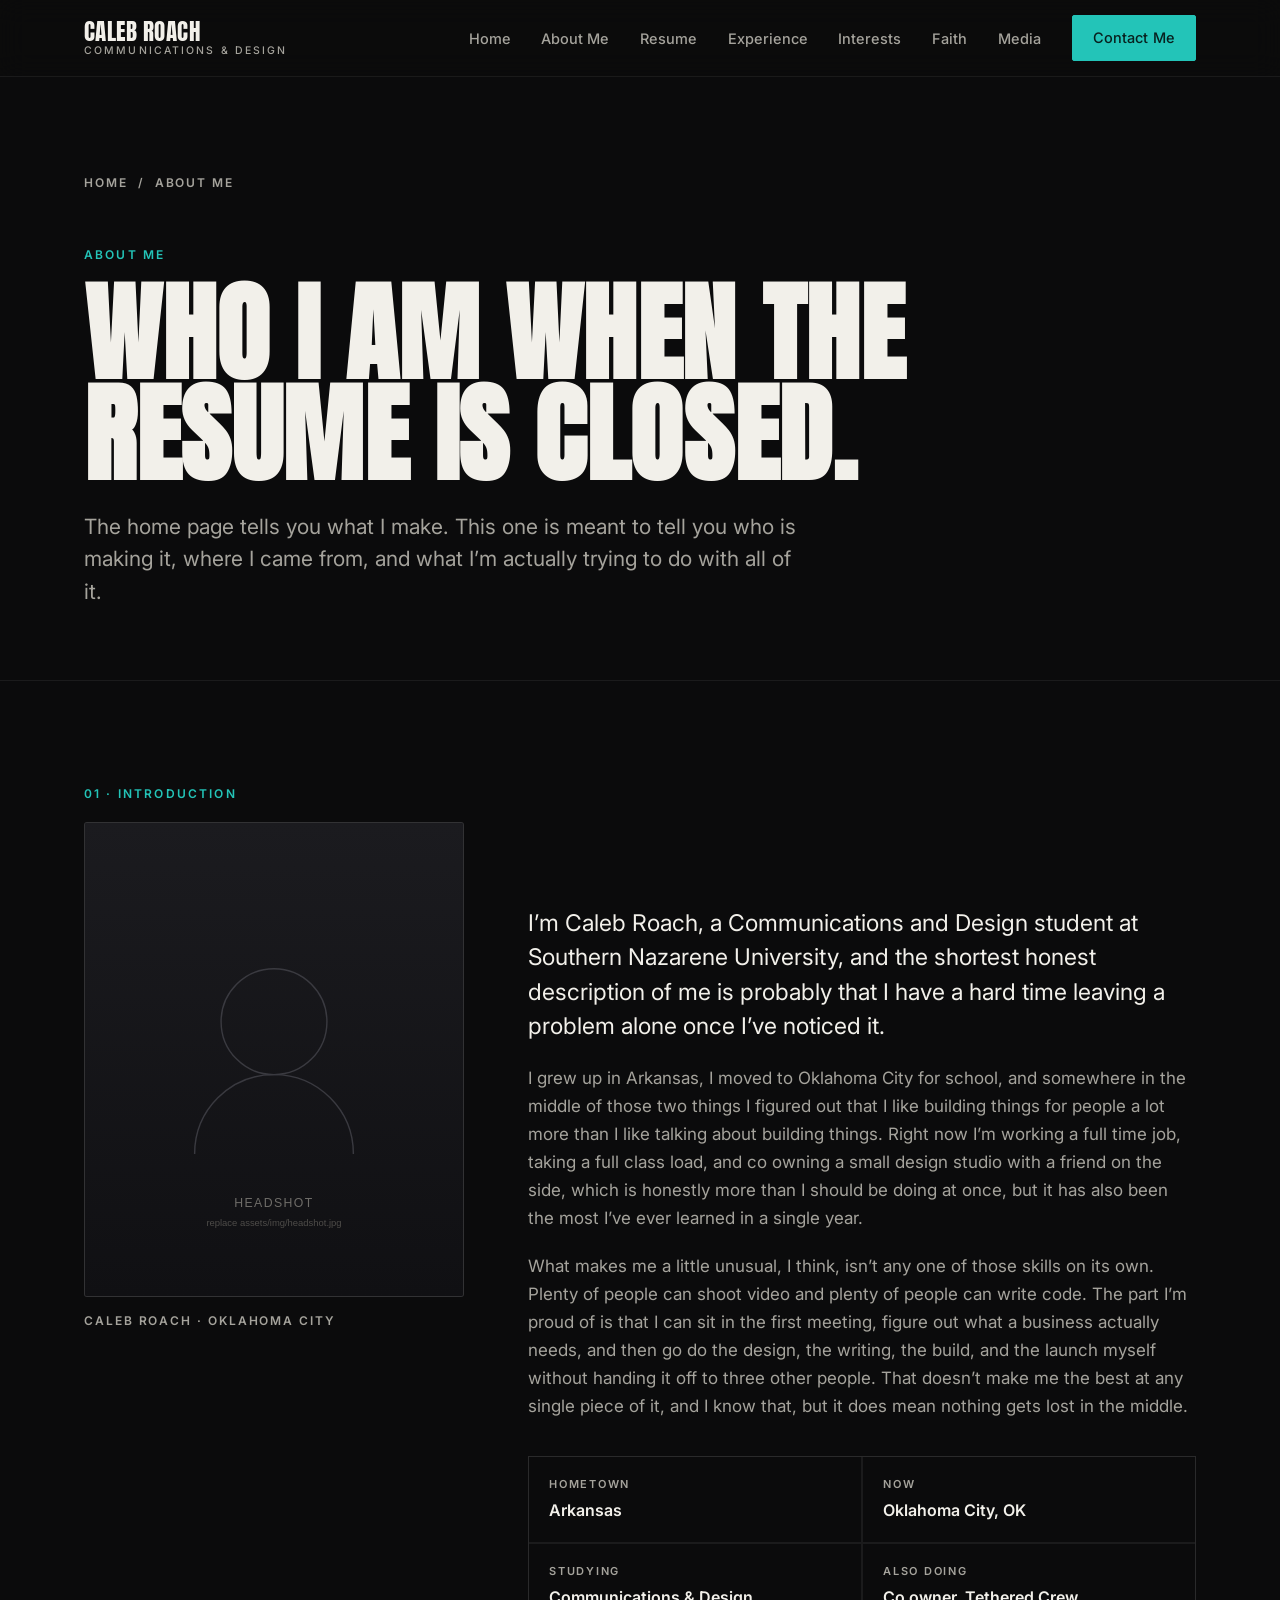
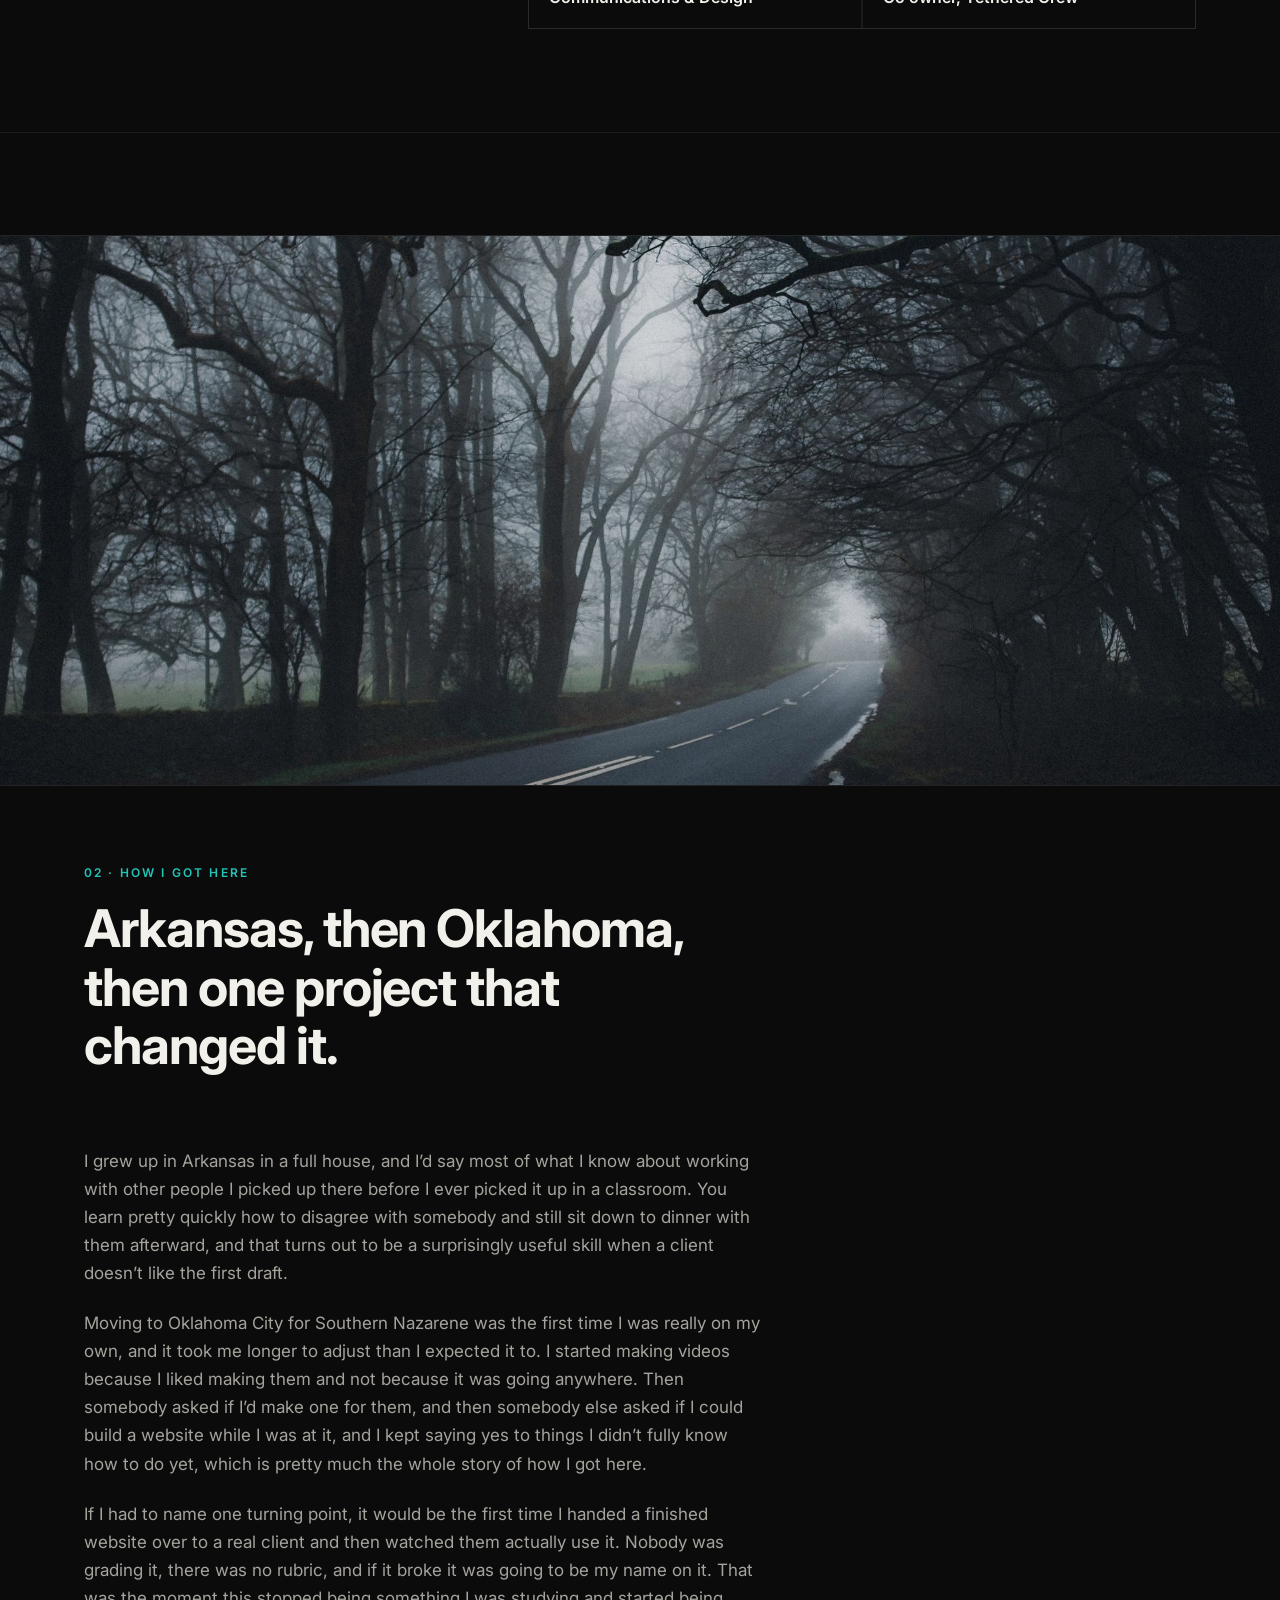
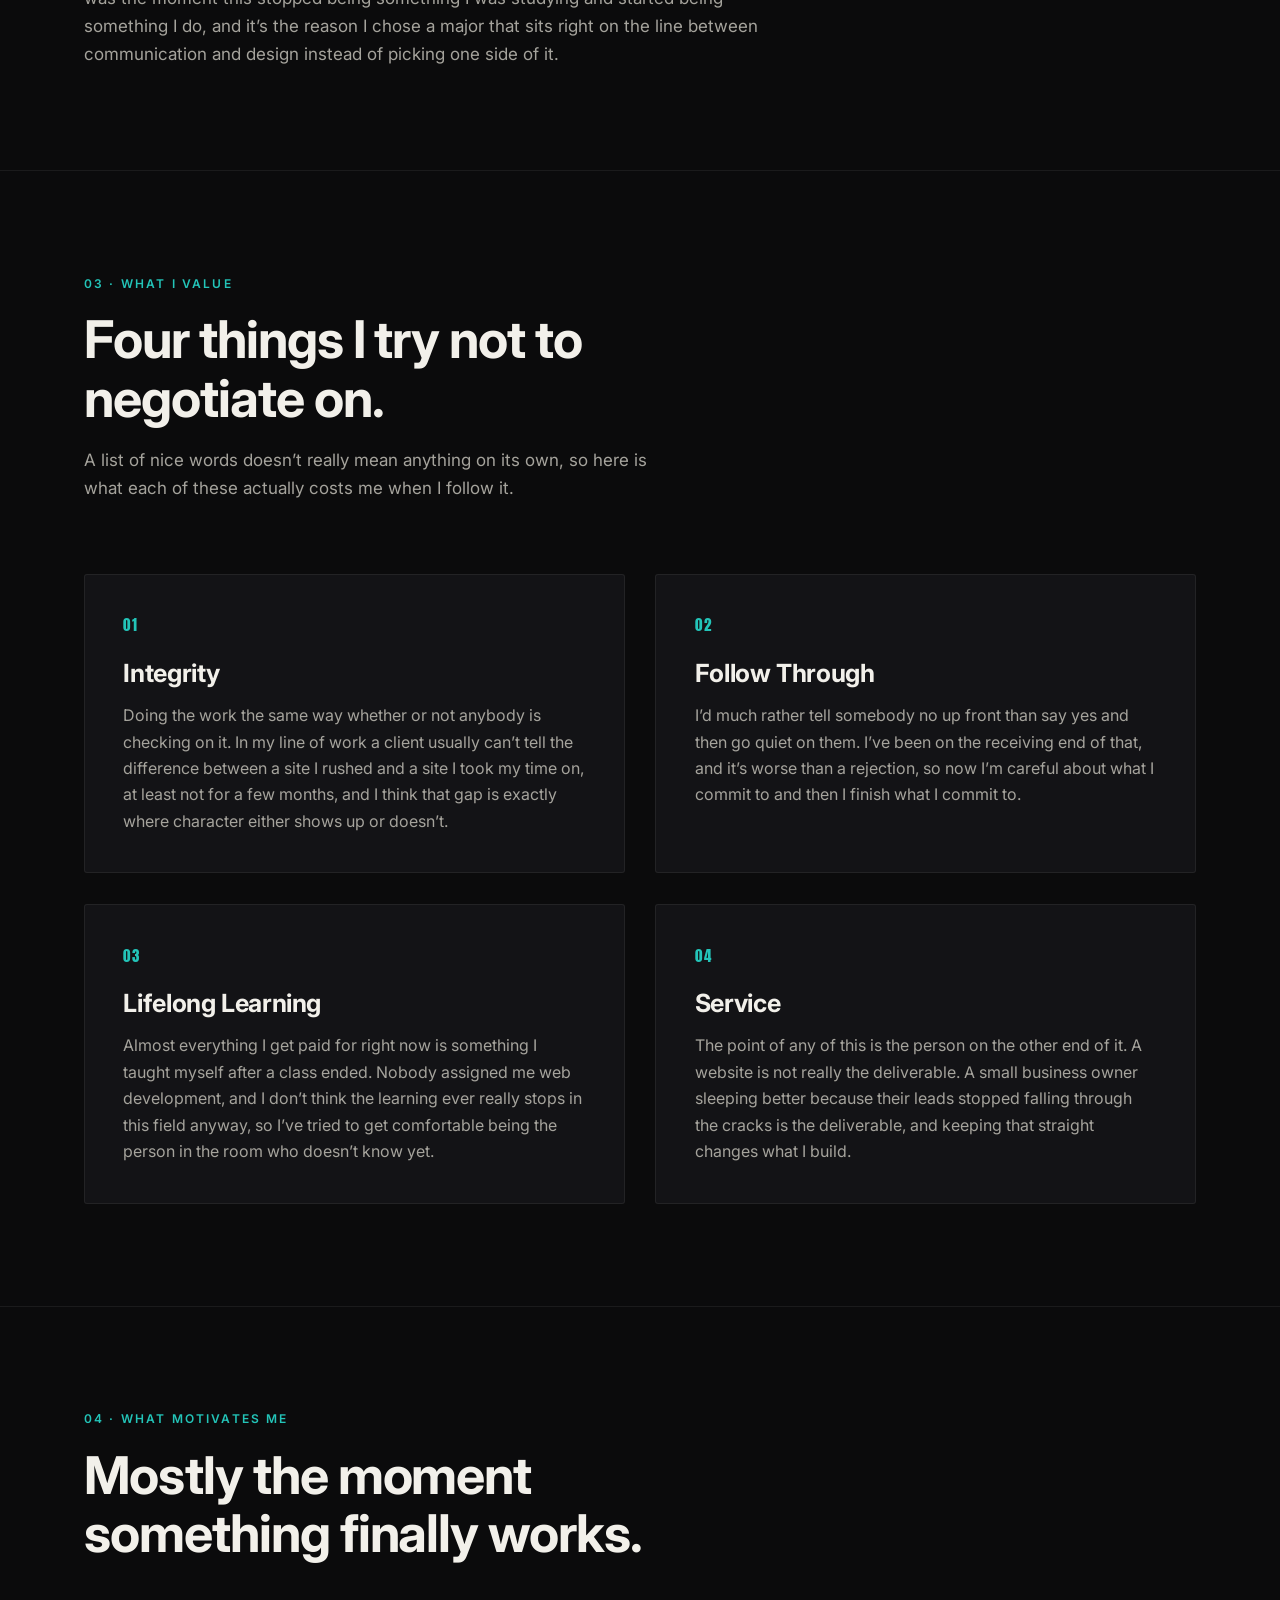
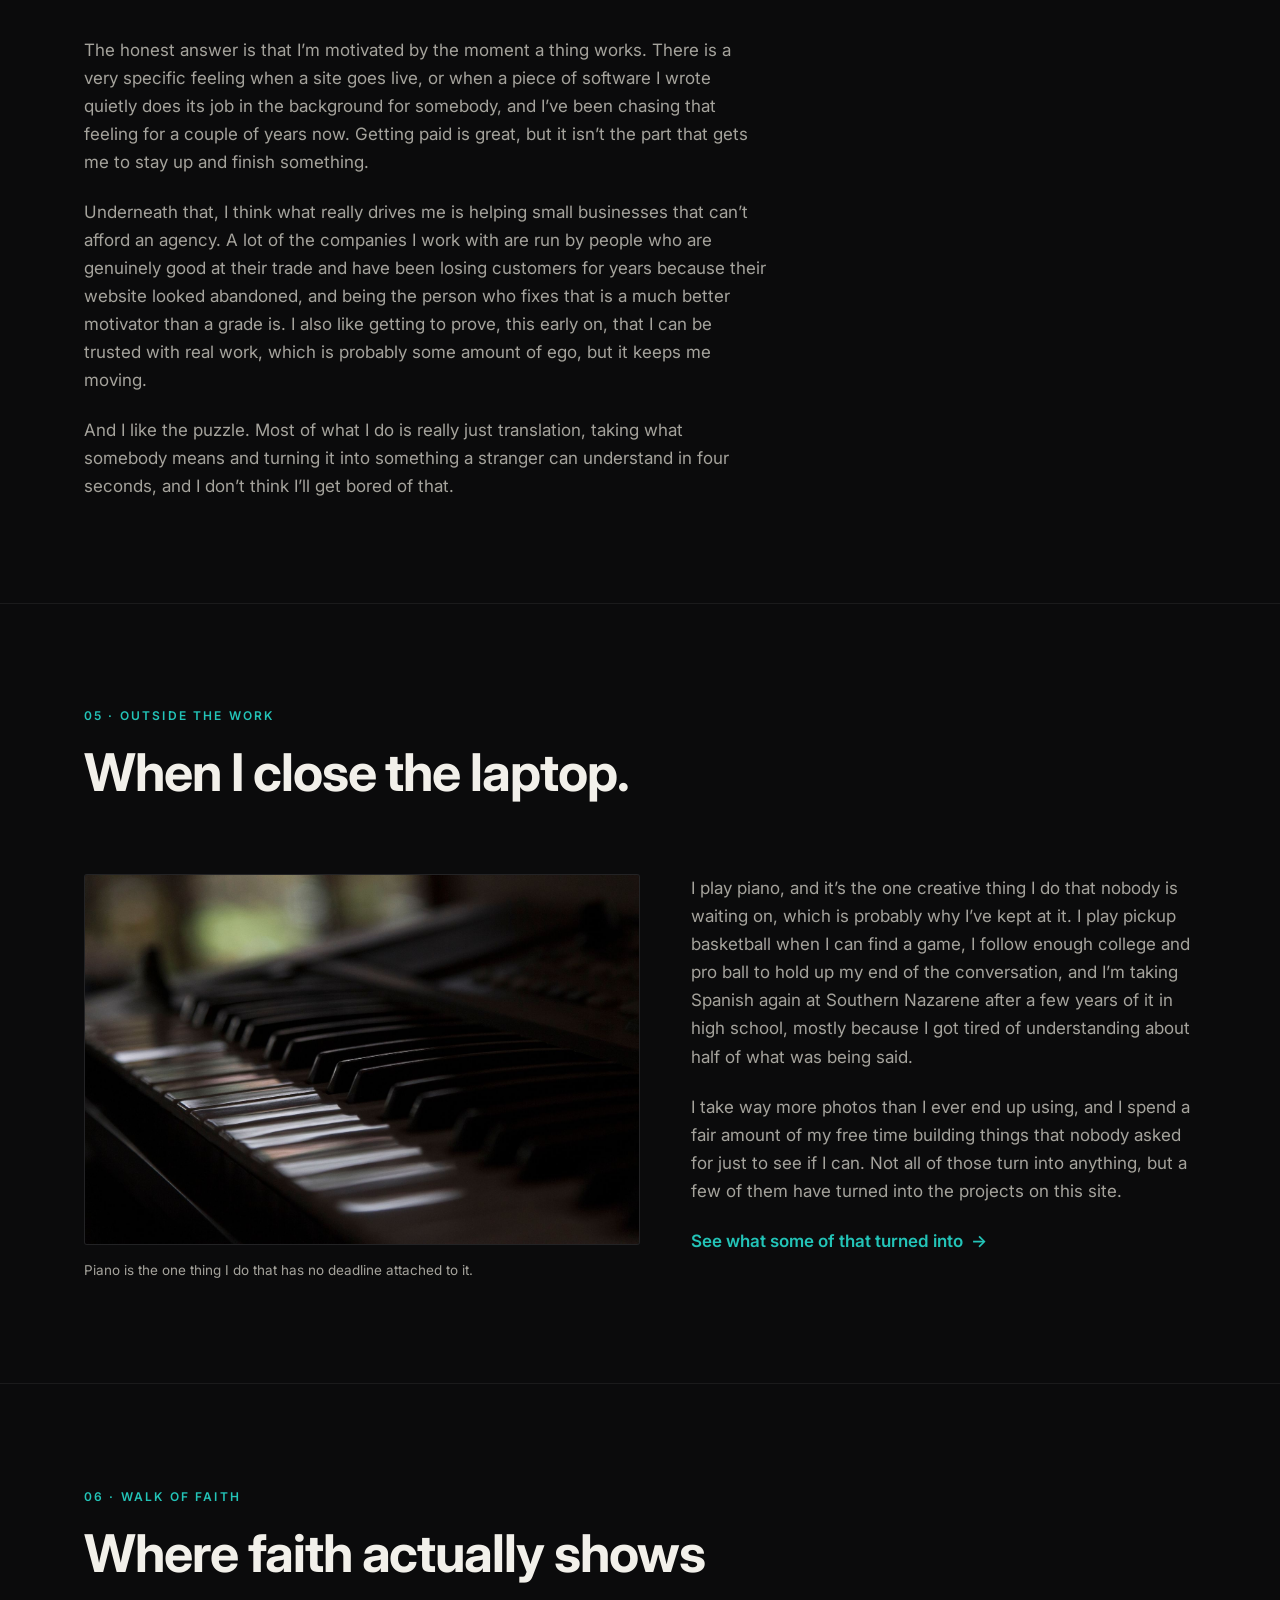
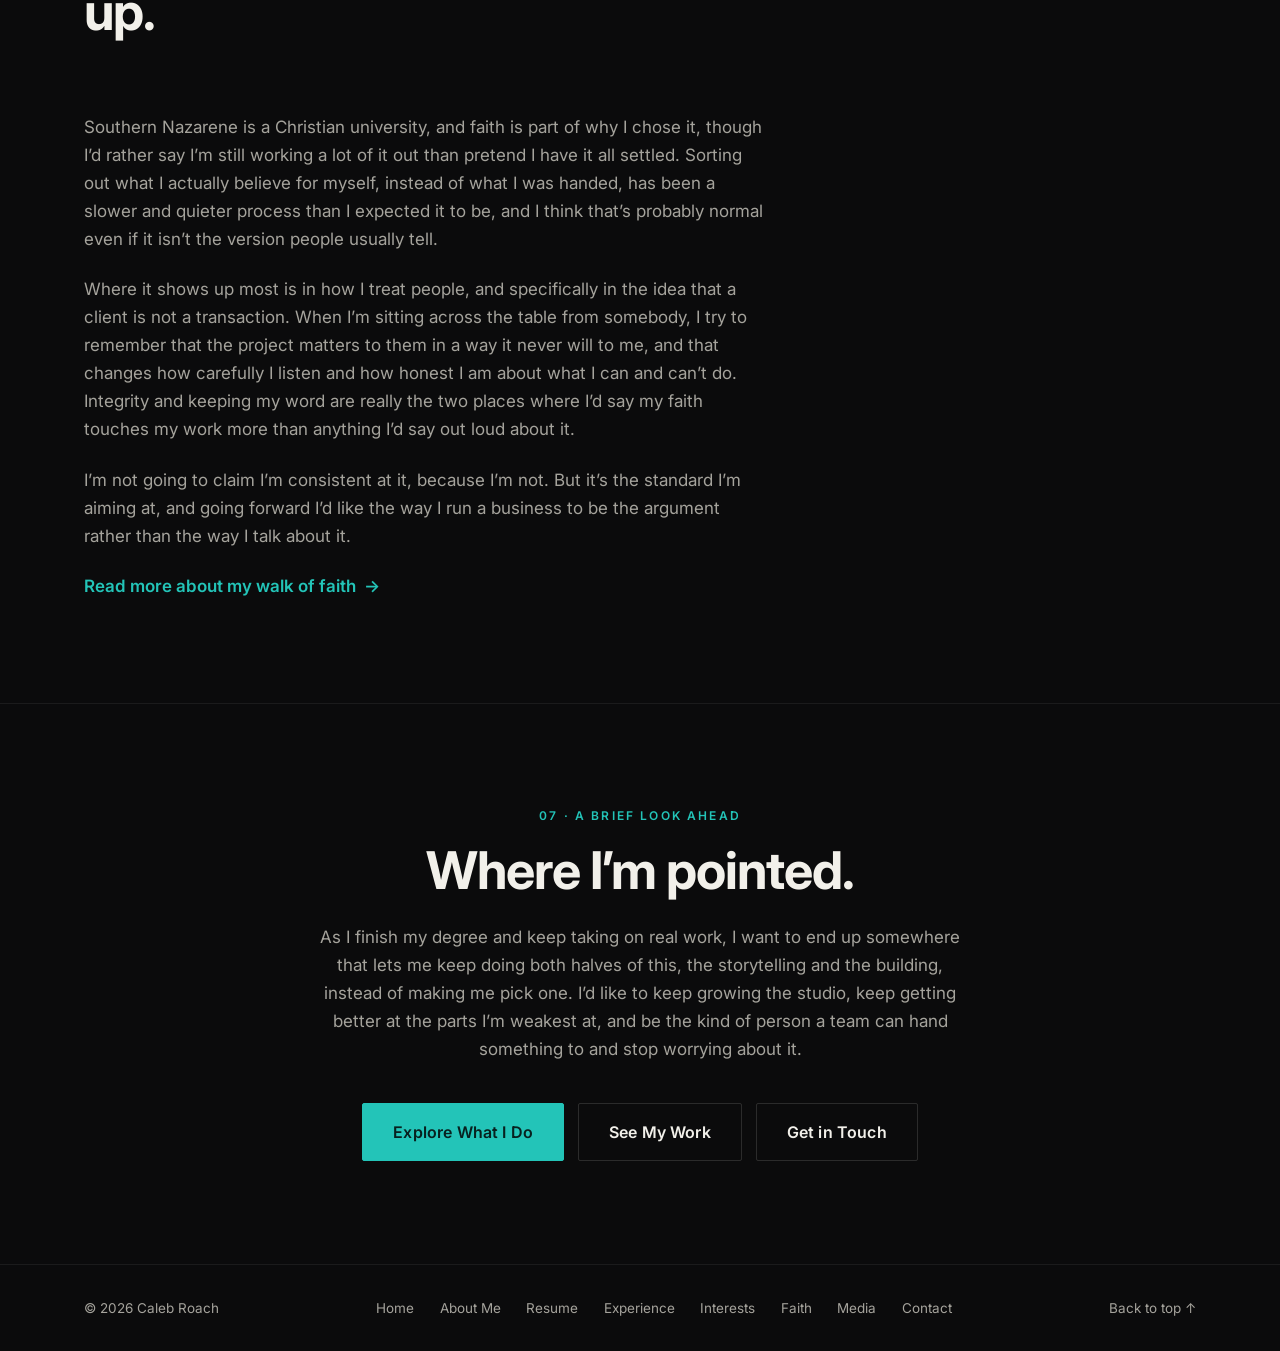
==== commit a95369b2: "Add the Faith, Media and Contact pages for the Week 7 brief Walk of Faith page, a media page with a " ====
--- a/about.html
+++ b/about.html
@@ -46,9 +46,9 @@
         <li><a href="resume.html">Resume</a></li>
         <li><a href="experience.html">Experience</a></li>
         <li><a href="interests.html">Interests</a></li>
-        <li><a href="index.html#what-i-do">What I Do</a></li>
-        <li><a href="index.html#work">Work</a></li>
-        <li><a class="btn btn--sm" href="index.html#contact">Contact Me</a></li>
+        <li><a href="faith.html">Faith</a></li>
+        <li><a href="media.html">Media</a></li>
+        <li><a class="btn btn--sm" href="contact.html">Contact Me</a></li>
       </ul>
     </nav>
 
@@ -364,6 +364,12 @@
         standard I&rsquo;m aiming at, and going forward I&rsquo;d like the way I run a business
         to be the argument rather than the way I talk about it.
       </p>
+
+      <p class="prose__next" data-reveal>
+        <a class="link" href="faith.html">
+          Read more about my walk of faith <span aria-hidden="true">&rarr;</span>
+        </a>
+      </p>
     </div>
 
   </div>
@@ -387,7 +393,7 @@
     <div class="ahead__actions" data-reveal>
       <a class="btn" href="index.html#what-i-do">Explore What I Do</a>
       <a class="btn btn--ghost" href="index.html#work">See My Work</a>
-      <a class="btn btn--ghost" href="index.html#contact">Get in Touch</a>
+      <a class="btn btn--ghost" href="contact.html">Get in Touch</a>
     </div>
 
   </div>
@@ -404,8 +410,9 @@
       <a href="resume.html">Resume</a>
       <a href="experience.html">Experience</a>
       <a href="interests.html">Interests</a>
-      <a href="index.html#work">Work</a>
-      <a href="index.html#contact">Contact</a>
+      <a href="faith.html">Faith</a>
+      <a href="media.html">Media</a>
+      <a href="contact.html">Contact</a>
     </nav>
     <a href="#top">Back to top <span aria-hidden="true">&#8593;</span></a>
   </div>
--- a/assets/css/style.css
+++ b/assets/css/style.css
@@ -1005,6 +1005,293 @@
   margin-bottom:8px;
 }
 .hob__item p{ color:var(--bone-dim); font-size:16px; max-width:60ch; }
+
+/* =========================================================
+   WALK OF FAITH PAGE  (faith.html only)
+   Reuses .page-head, .section-head, .prose, .values, .value,
+   .motivation, .hob__item and .ahead from above.
+   ========================================================= */
+
+.fw{ padding-block:var(--gap); border-bottom:1px solid var(--line-soft); }
+
+.fw__grid{
+  display:grid;
+  grid-template-columns:1fr 1.05fr;
+  gap:clamp(32px, 5vw, 76px);
+  align-items:start;
+}
+
+.fw__photo{ position:sticky; top:calc(var(--header-h) + 24px); }
+.fw__photo img{
+  width:100%; aspect-ratio:4/5; object-fit:cover; object-position:38% 50%;
+  border:1px solid var(--line-soft);
+  border-radius:3px;
+  background:var(--ink-2);
+}
+.fw__photo figcaption{
+  margin-top:14px;
+  font-size:13.5px;
+  color:var(--bone-dim);
+  max-width:46ch;
+}
+
+.fw__text .section-head{ margin-bottom:clamp(24px, 3vw, 36px); }
+.fw__list{ max-width:76ch; }
+
+/* =========================================================
+   MEDIA PAGE  (media.html only)
+   A video, an image gallery with a full size viewer, and the
+   image credits. Reuses .page-head, .section-head, .career__list
+   and .ahead from above.
+   ========================================================= */
+
+/* ---- 01 video ---- */
+
+.reel{ padding-block:var(--gap); border-bottom:1px solid var(--line-soft); }
+
+.reel__frame video{
+  display:block; width:100%; height:auto; aspect-ratio:16/9;
+  border:1px solid var(--line);
+  border-radius:3px;
+  background:#000;
+}
+.reel__frame figcaption{
+  margin-top:14px;
+  font-size:13.5px;
+  color:var(--bone-dim);
+}
+
+/* ---- 02 gallery ---- */
+
+.gal{ padding-block:var(--gap); border-bottom:1px solid var(--line-soft); }
+
+.gal__grid{
+  display:grid;
+  grid-template-columns:repeat(3, minmax(0,1fr));
+  gap:clamp(12px, 1.6vw, 22px);
+}
+
+.gal__tile{
+  position:relative; display:block; overflow:hidden;
+  border:1px solid var(--line-soft);
+  border-radius:3px;
+  background:var(--ink-2);
+  cursor:zoom-in;
+  transition:border-color .3s var(--ease);
+}
+.gal__tile:hover{ border-color:var(--line); }
+.gal__tile img{
+  width:100%; aspect-ratio:4/3; object-fit:cover; object-position:50% 0;
+  transition:transform .6s var(--ease);
+}
+.gal__tile:hover img{ transform:scale(1.03); }
+
+.gal__meta{
+  display:flex; flex-direction:column; gap:4px;
+  padding:14px 16px 16px;
+  border-top:1px solid var(--line-soft);
+}
+.gal__kind{
+  font-size:11px; font-weight:600;
+  letter-spacing:.14em; text-transform:uppercase;
+  color:var(--accent);
+}
+.gal__title{ font-size:15.5px; font-weight:600; }
+
+/* ---- full size viewer ---- */
+
+.lightbox{
+  width:min(1100px, calc(100vw - 24px));
+  max-width:none; max-height:calc(100dvh - 24px);
+  padding:clamp(14px, 2vw, 24px);
+  background:var(--ink-2); color:var(--bone);
+  border:1px solid var(--line);
+  border-radius:3px;
+}
+.lightbox::backdrop{ background:rgba(5,5,6,.86); }
+
+.lightbox__close{
+  display:block; margin:0 0 12px auto;
+  background:none; border:1px solid var(--line); border-radius:2px;
+  color:var(--bone); font:inherit; font-size:13px; font-weight:600;
+  padding:8px 14px; cursor:pointer;
+}
+.lightbox__close:hover{ background:var(--bone); color:var(--ink); }
+
+.lightbox__img{
+  width:auto; max-width:100%;
+  max-height:calc(100dvh - 250px);
+  margin:0 auto;
+  object-fit:contain;
+}
+.lightbox__fig figcaption{
+  display:flex; flex-direction:column; gap:2px;
+  margin-top:14px;
+  font-size:14.5px; color:var(--bone-dim);
+}
+.lightbox__fig figcaption b{ font-size:16px; color:var(--bone); }
+
+.lightbox__nav{
+  display:flex; align-items:center; justify-content:space-between; gap:12px;
+  margin-top:16px;
+}
+.lightbox__nav .btn{ cursor:pointer; font-family:inherit; }
+.lightbox__count{
+  font-size:13px; color:var(--bone-dim);
+  font-variant-numeric:tabular-nums;
+}
+
+/* ---- 03 credits ---- */
+
+.credits{ padding-block:var(--gap); border-bottom:1px solid var(--line-soft); }
+
+.credits__grid{
+  display:grid;
+  grid-template-columns:repeat(2, minmax(0,1fr));
+  gap:clamp(20px, 2.4vw, 32px);
+  align-items:start;
+}
+.credits__card{
+  background:var(--ink-2);
+  border:1px solid var(--line-soft);
+  border-radius:3px;
+  padding:clamp(24px, 3vw, 34px);
+}
+.credits__card h3{
+  font-size:12px; letter-spacing:.16em; text-transform:uppercase;
+  color:var(--accent);
+  margin-bottom:18px;
+}
+.credits__card .link{ display:inline; }
+.credits__note{
+  margin-top:20px; padding-top:18px;
+  border-top:1px solid var(--line-soft);
+  font-size:14px; color:var(--bone-dim);
+}
+
+/* =========================================================
+   CONTACT PAGE  (contact.html and thanks.html only)
+   Reuses .page-head, .section-head and .social from above.
+   ========================================================= */
+
+.ct__banner{
+  border-bottom:1px solid var(--line-soft);
+  background:var(--ink-2);
+}
+.ct__banner img{
+  width:100%;
+  aspect-ratio:32/9;
+  object-fit:cover;
+  object-position:50% 46%;
+  opacity:.85;
+}
+
+.ct{ padding-block:var(--gap); }
+
+.ct__grid{
+  display:grid;
+  grid-template-columns:.9fr 1.1fr;
+  gap:clamp(32px, 5vw, 76px);
+  align-items:start;
+}
+
+.ct__info .section-head{ margin-bottom:clamp(24px, 3vw, 36px); }
+
+.ct__list{
+  border:1px solid var(--line-soft);
+  border-radius:3px;
+  overflow:hidden;
+}
+.ct__list li{
+  display:flex; flex-direction:column; gap:5px;
+  padding:18px 20px;
+  background:var(--ink-2);
+  border-top:1px solid var(--line-soft);
+}
+.ct__list li:first-child{ border-top:0; }
+.ct__list span{
+  font-size:11px; font-weight:600;
+  letter-spacing:.16em; text-transform:uppercase;
+  color:var(--bone-dim);
+}
+.ct__list b,
+.ct__list a{ font-size:16px; font-weight:600; overflow-wrap:anywhere; }
+.ct__list a{ color:var(--accent); }
+.ct__list a:hover{ text-decoration:underline; }
+
+.ct__social{ margin-top:36px; }
+.ct__social .social__list{ justify-content:flex-start; }
+
+.ct__form{
+  background:var(--ink-2);
+  border:1px solid var(--line-soft);
+  border-radius:3px;
+  padding:clamp(24px, 3.4vw, 44px);
+}
+.ct__form-head{
+  font-size:clamp(24px, 2.8vw, 34px);
+  font-weight:700; letter-spacing:-.02em; line-height:1.15;
+  margin:0 0 28px;
+}
+
+/* honeypot, hidden from people and left in place for bots */
+.ct__trap{ position:absolute; left:-9999px; }
+
+.ct__row{
+  display:grid; grid-template-columns:repeat(2, minmax(0,1fr));
+  gap:18px;
+}
+
+.field{ margin-bottom:18px; }
+.field label{
+  display:block;
+  font-size:13px; font-weight:600;
+  margin-bottom:8px;
+}
+.field input,
+.field select,
+.field textarea{
+  display:block; width:100%;
+  font:inherit; font-size:16px;
+  color:var(--bone);
+  background:var(--ink);
+  border:1px solid var(--line);
+  border-radius:2px;
+  padding:13px 14px;
+  transition:border-color .22s var(--ease);
+}
+.field textarea{ resize:vertical; min-height:140px; }
+.field select{
+  appearance:none; -webkit-appearance:none;
+  padding-right:40px;
+  background-image:
+    linear-gradient(45deg, transparent 50%, var(--bone-dim) 50%),
+    linear-gradient(135deg, var(--bone-dim) 50%, transparent 50%);
+  background-position:calc(100% - 20px) 50%, calc(100% - 14px) 50%;
+  background-size:6px 6px;
+  background-repeat:no-repeat;
+}
+.field input:hover,
+.field select:hover,
+.field textarea:hover{ border-color:rgba(242,240,234,.3); }
+.field input:focus,
+.field select:focus,
+.field textarea:focus{ outline:none; border-color:var(--accent); }
+
+.ct__submit{ margin-top:26px; }
+.ct__submit .btn{ cursor:pointer; font-family:inherit; }
+.ct__fine{
+  margin-top:20px;
+  font-size:13.5px; color:var(--bone-dim);
+  max-width:52ch;
+}
+.ct__fine .link{ display:inline; }
+
+.ct__thanks{ border-bottom:0; padding-bottom:var(--gap); }
+.ct__thanks-actions{
+  display:flex; flex-wrap:wrap; gap:14px;
+  margin-top:40px;
+}
 
 /* ---------------- footer ---------------- */
 
@@ -1081,6 +1368,12 @@
   .job{ grid-template-columns:1fr; }
   .hob__grid{ grid-template-columns:1fr; }
   .hob__photo{ position:static; max-width:420px; }
+  .fw__grid{ grid-template-columns:1fr; }
+  .fw__photo{ position:static; }
+  .fw__photo img{ aspect-ratio:16/9; }
+  .gal__grid{ grid-template-columns:repeat(2, minmax(0,1fr)); }
+  .credits__grid{ grid-template-columns:1fr; }
+  .ct__grid{ grid-template-columns:1fr; }
   .hero__location{ display:none; }
 }
 
@@ -1092,6 +1385,13 @@
   .entry__head{ flex-direction:column; align-items:flex-start; gap:2px; }
   .cp__meta{ grid-template-columns:1fr; }
   .award__grid{ grid-template-columns:1fr; }
+  .ct__row{ grid-template-columns:1fr; gap:0; }
+  .ct__submit .btn{ width:100%; }
+  .ct__thanks-actions .btn{ width:100%; }
+  .ct__banner img{ aspect-ratio:16/9; }
+  .gal__meta{ padding:10px 12px 12px; }
+  .gal__title{ font-size:14px; }
+  .lightbox__nav .btn{ padding:10px 12px; }
 
   .hero{ min-height:auto; padding-top:clamp(72px, 18vw, 120px); }
   .hero__tagline{ max-width:none; }
